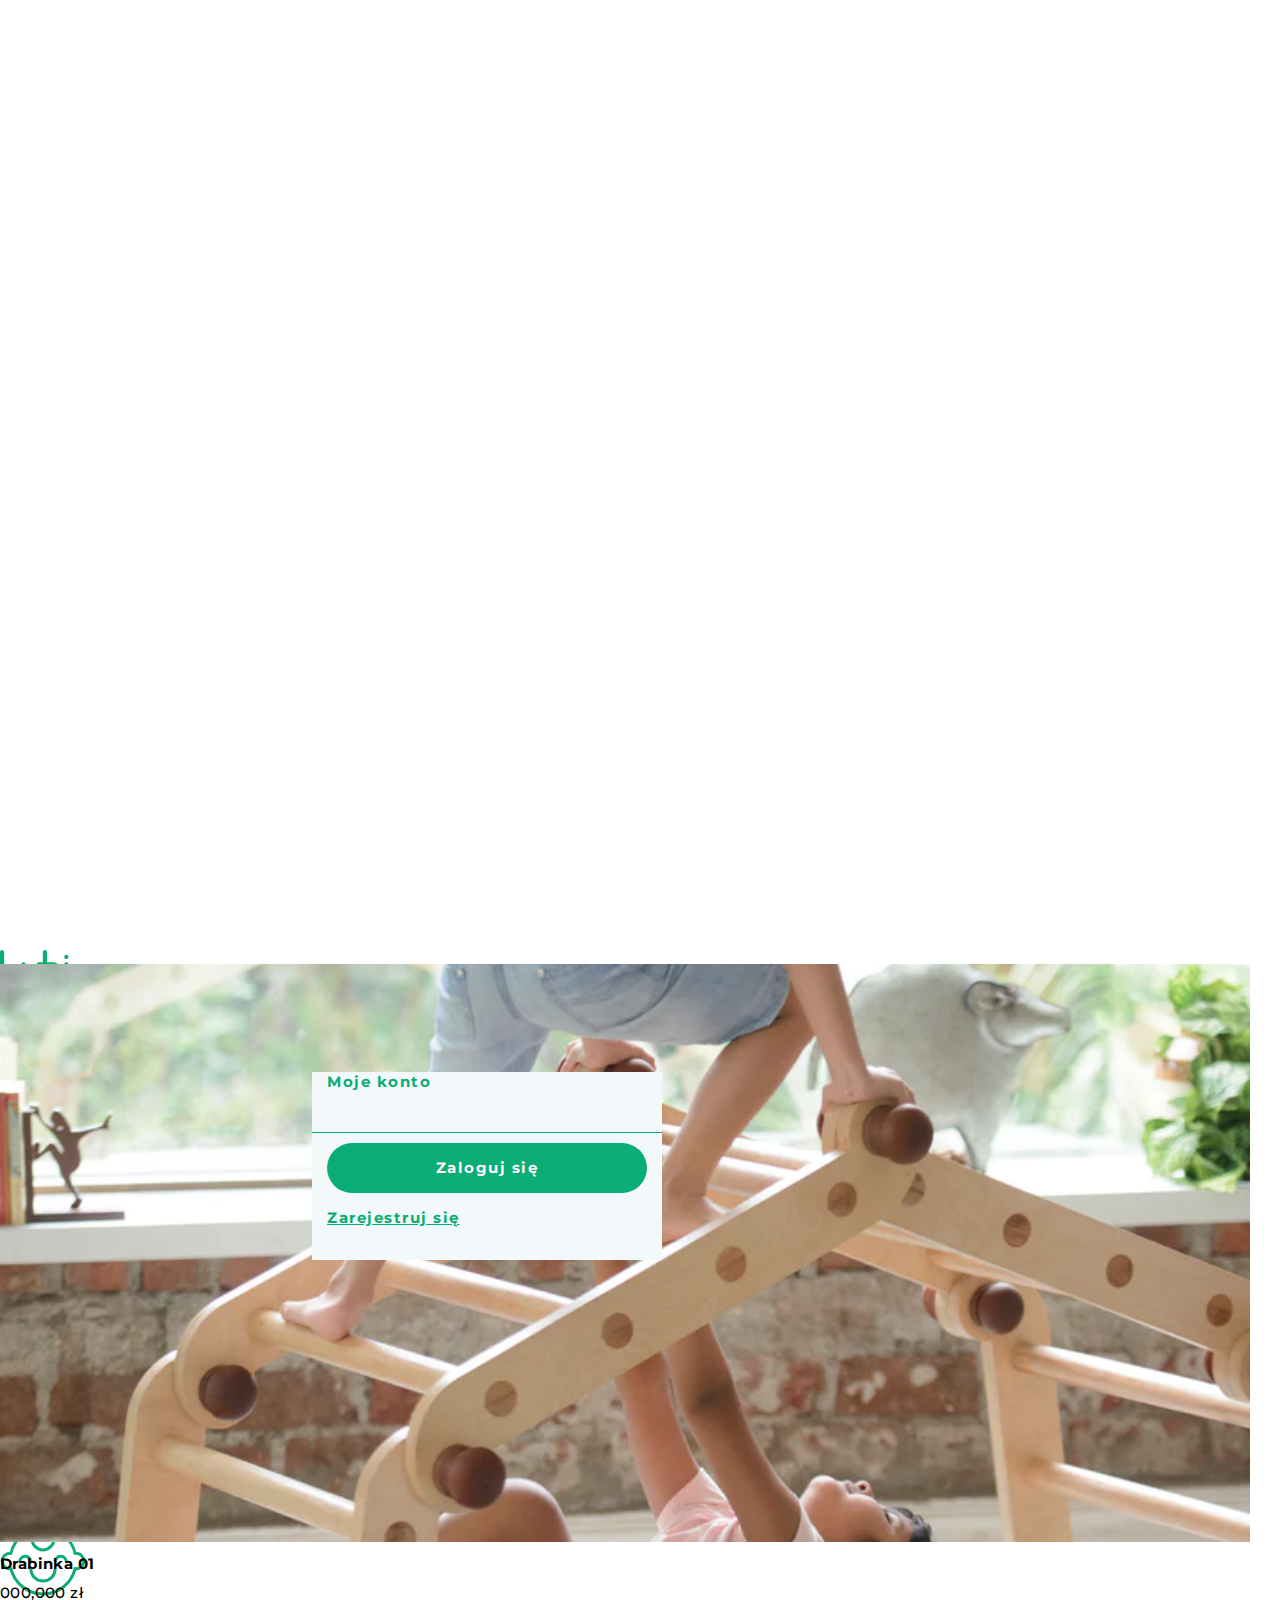
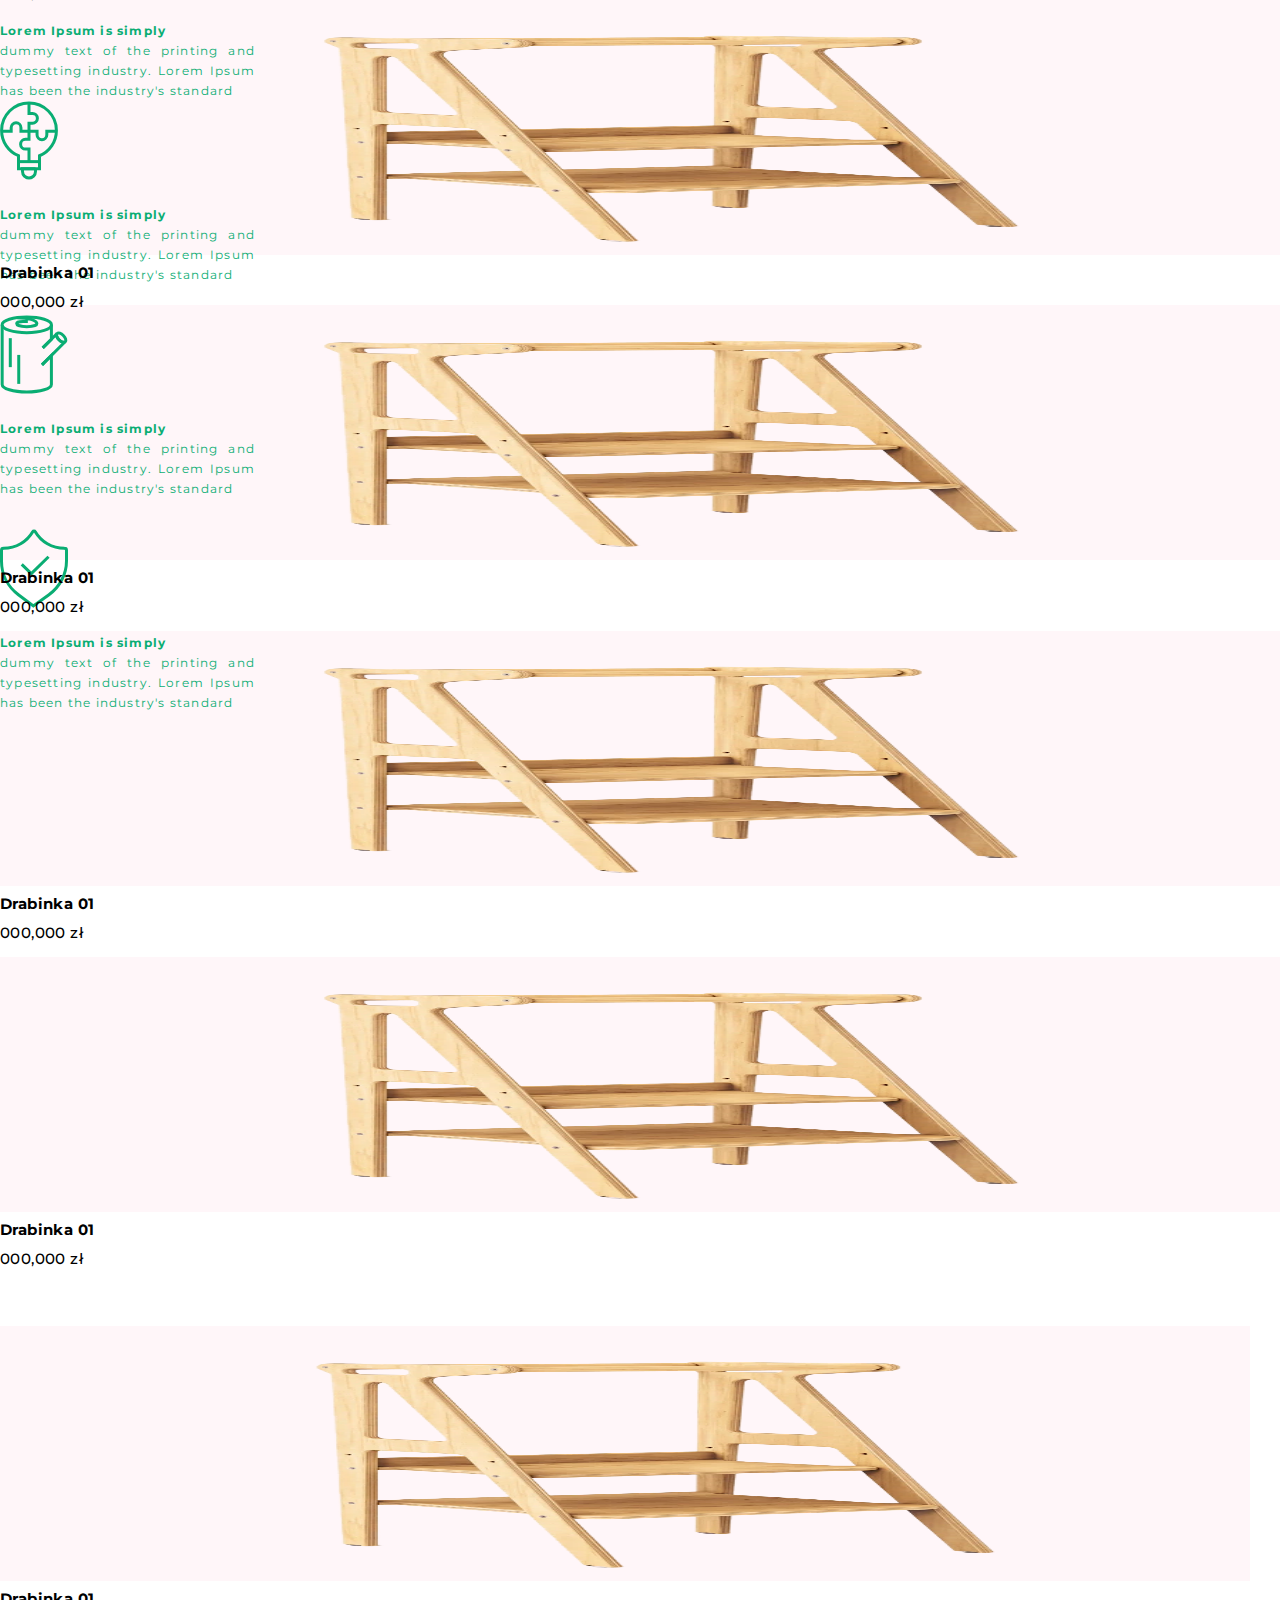
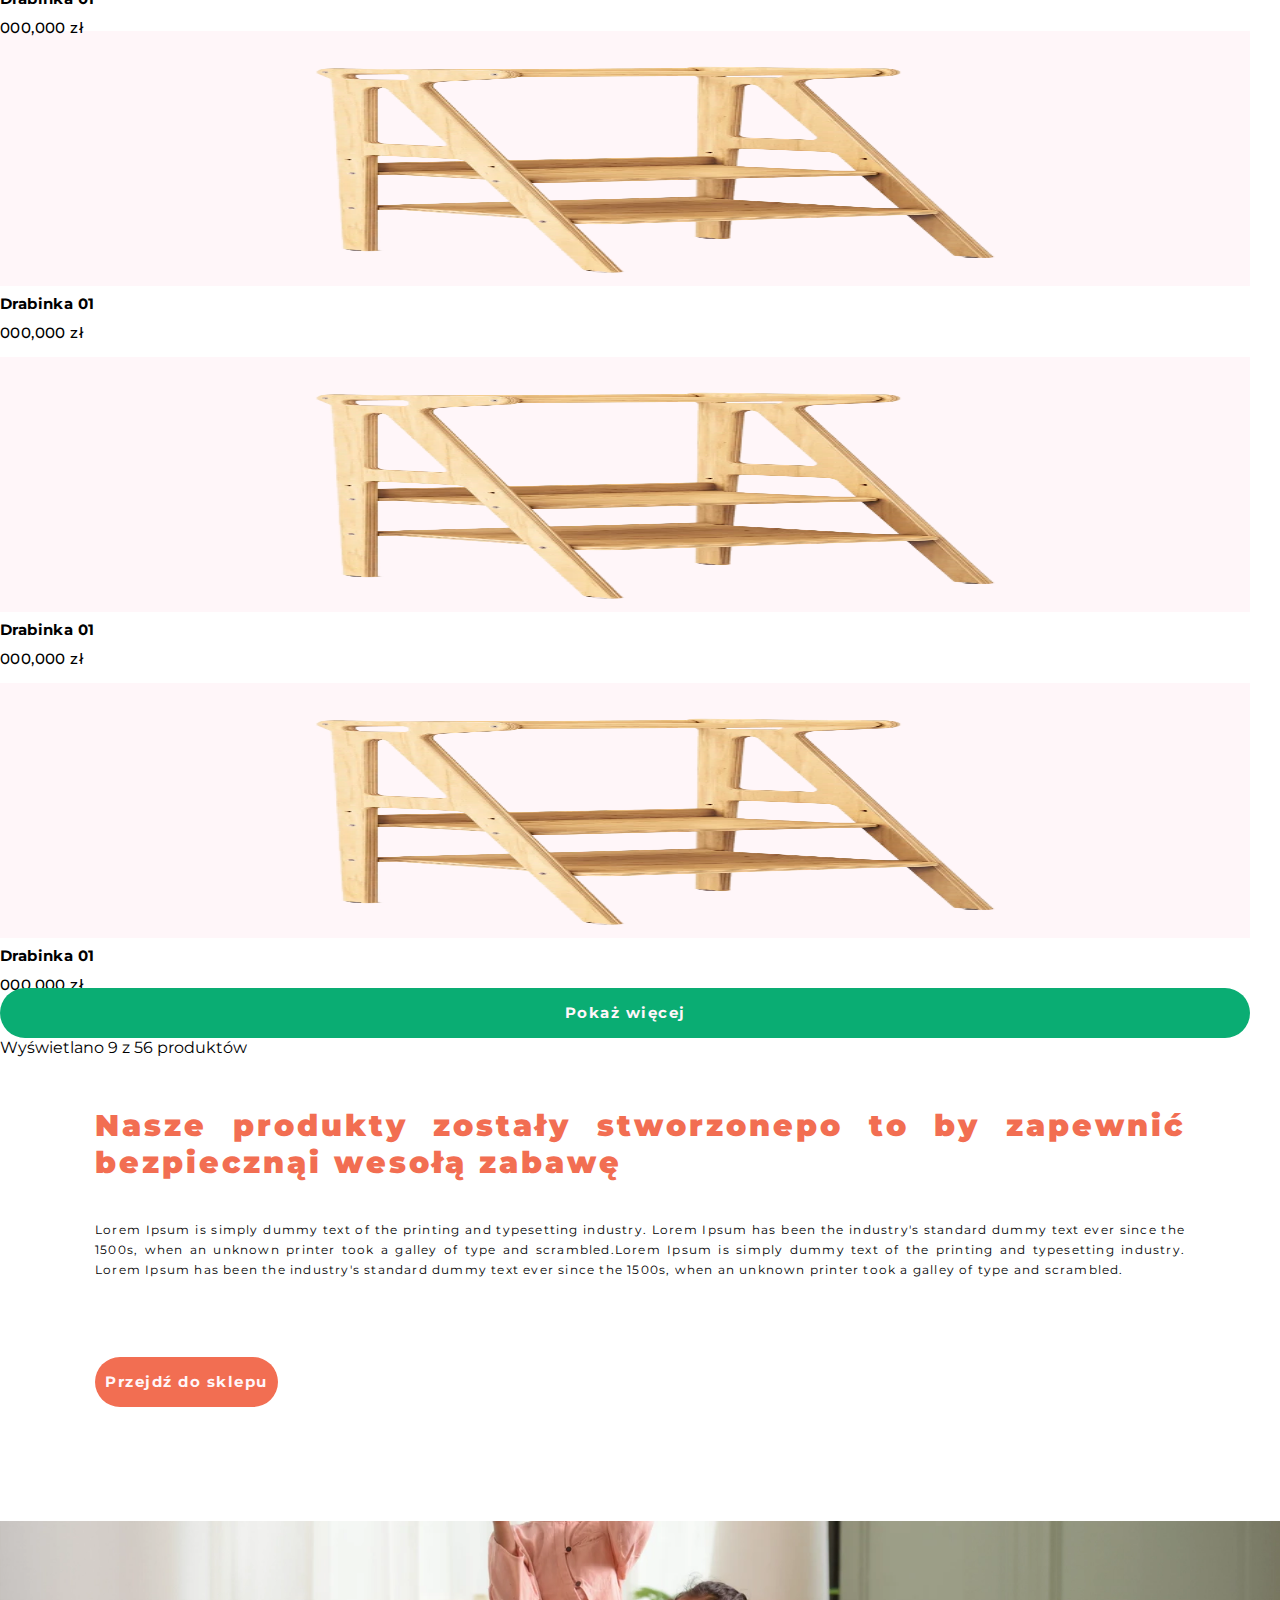
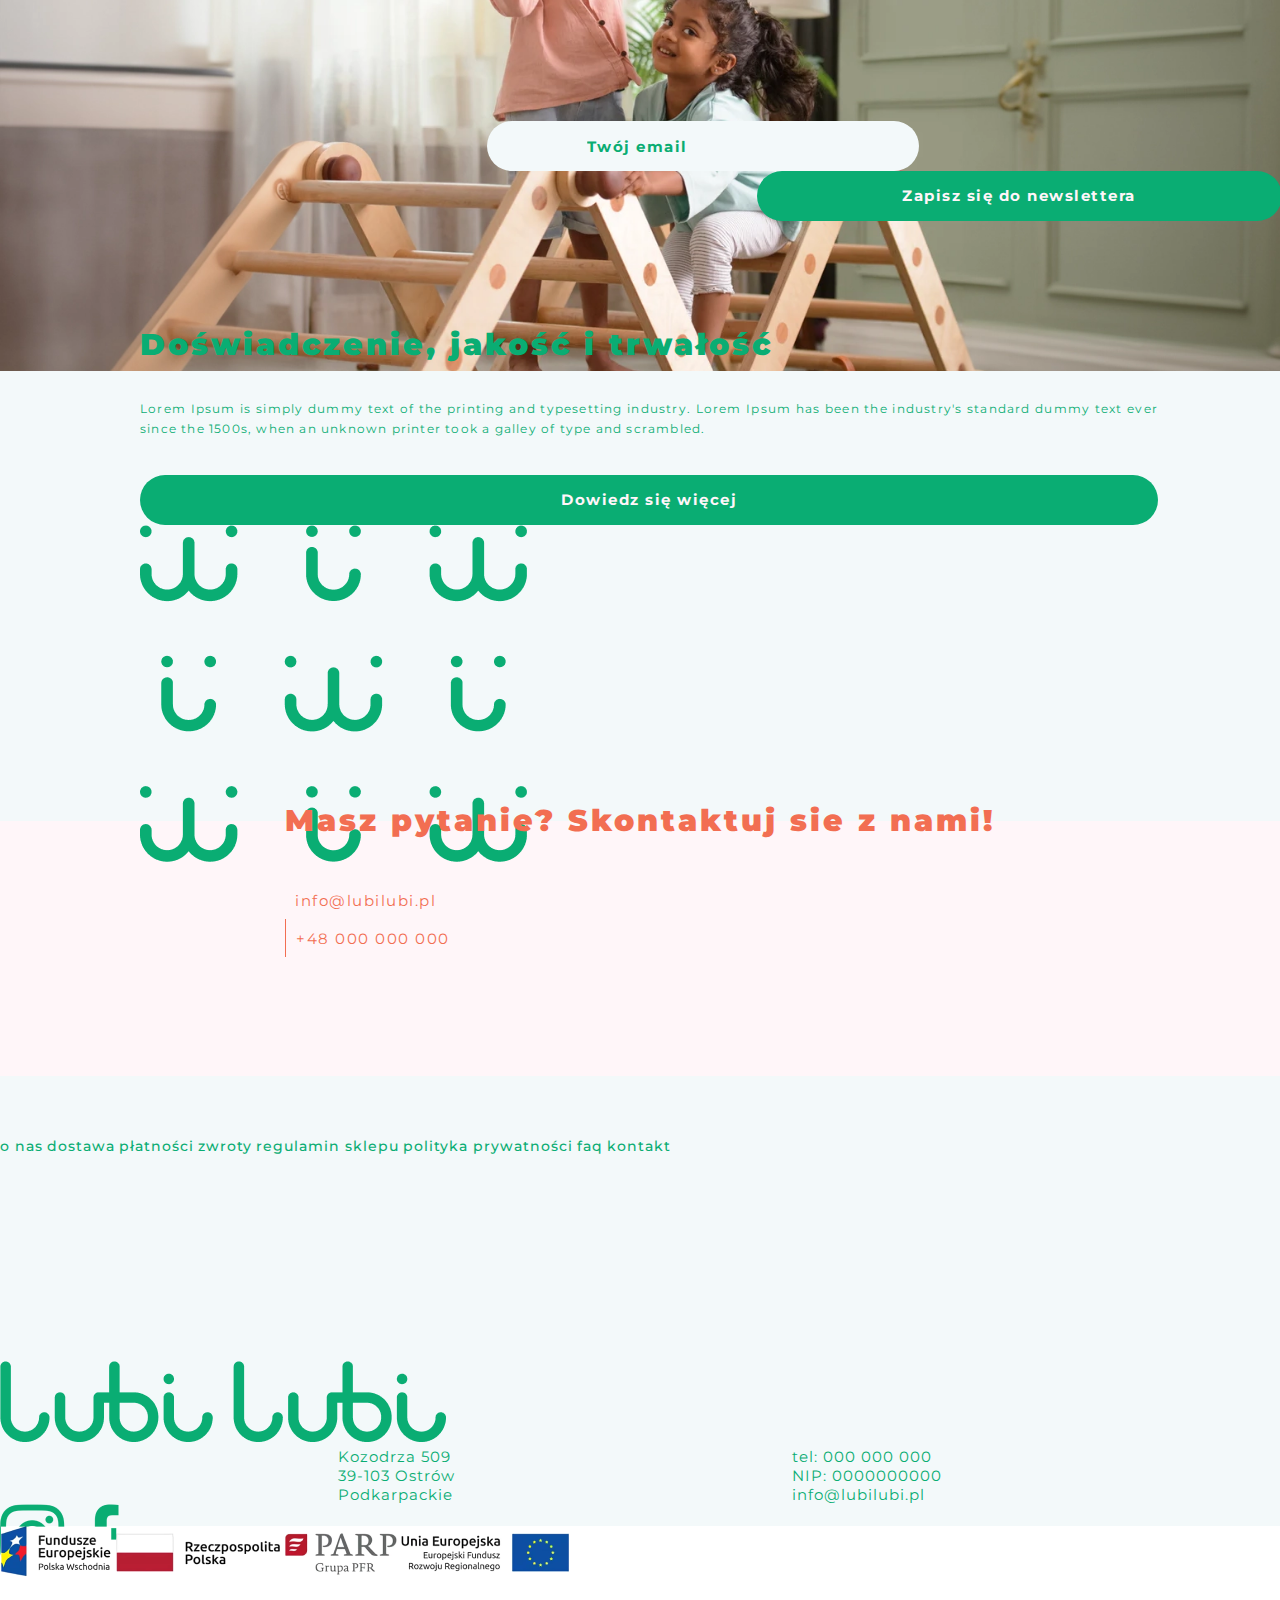
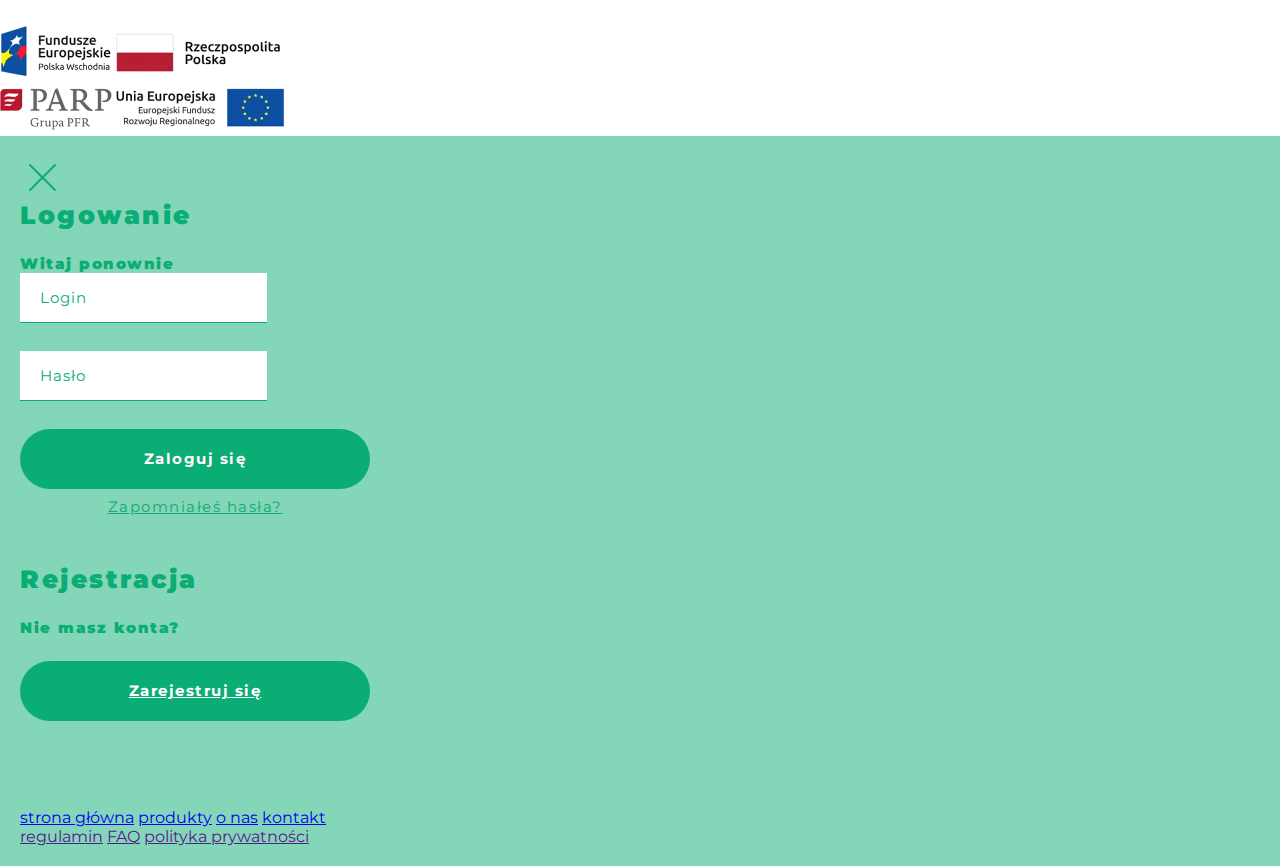
==== index.html @ 37d3e30c "desktop & mobile" ====
<!doctype html>
<html lang="en">
  <head>
    <meta charset="utf-8">
    <meta name="viewport" content="width=device-width, initial-scale=1">
    <title>Lubi Lubi strona główna</title>
    <link href="https://cdn.jsdelivr.net/npm/bootstrap@5.3.1/dist/css/bootstrap.min.css" rel="stylesheet" integrity="sha384-4bw+/aepP/YC94hEpVNVgiZdgIC5+VKNBQNGCHeKRQN+PtmoHDEXuppvnDJzQIu9" crossorigin="anonymous">
    <link rel="stylesheet" href="./style.css">
</head>
  <body>

   
    <section data-hero-section class="hero-section">
      <div class="position-absolute shadow d-none"></div>
      <div class="container">
        <div class="col-12">
          <nav class="d-flex justify-content-between align-items-start nav-visible">
            <div class="logo">
              <a href="/">
                <img src="./img/logo.svg" alt="">
              </a>
              
            </div>
            <div class="d-lg-flex d-none justify-content-between align-items-center navigation-links-wrapper">
              <a href="/" class="navigation-links active">strona główna</a>
              <a href="./produkty.html" class="navigation-links">produkty</a>
              <a href="./about.html" class="navigation-links">o nas</a>
              <a href="./contact.html" class="navigation-links">kontakt</a>
            </div>
            <div class="search-bar d-flex">
              <div class="position-relative">
              <img data-search-bar-icon class="d-block d-lg-none" src="./img/zoom-green.svg" alt="">
              <img data-search-bar-icon-white class="d-none" src="./img/zoom-white.svg" alt="">
              <div class="position-absolute circle-icon-active-zoom d-none"></div>

              </div>
                <input class="search-toolbar d-none d-lg-block" placeholder="szukaj" type="text">
                
                <div class="logo-wrapper d-flex align-items-center">
                <div data-person-logo class="person-logo position-relative">
                  
                  <img  src="./img/person-head.svg" alt="">
                  <div class="person-body"></div>
                  <div class="position-absolute account-wrapper-white d-none">
                    <div class="first-wrapper d-flex justify-content-center align-items-center w-100">
                    <a class="text-center" href="">Moje konto</a>
              
                  </div>
                    <div class="d-flex flex-column justify-content-center align-items-center sec-wrapper">
                    <button data-bs-toggle="modal" data-bs-target="#loginModal" class="green-btn w-75"><span class=" text-decoration-none" href="">Zaloguj się</a></button>
                    <a class="register text-decoration-none" href="./register.html">Zarejestruj się</a>
                    <img class="position-absolute triangle-img" src="./img/tringle.svg" alt="">
                    </div>
                  </div>
                </div>

                <div data-person-logo-close class="person-logo position-relative d-none">
                  <div class="position-absolute circle-icon-active"></div>
                  <img src="./img/white-head.svg" alt="">
                  <div class="person-body white"></div>
                </div>
                
                <div class="position-relative">
                <a href="./cart.html"><img class="cart-logo" src="./img/cart.svg" alt=""></a>
                <div class="position-absolute circle-cart">
                  <span>1</span>
                </div>
              </div>
              <div class=" d-flex d-lg-none flex-column h-100 justify-content-between align-items-start">
                <img data-menu-modal-btn class="hamburger-menu" src="./img/hamburger-green.svg" alt="">
                <img data-menu-modal-close class="d-none" src="./img/closebtn.svg" alt="">
              </div>
              </div>

            </div>
          </nav>

          <div class="">
          <input placeholder="szukaj..." class="search-bar-click d-none" type="text">
          </div>
        </div>
        <div class="col-12 col-md-6 col-lg-6">
          <div class="hero-section-wrapper">
              <h1 class="hero-text-h1">Nowe produkty dla naszych dzieci</h1>

              <div data-benefits-wrapper class="row benefits-wrapper d-md-flex d-lg-flex d-none">
                <div class="col-12 col-md-6 col-lg-6 m-0 p-0 single-wrapper mr30">
                  <div class="d-flex flex-column align-items-center justify-content-center">
                      <img src="./img/babyhead.svg" alt="">
                      <p class="benefits-title">Lorem Ipsum is simply</p>
                      <p class="benefits-subtitle">dummy text of the printing and typesetting industry. Lorem Ipsum has been the industry's standard</p>
                  </div>
                </div>
                <div class="col-12 col-md-6 col-lg-6 m-0 p-0 single-wrapper">
                  <div class="d-flex flex-column align-items-center justify-content-center">
                    <img src="./img/bulb.svg" alt="">
                    <p class="benefits-title">Lorem Ipsum is simply</p>
                    <p class="benefits-subtitle">dummy text of the printing and typesetting industry. Lorem Ipsum has been the industry's standard</p>
                </div>
                </div>

                <div class="col-12 col-lg-6 m-0 p-0 single-wrapper mt30 mr30">
                  <div class="d-flex flex-column align-items-center justify-content-center">
                    <img src="./img/tree.svg" alt="">
                    <p class="benefits-title">Lorem Ipsum is simply</p>
                    <p class="benefits-subtitle">dummy text of the printing and typesetting industry. Lorem Ipsum has been the industry's standard</p>
                </div>
                </div>
                <div class="col-12 col-lg-6 m-0 p-0 single-wrapper mt30">
                  <div class="d-flex flex-column align-items-center justify-content-center">
                    <img src="./img/security.svg" alt="">
                    <p class="benefits-title">Lorem Ipsum is simply</p>
                    <p class="benefits-subtitle">dummy text of the printing and typesetting industry. Lorem Ipsum has been the industry's standard</p>
                </div>
                </div>
              </div>
          </div>

        </div>
      </div>
    </section>

    <div data-benefits-clone class="benefits-clone">

    </div>

   <section class="homepage-product">
      <div class="container">
        <div class="col-12">
            <div class="row">
                <div class="col-12 col-lg-6 m-0 p-0 card-product-big">
                    <div class="img-wrapper">
                      <img class="product-img" src="./img/product-children.png" alt="">
                    </div>
                    <div class="card-footer-product">
                      <p class="product-title">Drabinka 01</p>
                      <p class="product-price">000,000 zł</p>
                    </div>
                </div>
                <div class="col-12 col-lg-6 p-0 m-0">
                    <div class="row">
                        <div class="col-12 col-lg-6 ">
                          <div class="card-product-small">
                            <div class="small-prod-wrapper">
                              <div class="new-badge"></div>
                              <img class="img-prod" src="./img/product-solo.png" alt="">
                            </div>
                            <div class="card-footer-product">
                              <p class="product-title">Drabinka 01</p>
                              <p class="product-price">000,000 zł</p>
                            </div>
                          </div>
                        </div>
                        <div class="col-12 col-lg-6">
                          <div class="card-product-small">
                            <div class="small-prod-wrapper">
                              <div class="new-badge"></div>
                              <img class="img-prod" src="./img/product-solo.png" alt="">
                            </div>
                            <div class="card-footer-product">
                              <p class="product-title">Drabinka 01</p>
                              <p class="product-price">000,000 zł</p>
                            </div>
                          </div>
                        </div>
                        <div class="col-12 col-lg-6 mt21">
                          <div class="card-product-small">
                            <div class="small-prod-wrapper">
                              <div class="new-badge"></div>
                              <img class="img-prod" src="./img/product-solo.png" alt="">
                            </div>
                            <div class="card-footer-product">
                              <p class="product-title">Drabinka 01</p>
                              <p class="product-price">000,000 zł</p>
                            </div>
                          </div>
                        </div>
                        <div class="col-12 col-lg-6 mt21">
                          <div class="card-product-small">
                            <div class="small-prod-wrapper">
                              <div class="new-badge"></div>
                              <img class="img-prod" src="./img/product-solo.png" alt="">
                            </div>
                            <div class="card-footer-product">
                              <p class="product-title">Drabinka 01</p>
                              <p class="product-price">000,000 zł</p>
                            </div>
                          </div>
                        </div>

                    </div>
                    
                </div>
                
            </div>

            <div class="col-12 product-wrapper-two ">
              <div class="row">
                  <div class="col-12 col-lg-6 p-0 m-0 p30 second-wrapper-prod">
                      <div class="row">
                          <div class="col-12 col-lg-6 ">
                            <div class="card-product-small">
                              <div class="small-prod-wrapper">
                                <div class="new-badge"></div>
                                <img class="img-prod" src="./img/product-solo.png" alt="">
                              </div>
                              <div class="card-footer-product">
                                <p class="product-title">Drabinka 01</p>
                                <p class="product-price">000,000 zł</p>
                              </div>
                            </div>
                          </div>
                          <div class="col-12 col-lg-6">
                            <div class="card-product-small">
                              <div class="small-prod-wrapper">
                                <div class="new-badge"></div>
                                <img class="img-prod" src="./img/product-solo.png" alt="">
                              </div>
                              <div class="card-footer-product">
                                <p class="product-title">Drabinka 01</p>
                                <p class="product-price">000,000 zł</p>
                              </div>
                            </div>
                          </div>
                          <div class="col-12 col-lg-6 mt21">
                            <div class="card-product-small">
                              <div class="small-prod-wrapper">
                                <div class="new-badge"></div>
                                <img class="img-prod" src="./img/product-solo.png" alt="">
                              </div>
                              <div class="card-footer-product">
                                <p class="product-title">Drabinka 01</p>
                                <p class="product-price">000,000 zł</p>
                              </div>
                            </div>
                          </div>
                          <div class="col-12 col-lg-6 mt21">
                            <div class="card-product-small">
                              <div class="small-prod-wrapper">
                                <div class="new-badge"></div>
                                <img class="img-prod" src="./img/product-solo.png" alt="">
                              </div>
                              <div class="card-footer-product">
                                <p class="product-title">Drabinka 01</p>
                                <p class="product-price">000,000 zł</p>
                              </div>
                            </div>
                          </div>
  
                      </div>
                      
                      <div class="col-12 p-0 d-block d-lg-none">
                        <button class="green-btn">Pokaż więcej</button>
                        <p class="small-show-more">Wyświetlano 9 z 56 produktów</p>
                      </div>
                      
                  </div>
                  <div class="col-6 p-0 m-0 h-100 col-wrapper-prod">
                    <div class="our-products-wrapper">
                        <p class="our-prod-text">Nasze produkty zostały stworzonepo to by zapewnić bezpiecznąi wesołą zabawę </p>
                        <p class="our-prod-small">Lorem Ipsum is simply dummy text of the printing and typesetting industry. Lorem Ipsum has been the industry's standard dummy text ever since the 1500s, when an unknown printer took a galley of type and scrambled.Lorem Ipsum is simply dummy text of the printing and typesetting industry. Lorem Ipsum has been the industry's standard dummy text ever since the 1500s, when an unknown printer took a galley of type and scrambled.</p>
                        <div class="d-flex justify-content-center align-items-center w-100 btn-wrapper">
                          <button class="btn-custom">Przejdź do sklepu</button>
                        </div>
                      </div>         
                  </div>
              </div>
        </div>
      </div>

    </section> 

     <section class="newsletter-section position-relative">
      <div class="newsletter-shadow position-absolute"></div>
      <div class="container">
          <div class="col-12 p-0 m-0 input-wrapper position-relative">
            <div class="input-group">
              <input type="text" class="form-control w-75" placeholder="Twój email">
              <button class="green-btn" type="button" id="button-addon2">Zapisz się do newslettera</button>
            </div>
        </div>
        </div>
    </section>

     <section class="expirience-section">
      <div class="container">
        <div class="row">
        <div class="col-12 col-lg-6 col-xl-6 p-0 m-0 order-2">
          <div class="expirience-text">
            <p class="exp-title">Doświadczenie, jakość i trwałość</p>
            <p class="exp-small">Lorem Ipsum is simply dummy text of the printing and typesetting industry. Lorem Ipsum has been the industry's standard dummy text ever since the 1500s, when an unknown printer took a galley of type and scrambled.</p>
            <button class="green-btn">Dowiedz się więcej</button>
          </div>
        </div>
        <div class="col-12 col-lg-6 p-0 m-0 order-1 exp-wrapper-image">
          <div class="img-wrapper-exp">
            <img src="./img/faces.png" alt="">
          </div>
        </div>
      </div>
      </div>
    </section>

    <section class="question-section">
        <div class="container h-100 ">
          <div class="row">
            <div class="col-12">
              <div class="d-flex justify-content-center align-items-center">
              <p class="question-title">Masz pytanie? Skontaktuj sie z nami!</p>
            </div>
             
            </div>
            <div class="col-12">
              <div class="d-flex justify-content-center align-items-center contact-wrapper-quest">
                <div class="border-box">
                  <p class="small-exp">info@lubilubi.pl </p>
                </div>
                <div class="border-box one">
                  <p class="small-exp">+48 000 000 000</p>
                </div>
              </div>
            </div>
          </div>
        </div>
    </section> 

    <footer class="footer-section">
      <div class="container">
        <div class="d-flex w-100 justify-content-between link-wrapper">
          <a class="footer-link" href="">o nas</a>
          <a class="footer-link" href="">dostawa</a>
          <a class="footer-link" href="">płatności</a>
          <a class="footer-link" href="">zwroty</a>
          <a class="footer-link" href="">regulamin sklepu</a>
          <a class="footer-link" href="">polityka prywatności</a>
          <a class="footer-link" href="">faq</a>
          <a class="footer-link" href="">kontakt</a>
        </div>
  
        <div class="row logo-wrapper-footer">
          <div class=" col-12 col-lg-6">
            <img src="./img/biglogo-1.png" alt="">
          </div>
          <div class="col-12 col-lg-6">
  
            <div class="d-flex align-items-center justify-content-between adress-logo-wrapper">
              <div class="address-wrapper">
                <div class="footer-section-address">
                  <p class="m-0">Kozodrza 509</p>
                  <p class="m-0">39-103 Ostrów</p>
                  <p class="m-0">Podkarpackie</p>
                </div>
  
                <div class="footer-section-address">
                  <p class="m-0">tel: 000 000 000</p>
                  <p class="m-0">NIP: 0000000000</p>
                  <p class="m-0">info@lubilubi.pl</p>
                </div>
              </div>
  
              <div class="facebook-wrapper d-flex justify-content-between">
                <img src="./img/instagram.png" alt="">
                <img src="./img/facebook.png" alt="">
              </div>
            </div>
          </div>
        </div>
      </div>
    </footer>
  
    <section class="sponsor-section d-none d-lg-block">
      <div class="container h-100">
        <div class="d-flex justify-content-between align-items-center h-100">
  
          <img src="./img/fepolska.png" alt="">
          <img src="./img/polska.png" alt="">
          <img src="./img/parp.png" alt="">
          <img src="./img/ue.png" alt="">
  
        </div>
      </div>
    </section>
  
    <section class="sponsor-mobile d-block d-lg-none">
      <div class="container">
      <div class="row">
        <div class="col-12">
          <div class="d-flex align-items-center justify-content-between mobile-sponsor-wrapper">
            <img src="./img/fepolska.png" alt="">
            <img src="./img/polska.png" alt="">
          </div>
        </div>
        <div class="col-12">
          <div class="d-flex align-items-center justify-content-between mobile-sponsor-wrapper">
            <img src="./img/parp.png" alt="">
            <img src="./img/ue.png" alt="">
  
          </div>
        </div>
      </div>
    </div>
    </section>


    <div class="modal fade" id="loginModal" tabindex="-1" aria-labelledby="loginModalLabel" aria-hidden="true">
    
      <div class="modal-dialog modal-dialog-centered modal-lg modal-fullscreen-sm-down">
        <div class="modal-content">
          <div class="modal-header border-none">
            <h5 class="modal-title" id="loginModalLabel"></h5>
            <span class="close-btn-modal" type="button" data-bs-dismiss="modal" aria-label="Close"><img src="./img/zoom.svg" alt=""></button>
          </div>
          <div class="d-flex justify-content-center w-100">
          <div style="width: 350px;" class="d-flex flex-column justify-content-center align-items-start modal-login-content">
            <p class="modal-login">Logowanie</p>
            <p class="hello-again">Witaj ponownie</p>
            <input class="input-contact w-100" type="text" placeholder="Login">
            <input class="input-contact w-100" type="password" placeholder="Hasło">
            <button style="height: 60px;" class="green-btn">Zaloguj się</button>
            <div class="forgot-wrapper">
              <a class="forgot-pass m-0 text-decoration-none" href="">Zapomniałeś hasła?</a>
            </div>

            <div class="register-wrapper w-100">
              <p class="modal-login">Rejestracja</p>
              <p class="hello-again m-0">Nie masz konta?</p>
              <button style="height: 60px;" class="green-btn w-100"><a class="text-decoration-none" href="./register.html">Zarejestruj się</a> </button>
            </div>
          </div>
          </div>
          
        </div>
      </div>
    </div>


    <div class="modal fade" id="menuModal" tabindex="-1" aria-labelledby="menuModalLabel" aria-hidden="true">
  <div class="modal-dialog modal-fullscreen">
    <span data-close-trigger-btn data-bs-dismiss="modal" class="d-none"></span>
    <div class="modal-content">
     
      <div class="modal-body">
        
        <div class="menu-mobile-wrapper d-flex flex-column">
          <a class="menu-mobile-link active" href="/index.html">strona główna</a>
          <a class="menu-mobile-link" href="./produkty.html">produkty</a>
          <a class="menu-mobile-link" href="./about.html">o nas</a>
          <a class="menu-mobile-link" href="./contact.html">kontakt</a>
        </div>
        <div class="mobile-menu-footer d-flex flex-column">
          <a href="" class="mobile-footer-link">regulamin</a>
          <a href="" class="mobile-footer-link">FAQ</a>
          <a href="" class="mobile-footer-link">polityka prywatności</a>
        </div>
      </div>
     
    </div>
  </div>
</div>
    

     
    <script src="https://cdn.jsdelivr.net/npm/bootstrap@5.3.1/dist/js/bootstrap.bundle.min.js" integrity="sha384-HwwvtgBNo3bZJJLYd8oVXjrBZt8cqVSpeBNS5n7C8IVInixGAoxmnlMuBnhbgrkm" crossorigin="anonymous"></script>
    <script src="./script.js"></script>
  </body>
</html>
---- style.css ----
@import url("https://fonts.googleapis.com/css2?family=Montserrat:ital,wght@0,200;0,300;0,400;0,500;0,600;0,700;0,800;0,900;1,100;1,200;1,300;1,400;1,500;1,600;1,700;1,800;1,900&display=swap");
* {
  box-sizing: border-box;
  margin: 0;
  padding: 0;
  font-family: "Montserrat", sans-serif;
}

.hero-section.hero-section-product {
  background-image: none;
  background-color: #f3f9fa;
  height: 80vh;
}

.hero-section.product-detail-hero {
  height: auto;
  background-image: none;
  background-color: #ffffff;
}

.hero-section.cart-section {
  background-color: #ffffff;
  background-image: none;
  height: auto;
}
.hero-section.cart-section .shopping-wrapper .border-shop {
  border-top: 1px solid #0aad73;
}
.hero-section.cart-section .shopping-wrapper .single-product-wrapper {
  margin-bottom: 30px;
}
.hero-section.cart-section .shopping-wrapper .border-bottom-clear {
  border-top: 1px solid #0aad73;
  margin: 0px 12px;
}
.hero-section.cart-section .shopping-wrapper .border-bottom-clear .clear-btn {
  color: #0aad73;
  font-family: Montserrat;
  font-size: 15px;
  font-style: normal;
  font-weight: 500;
  line-height: 25px; /* 166.667% */
  text-decoration-line: underline;
  margin-top: 10px;
  margin-bottom: 10px;
}
.hero-section.cart-section .shopping-wrapper .total-cash-wrapper {
  position: absolute;
  top: 0;
  right: 0;
}
.hero-section.cart-section .cart-wrapper {
  margin-top: 50px;
  margin-bottom: 80px;
}
.hero-section.cart-section .cart-wrapper .cart-wrapper-title {
  color: #0aad73;
  text-align: justify;
  font-family: Montserrat;
  font-size: 25px;
  font-style: normal;
  font-weight: 900;
  line-height: normal;
  letter-spacing: 2.5px;
  left: 21px;
  margin-bottom: 0px;
}
.hero-section.cart-section .cart-prod-wrapper {
  background-color: #f3f9fa;
}
.hero-section.cart-section .badge-wrapper .badge-new {
  width: 90px;
  height: 20px;
  background-color: #0aad73;
  top: 0;
  right: 0;
  border-radius: 10px 0px 0px 10px;
  display: flex;
  justify-content: center;
  align-items: center;
}
.hero-section.cart-section .badge-wrapper .badge-new span {
  color: #fff;
  text-align: right;
  font-family: Montserrat;
  font-size: 12px;
  font-style: normal;
  font-weight: 500;
  line-height: 20.608px; /* 171.735% */
  letter-spacing: 0.412px;
}
.hero-section.cart-section .cart-prod-desc {
  height: 100%;
  display: flex;
  align-items: end;
}
.hero-section.cart-section .cart-prod-desc .prod-title {
  color: #000;
  text-align: left;
  font-family: Montserrat;
  font-size: 20px;
  font-style: normal;
  font-weight: 700;
  line-height: 20.608px; /* 103.041% */
  letter-spacing: 0.412px;
  margin-bottom: 8px;
}
.hero-section.cart-section .cart-prod-desc .prod-desc {
  color: #000;
  font-family: Montserrat;
  font-size: 15px;
  font-style: normal;
  font-weight: 500;
  line-height: 20px; /* 133.333% */
  margin-bottom: 28px;
}
.hero-section.cart-section .cart-prod-desc .prod-sizing {
  color: #000;
  font-family: Montserrat;
  font-size: 12px;
  font-style: normal;
  font-weight: 500;
  line-height: 20px; /* 166.667% */
  margin-bottom: 8px;
}
.hero-section.cart-section .cart-prod-desc .prod-color {
  color: #000;
  font-family: Montserrat;
  font-size: 12px;
  font-style: normal;
  font-weight: 500;
  line-height: 20px; /* 166.667% */
  margin-bottom: 8px;
}
.hero-section.cart-section .cart-prod-desc .prod-quantity {
  color: #000;
  font-family: Montserrat;
  font-size: 12px;
  font-style: normal;
  font-weight: 500;
  line-height: 20px; /* 166.667% */
  margin-bottom: 0px;
}
.hero-section.cart-section .prod-price {
  color: #000;
  font-family: Montserrat;
  font-size: 28px;
  font-style: normal;
  font-weight: 700;
  line-height: 40px; /* 142.857% */
}
.hero-section.cart-section .prod-circle {
  width: 50px;
  height: 50px;
  padding: 15px 10px;
  border: 2px solid #0aad73;
  border-radius: 50%;
  display: flex;
  align-items: center;
  justify-content: center;
  margin: 1px;
  color: #0aad73;
  text-align: justify;
  font-family: Montserrat;
  font-size: 15px;
  font-style: normal;
  font-weight: 700;
  line-height: 20px; /* 133.333% */
  letter-spacing: 1.5px;
  transition: 0.4s;
}
.hero-section.cart-section .prod-circle:hover {
  background-color: #d6ebed;
}
.hero-section.cart-section .prod-circle:nth-of-type(2):hover {
  background-color: transparent;
}

.check-wrapper .check-wrapper-text {
  color: #000;
  font-family: Montserrat;
  font-size: 15px;
  font-style: normal;
  font-weight: 500;
  line-height: 20px; /* 133.333% */
  margin-top: 10px;
  margin-bottom: 10px;
}
.check-wrapper .bold {
  font-weight: 700;
}
.check-wrapper .check-wrapper-top {
  border-bottom: 1px solid #000;
}
.check-wrapper .promo-code-wrapper {
  background-color: #f3f9fa;
  margin-top: 10px;
  height: 60px;
}
.check-wrapper .promo-code-wrapper input {
  background-color: transparent;
  border: none;
  outline: none;
  color: #000;
  font-family: Montserrat;
  font-size: 15px;
  font-style: normal;
  font-weight: 500;
  line-height: 20px; /* 133.333% */
}
.check-wrapper .promo-code-wrapper input::-moz-placeholder {
  color: #000;
  font-family: Montserrat;
  font-size: 15px;
  font-style: normal;
  font-weight: 500;
  line-height: 20px; /* 133.333% */
}
.check-wrapper .promo-code-wrapper input::placeholder {
  color: #000;
  font-family: Montserrat;
  font-size: 15px;
  font-style: normal;
  font-weight: 500;
  line-height: 20px; /* 133.333% */
}
.check-wrapper .btn-wrapper {
  margin-top: 40px;
}

.hero-section.hero-section-register {
  background-image: none;
  height: 85vh;
}
.hero-section.hero-section-register .make-account-wrapper {
  margin-top: 50px;
}
.hero-section.hero-section-register .make-account-wrapper .make-account-title {
  color: #0aad73;
  text-align: justify;
  font-family: Montserrat;
  font-size: 25px;
  font-style: normal;
  font-weight: 900;
  line-height: normal;
  letter-spacing: 2.5px;
  margin-left: 23px;
}
.hero-section.hero-section-register .make-account-wrapper .input-contact {
  margin-bottom: 28px;
  padding: 15px 20px;
  border-bottom: 1px solid #0aad73 !important;
  outline: none;
  border: none;
  color: #0aad73;
  text-align: left;
  font-family: Montserrat;
  font-size: 15px;
  font-style: normal;
  font-weight: 400;
  line-height: 19.097px; /* 127.316% */
  letter-spacing: 1px;
}
.hero-section.hero-section-register .make-account-wrapper .input-contact::-moz-placeholder {
  color: #0aad73;
  text-align: left;
  font-family: Montserrat;
  font-size: 15px;
  font-style: normal;
  font-weight: 400;
  line-height: 19.097px; /* 127.316% */
  letter-spacing: 1px;
}
.hero-section.hero-section-register .make-account-wrapper .input-contact::placeholder {
  color: #0aad73;
  text-align: left;
  font-family: Montserrat;
  font-size: 15px;
  font-style: normal;
  font-weight: 400;
  line-height: 19.097px; /* 127.316% */
  letter-spacing: 1px;
}
.hero-section.hero-section-register .make-account-wrapper .form-section {
  margin-top: 40px;
}
.hero-section.hero-section-register .make-account-wrapper .form-section .save-account {
  top: 20px;
  margin-bottom: 66px;
}
.hero-section.hero-section-register .make-account-wrapper .form-section .form-check-border {
  border-bottom: 1px solid #0aad73;
  padding-bottom: 10px;
}
.hero-section.hero-section-register .make-account-wrapper .form-section .form-check {
  margin-bottom: 28px;
}
.hero-section.hero-section-register .make-account-wrapper .form-section .form-check .form-check-label {
  color: #000;
  text-align: justify;
  font-family: Montserrat;
  font-size: 12px;
  font-style: normal;
  font-weight: 400;
  line-height: 15px; /* 125% */
  letter-spacing: 1px;
}
.hero-section.hero-section-register .make-account-wrapper .form-section .form-check .form-check-label small {
  color: #000;
  font-family: Montserrat;
  font-size: 8px;
  font-style: normal;
  font-weight: 400;
  line-height: 15px;
  letter-spacing: 1px;
}
.hero-section.hero-section-register .make-account-wrapper .form-section .form-check-input[type=checkbox] {
  border-radius: 0px;
  border: 1px solid #0aad73;
}
.hero-section.hero-section-register .make-account-wrapper .form-section .form-check-input:checked {
  background-color: #0aad73;
  border: 1px solid #0aad73;
}

.hero-section.hero-section-contact {
  background-image: none;
  background-color: #0aad73;
  height: 80vh;
}
.hero-section.hero-section-contact .faces-left {
  top: 30%;
}
.hero-section.hero-section-contact .faces-right {
  right: 0%;
  top: 15%;
}
.hero-section.hero-section-contact .hero-text-h1-contact {
  color: #d6ebed;
  font-family: Montserrat;
  font-size: 80px;
  font-style: normal;
  font-weight: 900;
  line-height: 40px;
  letter-spacing: 8px;
  position: absolute;
  top: 40%;
  left: 50%;
  transform: translate(-50%, -50%);
}
.hero-section.hero-section-contact .navigation-links-wrapper a {
  color: #fff6f9;
}
.hero-section.hero-section-contact .search-bar .search-toolbar {
  color: #fff6f9;
  border-bottom: 1px solid white;
}
.hero-section.hero-section-contact .search-bar .search-toolbar::-moz-placeholder {
  color: #fff6f9;
}
.hero-section.hero-section-contact .search-bar .search-toolbar::placeholder {
  color: #fff6f9;
}
.hero-section.hero-section-contact .search-bar .logo-wrapper .person-logo {
  gap: 3.231px;
}
.hero-section.hero-section-contact .search-bar .logo-wrapper .person-logo .person-body {
  width: 21px;
  height: 12.115px;
  flex-shrink: 0;
  border-radius: 8.077px 8.077px 1.615px 1.615px;
  border: 2.5px solid #fff6f9;
}

.hero-section.hero-section-about {
  background: linear-gradient(0deg, rgba(0, 0, 0, 0.2) 0%, rgba(0, 0, 0, 0.2) 100%), url(./img/about-us-hero.jpg), lightgray 0px -11.015px/100% 160.586% no-repeat;
  background-size: cover;
}
.hero-section.hero-section-about .navigation-links-wrapper a {
  color: #fff6f9;
}
.hero-section.hero-section-about .about-hero-main {
  margin-top: 210px;
}
.hero-section.hero-section-about .about-hero-main h1 {
  color: #fff6f9;
  font-family: Montserrat;
  font-size: 60px;
  font-style: normal;
  font-weight: 900;
  line-height: 80px; /* 133.333% */
  letter-spacing: 6px;
}
.hero-section.hero-section-about .search-bar .search-toolbar {
  color: #fff6f9;
  border-bottom: 1px solid white;
}
.hero-section.hero-section-about .search-bar .search-toolbar::-moz-placeholder {
  color: #fff6f9;
}
.hero-section.hero-section-about .search-bar .search-toolbar::placeholder {
  color: #fff6f9;
}
.hero-section.hero-section-about .search-bar .logo-wrapper .person-logo .person-body {
  border: 2.5px solid #fff6f9;
}

.hero-section-product .hero-section-wrapper-product {
  margin-top: 114px;
}
.hero-section-product .hero-section-wrapper-product .hero-text-h1-product {
  color: #0aad73;
  font-family: Montserrat;
  font-size: 40px;
  font-style: normal;
  font-weight: 900;
  line-height: normal;
  letter-spacing: 4px;
}
.hero-section-product .hero-section-wrapper-product .hero-text-p-product {
  color: #0aad73;
  text-align: justify;
  font-family: Montserrat;
  font-size: 12px;
  font-style: normal;
  font-weight: 400;
  line-height: 20px; /* 166.667% */
  letter-spacing: 1.2px;
  margin-top: 60px;
  width: 540px;
}
.hero-section-product .product-hero-img-wrapper {
  margin-top: 80px;
}

.hero-section {
  padding: 50px 0px;
  height: 100vh;
  background-image: url(./img/hero.png);
  background-size: cover;
}
.hero-section .navigation-links-wrapper {
  width: 617px;
}
.hero-section .navigation-links-wrapper .navigation-links {
  color: #0aad73;
  text-decoration: none;
  cursor: pointer;
}
.hero-section .navigation-links-wrapper .active {
  font-weight: bold;
}
.hero-section .search-bar {
  display: flex;
  align-items: flex-end;
  gap: 24px;
}
.hero-section .search-bar .search-toolbar {
  border: none;
  border-bottom: 1px solid #0aad73;
  outline: none;
  font-size: 14px;
  color: #0aad73;
  font-weight: 500;
  background-color: transparent;
}
.hero-section .search-bar .search-toolbar::-moz-placeholder {
  color: #0aad73;
  text-align: left;
  font-size: 14px;
  font-style: normal;
  font-weight: 500;
  line-height: 19.097px; /* 136.41% */
  letter-spacing: 0.382px;
}
.hero-section .search-bar .search-toolbar::placeholder {
  color: #0aad73;
  text-align: left;
  font-size: 14px;
  font-style: normal;
  font-weight: 500;
  line-height: 19.097px; /* 136.41% */
  letter-spacing: 0.382px;
}
.hero-section .hero-section-wrapper {
  margin-top: 136px;
}
.hero-section .hero-section-wrapper .hero-text-h1 {
  color: #0aad73;
  font-family: Montserrat;
  font-size: 50px;
  font-style: normal;
  font-weight: 900;
  line-height: normal;
  letter-spacing: 5px;
  width: 601px;
}
.hero-section .hero-section-wrapper .benefits-wrapper {
  margin-top: 64px;
}
.hero-section .hero-section-wrapper .benefits-wrapper .single-wrapper {
  width: 255px;
}
.hero-section .hero-section-wrapper .benefits-wrapper .benefits-title {
  color: #0aad73;
  text-align: justify;
  font-family: Montserrat;
  font-size: 12px;
  font-style: normal;
  font-weight: 700;
  line-height: 20px; /* 166.667% */
  letter-spacing: 1.2px;
  margin-top: 21px;
  margin-bottom: 0px;
}
.hero-section .hero-section-wrapper .benefits-wrapper .benefits-subtitle {
  color: #0aad73;
  text-align: justify;
  font-family: Montserrat;
  font-size: 12px;
  font-style: normal;
  font-weight: 400;
  line-height: 20px; /* 166.667% */
  letter-spacing: 1.2px;
}

.logo-wrapper {
  gap: 28px;
}
.logo-wrapper .person-logo {
  display: flex;
  height: 24px;
  flex-direction: column;
  align-items: center;
  gap: 3.231px;
  cursor: pointer;
}
.logo-wrapper .person-logo .person-body {
  width: 21px;
  height: 12.115px;
  flex-shrink: 0;
  border-radius: 8.077px 8.077px 1.615px 1.615px;
  border: 2.5px solid #0aad73;
}
.logo-wrapper .cart-logo {
  cursor: pointer;
  height: 31px;
}
.logo-wrapper .circle-icon {
  position: absolute;
  width: 16px;
  height: 16px;
  border-radius: 50%;
  background-color: #f26e52;
  right: 7.4%;
  top: 7.4%;
  display: flex;
  justify-content: center;
  align-items: center;
}
.logo-wrapper .circle-icon p {
  margin: 0;
  color: #fff;
  text-align: center;
  font-size: 9.143px;
  font-style: normal;
  font-weight: 700;
  line-height: 15.701px; /* 171.735% */
  letter-spacing: 0.314px;
}

.homepage-product {
  margin-top: 64px;
}
.homepage-product .product-wrapper-two {
  margin-top: 64px;
}
.homepage-product .product-wrapper-two .our-products-wrapper {
  padding: 50px 95px;
  display: flex;
  flex-direction: column;
  align-items: flex-start;
}
.homepage-product .product-wrapper-two .our-products-wrapper .our-prod-text {
  color: #f26e52;
  text-align: justify;
  font-family: Montserrat;
  font-size: 30px;
  font-style: normal;
  font-weight: 900;
  line-height: normal;
  letter-spacing: 3px;
  margin-bottom: 39px;
}
.homepage-product .product-wrapper-two .our-products-wrapper .our-prod-small {
  color: #000;
  text-align: justify;
  font-family: Montserrat;
  font-size: 12px;
  font-style: normal;
  font-weight: 400;
  line-height: 20px; /* 166.667% */
  letter-spacing: 1.2px;
}
.homepage-product .product-wrapper-two .our-products-wrapper .btn-wrapper {
  margin-top: 77px;
}
.homepage-product .product-wrapper-two .our-products-wrapper .btn-wrapper .btn-custom {
  width: 100%;
  border-radius: 46px;
  background: #f26e52;
  height: 50px;
  border: none;
  padding: 15px 10px;
  color: #fff6f9;
  font-family: Montserrat;
  font-size: 15px;
  font-style: normal;
  font-weight: 700;
  line-height: 20px; /* 133.333% */
  letter-spacing: 1.5px;
  text-align: center;
  transition: 0.4s;
}
.homepage-product .product-wrapper-two .our-products-wrapper .btn-wrapper .btn-custom:hover {
  color: #f26e52;
  border: 1px solid #f26e52;
  background-color: #fff;
}
.homepage-product .card-product-big {
  height: 636px;
  padding-right: 30px !important;
}
.homepage-product .card-product-big .img-wrapper .product-img {
  width: 100%;
  height: 578.29px;
  -o-object-fit: cover;
     object-fit: cover;
}
.homepage-product .card-product-small {
  height: 305px;
}
.homepage-product .card-product-small .small-prod-wrapper {
  background: #fff6f9;
  width: 100%;
  height: 255px;
}
.homepage-product .card-product-small .small-prod-wrapper .new-badge {
  height: 21px;
}
.homepage-product .card-product-small .small-prod-wrapper .img-prod {
  height: 234px;
  width: 100%;
}
.homepage-product .card-footer-product .product-title {
  color: #000;
  font-family: Montserrat;
  font-size: 15px;
  font-style: normal;
  font-weight: 700;
  line-height: 20.608px; /* 137.388% */
  letter-spacing: 0.412px;
  margin-bottom: 8px;
  margin-top: 8px;
}
.homepage-product .card-footer-product .product-price {
  color: #000;
  text-align: left;
  font-family: Montserrat;
  font-size: 15px;
  font-style: normal;
  font-weight: 500;
  line-height: 20.608px; /* 137.388% */
  letter-spacing: 0.412px;
}

.newsletter-section {
  margin-top: 64px;
  height: 450px;
  background-image: url(./img/child-section-newsletter.png);
  background-position-y: -318px;
  background-size: cover;
  display: flex;
  justify-content: center;
  align-items: center;
  background-repeat: no-repeat;
}
.newsletter-section .input-wrapper {
  padding-right: 95px !important;
  padding-left: 95px !important;
}
.newsletter-section .input-wrapper input {
  height: 50px;
  border-radius: 128px !important;
  background: #f3f9fa;
  outline: none;
  border: none;
  padding-left: 100px;
  color: #0aad73;
  text-align: justify;
  font-family: Montserrat;
  font-size: 15px;
  font-style: normal;
  font-weight: 700;
  line-height: 20px; /* 133.333% */
  letter-spacing: 1.5px;
  padding-right: 41%;
}
.newsletter-section .input-wrapper input::-moz-placeholder {
  color: #0aad73;
  text-align: justify;
  font-family: Montserrat;
  font-size: 15px;
  font-style: normal;
  font-weight: 700;
  line-height: 20px; /* 133.333% */
  letter-spacing: 1.5px;
}
.newsletter-section .input-wrapper input::placeholder {
  color: #0aad73;
  text-align: justify;
  font-family: Montserrat;
  font-size: 15px;
  font-style: normal;
  font-weight: 700;
  line-height: 20px; /* 133.333% */
  letter-spacing: 1.5px;
}
.newsletter-section .input-wrapper .green-btn {
  width: 41%;
  border-radius: 46px !important;
  background: #0aad73;
  height: 50px;
  border: none;
  padding: 15px 10px;
  color: #fff6f9;
  font-family: Montserrat;
  font-size: 15px;
  font-style: normal;
  font-weight: 700;
  line-height: 20px; /* 133.333% */
  letter-spacing: 1.5px;
  text-align: center;
  position: absolute;
  right: -1.5px;
  z-index: 100;
  transition: 0.4s;
}

.expirience-section {
  display: flex;
  height: 450px;
  justify-content: center;
  align-items: center;
  gap: 122px;
  background-color: #f3f9fa;
  padding-left: 220px;
}
.expirience-section .expirience-text {
  display: flex;
  justify-content: start;
  align-items: start;
  flex-direction: column;
  padding-right: 122px !important;
}
.expirience-section .expirience-text .exp-title {
  color: #0aad73;
  font-family: Montserrat;
  font-size: 30px;
  font-style: normal;
  font-weight: 900;
  line-height: normal;
  letter-spacing: 3px;
  margin-bottom: 36px;
}
.expirience-section .expirience-text .exp-small {
  color: #0aad73;
  text-align: justify;
  font-family: Montserrat;
  font-size: 12px;
  font-style: normal;
  font-weight: 400;
  line-height: 20px; /* 166.667% */
  letter-spacing: 1.2px;
  margin-bottom: 36px;
}

.question-section {
  background-color: #fff6f9;
  height: 255px;
}
.question-section .container {
  display: flex;
  justify-content: center;
  align-items: center;
}
.question-section .question-title {
  color: #f26e52;
  text-align: justify;
  font-family: Montserrat;
  font-size: 30px;
  font-style: normal;
  font-weight: 900;
  line-height: 0px; /* 0% */
  letter-spacing: 3px;
  margin-bottom: 60px;
}
.question-section .exp-title {
  color: #f26e52;
  text-align: justify;
  font-family: Montserrat;
  font-size: 30px;
  font-style: normal;
  font-weight: 900;
  line-height: 0px; /* 0% */
  letter-spacing: 3px;
  margin-bottom: 60px;
}
.question-section .small-exp {
  color: #f26e52;
  text-align: justify;
  font-family: Montserrat;
  font-size: 15px;
  font-style: normal;
  font-weight: 400;
  line-height: normal;
  letter-spacing: 1.5px;
}
.question-section .border-box {
  padding: 10px;
  height: 38px;
}
.question-section .border-box.one {
  border-left: 1px solid #f26e52;
}

.footer-section {
  background-color: #f3f9fa;
  height: 450px;
}
.footer-section .link-wrapper {
  padding-top: 60px;
}
.footer-section .link-wrapper .footer-link {
  color: #0aad73;
  text-align: center;
  font-family: Montserrat;
  font-size: 14px;
  font-style: normal;
  font-weight: 500;
  line-height: 19.097px; /* 136.41% */
  letter-spacing: 1px;
  text-decoration: none;
  transition: 0.4;
}
.footer-section .link-wrapper .footer-link:hover {
  text-decoration: underline;
  font-weight: 700;
}
.footer-section .logo-wrapper-footer {
  margin-top: 205px;
}
.footer-section .logo-wrapper-footer .facebook-wrapper {
  width: 160px;
}
.footer-section .logo-wrapper-footer .footer-section-address {
  color: #0aad73;
  font-family: Montserrat;
  font-size: 15px;
  font-style: normal;
  font-weight: 400;
  line-height: 19.097px; /* 127.316% */
  letter-spacing: 1px;
}

.sponsor-section {
  height: 100px;
  background: #fff;
}

.filter-section {
  height: 20vh;
}
.filter-section .selctor-wrapper .dropdown button {
  background: #f3f9fa;
  color: #0aad73;
  text-align: justify;
  font-family: Montserrat;
  font-size: 15px;
  font-style: normal;
  font-weight: 700;
  line-height: 20px; /* 133.333% */
  letter-spacing: 1.5px;
  padding: 15px 20px;
  width: 100%;
  border: none;
}
.filter-section .selctor-wrapper .dropdown button::after {
  display: none;
}
.filter-section .selctor-wrapper .dropdown .dropdown-menu {
  width: 100%;
  padding: 0;
  border: none;
  background: #f3f9fa;
  top: -2px !important;
  transform: translate(0px, 52px) !important;
}
.filter-section .selctor-wrapper .dropdown .dropdown-menu a {
  background: #f3f9fa;
  padding: 15px 20px;
  border-top: 1px solid #0aad73;
  color: #0aad73;
  font-size: 15px;
  font-style: normal;
  letter-spacing: 1px;
  transition: 0.3s;
}
.filter-section .selctor-wrapper .dropdown .dropdown-menu a:hover {
  background: #0aad73;
  color: #f3f9fa;
}
.filter-section .selctor-wrapper .img-arrow {
  position: absolute;
  right: 10%;
  top: 40%;
  cursor: pointer;
  transition: 0.3s;
}

.products-wrapper-section .single-product-wrapper {
  height: 450px;
  position: relative;
}
.products-wrapper-section .single-product-wrapper .img-prod-wrapper {
  background-image: url(./img/prod2.png);
  background-size: cover;
  background-color: #fff6f9;
  height: 400px;
  background-position: top;
}
.products-wrapper-section .single-product-wrapper .img-prod-wrapper:hover {
  background-image: url(./img/product-childern-hover.png);
  background-size: cover;
  background-position: center;
  height: 400px;
  z-index: 100;
}
.products-wrapper-section .single-product-wrapper .card-footer-product .product-title {
  color: #000;
  font-family: Montserrat;
  font-size: 15px;
  font-style: normal;
  font-weight: 700;
  line-height: 20.608px; /* 137.388% */
  letter-spacing: 0.412px;
  margin-bottom: 8px;
  margin-top: 8px;
}
.products-wrapper-section .single-product-wrapper .card-footer-product .product-price {
  color: #000;
  text-align: left;
  font-family: Montserrat;
  font-size: 15px;
  font-style: normal;
  font-weight: 500;
  line-height: 20.608px; /* 137.388% */
  letter-spacing: 0.412px;
}
.products-wrapper-section .badge-new {
  width: 90px;
  height: 20px;
  background-color: #f26e52;
  top: 0;
  right: 0;
  border-radius: 10px 0px 0px 10px;
  display: flex;
  justify-content: center;
  align-items: center;
}
.products-wrapper-section .badge-new .new-text {
  color: #fff;
  font-size: 12px;
  font-style: normal;
  font-weight: 500;
  line-height: 20.608px; /* 171.735% */
  letter-spacing: 0.412px;
}
.products-wrapper-section .single-product-wrapper.left {
  padding-left: 0px;
  margin-right: 30px;
  margin-bottom: 40px;
}
.products-wrapper-section .single-product-wrapper.center {
  margin-right: 30px;
  margin-bottom: 40px;
}
.products-wrapper-section .single-product-wrapper.right {
  margin-bottom: 40px;
}

.show-more-section {
  margin: 64px 0px;
}
.show-more-section .show-more-text {
  color: #000;
  text-align: center;
  font-family: Montserrat;
  font-size: 15px;
  font-style: normal;
  font-weight: 500;
  line-height: 18px; /* 120% */
  letter-spacing: 1.5px;
  margin-bottom: 28px;
}

.product-newsletter-section {
  height: 225px;
  background-color: rgba(245, 204, 217, 0.5019607843);
}
.product-newsletter-section .input-group input {
  height: 50px;
  border-radius: 128px !important;
  background: #fff6f9;
  outline: none;
  border: none;
  padding-left: 100px;
  color: #f26e52;
  text-align: justify;
  font-family: Montserrat;
  font-size: 15px;
  font-style: normal;
  font-weight: 700;
  line-height: 20px; /* 133.333% */
  letter-spacing: 1.5px;
  padding-right: 41%;
}
.product-newsletter-section .input-group input::-moz-placeholder {
  color: #f26e52;
  text-align: justify;
  font-family: Montserrat;
  font-size: 15px;
  font-style: normal;
  font-weight: 700;
  line-height: 20px; /* 133.333% */
  letter-spacing: 1.5px;
}
.product-newsletter-section .input-group input::placeholder {
  color: #f26e52;
  text-align: justify;
  font-family: Montserrat;
  font-size: 15px;
  font-style: normal;
  font-weight: 700;
  line-height: 20px; /* 133.333% */
  letter-spacing: 1.5px;
}
.product-newsletter-section .input-group .green-btn {
  width: 41%;
  border-radius: 46px !important;
  background: #f26e52;
  height: 50px;
  border: none;
  padding: 15px 10px;
  color: #fff6f9;
  font-family: Montserrat;
  font-size: 15px;
  font-style: normal;
  font-weight: 700;
  line-height: 20px; /* 133.333% */
  letter-spacing: 1.5px;
  text-align: center;
  position: absolute;
  right: -1.5px;
  z-index: 100;
}

.product-newsletter-section.detail-product {
  background: #d6ebed;
}
.product-newsletter-section.detail-product input {
  background-color: #f3f9fa;
  color: #0aad73;
}
.product-newsletter-section.detail-product input::-moz-placeholder {
  color: #0aad73;
}
.product-newsletter-section.detail-product input::placeholder {
  color: #0aad73;
}
.product-newsletter-section.detail-product .green-btn {
  background-color: #0aad73;
}

.about-us-section {
  height: 700px;
}
.about-us-section .img-wrapper-about {
  background: url(./img/about-us-girl.png), lightgray 50%/cover no-repeat;
  height: 700px;
  background-repeat: no-repeat;
  background-size: cover;
}
.about-us-section .wrapper-padding {
  margin-right: 168px;
  margin-top: 50px;
  margin-bottom: 28px;
}
.about-us-section .wrapper-padding .img-wrapper-about-text {
  height: 700px;
  padding: 50px 95px;
}
.about-us-section .wrapper-padding .img-wrapper-about-text .big-text {
  color: #f26e52;
  text-align: justify;
  font-family: Montserrat;
  font-size: 28px;
  font-style: normal;
  font-weight: 900;
  line-height: normal;
  letter-spacing: 2.8px;
}
.about-us-section .wrapper-padding .img-wrapper-about-text .small-text {
  margin-top: 50px;
  color: #f26e52;
  text-align: justify;
  font-family: Montserrat;
  font-size: 12px;
  font-style: normal;
  font-weight: 400;
  line-height: 20px; /* 166.667% */
  letter-spacing: 1.2px;
}
.about-us-section .wrapper-padding .orange-btn {
  background-color: #f26e52;
  margin-top: 70px;
}

.about-us-section-two {
  height: 700px;
}
.about-us-section-two .img-wrapper-about {
  background: url(./img/about-us-desk.png), lightgray 50%;
  height: 700px;
  background-repeat: no-repeat;
  background-size: cover;
}
.about-us-section-two .wrapper-padding {
  margin-left: 168px;
  margin-top: 50px;
  margin-bottom: 28px;
}
.about-us-section-two .wrapper-padding .img-wrapper-about-text {
  height: 700px;
  padding: 50px 95px;
}
.about-us-section-two .wrapper-padding .img-wrapper-about-text .big-text {
  color: #0aad73;
  text-align: justify;
  font-family: Montserrat;
  font-size: 28px;
  font-style: normal;
  font-weight: 900;
  line-height: normal;
  letter-spacing: 2.8px;
}
.about-us-section-two .wrapper-padding .img-wrapper-about-text .small-text {
  margin-top: 50px;
  color: #0aad73;
  text-align: justify;
  font-family: Montserrat;
  font-size: 12px;
  font-style: normal;
  font-weight: 400;
  line-height: 20px; /* 166.667% */
  letter-spacing: 1.2px;
}

.white-space {
  height: 20vh;
  background-color: #ffffff;
  width: 100%;
}

.contact-form .got-question {
  color: #0aad73;
  text-align: justify;
  font-family: Montserrat;
  font-size: 60px;
  font-style: normal;
  font-weight: 900;
  line-height: normal;
  letter-spacing: 6px;
  margin-bottom: 55px;
}
.contact-form .got-question-small {
  color: #000;
  text-align: justify;
  font-family: Montserrat;
  font-size: 15px;
  font-style: normal;
  font-weight: 400;
  line-height: 25px; /* 166.667% */
  letter-spacing: 1px;
  max-width: 540px;
}
.contact-form .input-contact {
  margin-bottom: 28px;
  padding: 15px 20px;
  border-bottom: 1px solid #0aad73 !important;
  outline: none;
  border: none;
  color: #000;
  text-align: left;
  font-family: Montserrat;
  font-size: 15px;
  font-style: normal;
  font-weight: 400;
  line-height: 19.097px; /* 127.316% */
  letter-spacing: 1px;
}
.contact-form .input-contact::-moz-placeholder {
  color: #000;
  text-align: left;
  font-family: Montserrat;
  font-size: 15px;
  font-style: normal;
  font-weight: 400;
  line-height: 19.097px; /* 127.316% */
  letter-spacing: 1px;
}
.contact-form .input-contact::placeholder {
  color: #000;
  text-align: left;
  font-family: Montserrat;
  font-size: 15px;
  font-style: normal;
  font-weight: 400;
  line-height: 19.097px; /* 127.316% */
  letter-spacing: 1px;
}
.contact-form .label-upload {
  border-radius: 46px;
  background: #0aad73;
  padding: 10px;
  top: 0%;
  right: 0%;
  width: 25%;
  display: flex;
  justify-content: center;
  align-items: center;
  cursor: pointer;
}
.contact-form .label-upload span {
  color: #f3f9fa;
  text-align: justify;
  font-family: Montserrat;
  font-size: 15px;
  font-style: normal;
  font-weight: 700;
  line-height: 20px; /* 133.333% */
  letter-spacing: 1.5px;
}
.contact-form textarea {
  border: 1px solid #0aad73;
  padding: 15px 20px;
  outline: none;
  margin-bottom: 28px;
}
.contact-form textarea::-moz-placeholder {
  color: #000;
  text-align: left;
  font-family: Montserrat;
  font-size: 15px;
  font-style: normal;
  font-weight: 400;
  line-height: 19.097px; /* 127.316% */
  letter-spacing: 1px;
}
.contact-form textarea::placeholder {
  color: #000;
  text-align: left;
  font-family: Montserrat;
  font-size: 15px;
  font-style: normal;
  font-weight: 400;
  line-height: 19.097px; /* 127.316% */
  letter-spacing: 1px;
}
.contact-form .from-capchta label {
  color: #000;
  text-align: left;
  font-family: Montserrat;
  font-size: 15px;
  font-style: normal;
  font-weight: 400;
  line-height: 19.097px; /* 127.316% */
  letter-spacing: 1px;
  margin-bottom: 5px;
}
.contact-form .from-capchta input {
  margin-bottom: 28px;
  padding: 15px 20px;
  border: 1px solid #0aad73 !important;
  outline: none;
  color: #000;
  text-align: left;
  font-family: Montserrat;
  font-size: 15px;
  font-style: normal;
  font-weight: 400;
  line-height: 19.097px; /* 127.316% */
  letter-spacing: 1px;
  border-radius: 0;
}
.contact-form .from-capchta input::-moz-placeholder {
  color: #000;
  text-align: left;
  font-family: Montserrat;
  font-size: 15px;
  font-style: normal;
  font-weight: 400;
  line-height: 19.097px; /* 127.316% */
  letter-spacing: 1px;
}
.contact-form .from-capchta input::placeholder {
  color: #000;
  text-align: left;
  font-family: Montserrat;
  font-size: 15px;
  font-style: normal;
  font-weight: 400;
  line-height: 19.097px; /* 127.316% */
  letter-spacing: 1px;
}
.contact-form .form-check {
  margin-bottom: 57px;
}
.contact-form .form-check-input:checked {
  background-color: #0aad73;
  border: 1px solid #0aad73;
}
.contact-form .form-check-input {
  border: 1px solid #0aad73;
}
.contact-form .form-check-input[type=checkbox] {
  border-radius: 0px;
  border: 1px solid #0aad73;
}

.p30 {
  padding-right: 30px !important;
}

.mr30 {
  margin-right: 30px !important;
}

.mt30 {
  margin-top: 30px !important;
}

.mt21 {
  margin-top: 21px !important;
}

.rotate {
  transform: rotate(180deg);
}

.green-btn {
  border-radius: 46px !important;
  background: #0aad73;
  height: 50px;
  border: none;
  padding: 15px 10px;
  color: #fff6f9;
  font-family: Montserrat;
  font-size: 15px;
  font-style: normal;
  font-weight: 700;
  line-height: 20px; /* 133.333% */
  letter-spacing: 1.5px;
  text-align: center;
  width: 100%;
  z-index: 100;
  transition: 0.4s;
}

.green-btn:hover {
  border: 1px solid #0aad73;
  background-color: #fff;
  color: #0aad73;
}

.orange-btn:hover {
  border: 1px solid #f26e52;
  background-color: #fff !important;
  color: #f26e52;
}

.container-fluid {
  padding-left: 0rem !important;
  padding-right: 0rem !important;
  overflow: hidden !important;
}

.send-btn {
  margin-bottom: 65px;
}

.account-wrapper-white.product-settings {
  background-color: #d6ebed;
}
.account-wrapper-white.product-settings .first-wrapper a {
  color: #0aad73;
}
.account-wrapper-white.product-settings .sec-wrapper {
  border-top: 1px solid #0aad73;
}
.account-wrapper-white.product-settings .sec-wrapper button {
  background-color: #0aad73;
}
.account-wrapper-white.product-settings .sec-wrapper button:hover {
  border: 1px solid #0aad73;
  color: #0aad73;
  background-color: #d6ebed;
}
.account-wrapper-white.product-settings .sec-wrapper button:hover span {
  color: #0aad73 !important;
}
.account-wrapper-white.product-settings .sec-wrapper .register {
  color: #0aad73;
}

.account-wrapper-white.about-setting {
  background-color: #eeeeee;
}
.account-wrapper-white.about-setting .first-wrapper a {
  color: #f26e52;
}
.account-wrapper-white.about-setting .sec-wrapper {
  border-top: 1px solid #f26e52;
}
.account-wrapper-white.about-setting .sec-wrapper button {
  background-color: #f26e52;
}
.account-wrapper-white.about-setting .sec-wrapper button:hover {
  border: 1px solid #f26e52;
  color: #f26e52;
  background-color: #eeeeee;
}
.account-wrapper-white.about-setting .sec-wrapper button:hover span {
  color: #f26e52 !important;
}
.account-wrapper-white.about-setting .sec-wrapper .register {
  color: #f26e52;
}

.account-wrapper-white {
  width: 350px;
  z-index: 120;
  background-color: #f3f9fa;
  right: -50%;
  top: 205%;
}
.account-wrapper-white .triangle-img {
  top: -11%;
  right: -0.5px;
}
.account-wrapper-white .first-wrapper {
  height: 60px;
}
.account-wrapper-white .first-wrapper a {
  padding: 10px 15px;
  width: 100%;
  color: #0aad73;
  text-align: justify;
  font-family: Montserrat;
  font-size: 15px;
  font-style: normal;
  font-weight: 700;
  line-height: 20px; /* 133.333% */
  letter-spacing: 1.5px;
  text-decoration: none;
}
.account-wrapper-white .sec-wrapper {
  padding: 10px 15px;
  border-top: 1px solid #0aad73;
  height: 128px;
}
.account-wrapper-white .sec-wrapper button {
  display: flex;
  justify-content: center;
  align-items: center;
  margin-bottom: 8px;
}
.account-wrapper-white .sec-wrapper button:hover span {
  color: #0aad73 !important;
}
.account-wrapper-white .sec-wrapper .register {
  padding-top: 15px;
  color: #0aad73;
  text-align: justify;
  font-family: Montserrat;
  font-size: 15px;
  font-style: normal;
  font-weight: 700;
  line-height: 20px; /* 133.333% */
  letter-spacing: 1.5px;
  text-decoration-line: underline;
}

.shadow {
  width: 100%;
  opacity: 0;
  height: 100vh;
  z-index: 10;
}

.modal {
  background: rgba(10, 173, 115, 0.5);
}
.modal .modal-content {
  padding: 20px;
}
.modal .modal-header {
  border: none !important;
  padding: 0;
}
.modal .btn-close {
  font-size: 20px;
  color: #0aad73;
  opacity: 1;
}
.modal .modal-login {
  color: #0aad73;
  text-align: justify;
  font-family: Montserrat;
  font-size: 25px;
  font-style: normal;
  font-weight: 900;
  line-height: normal;
  letter-spacing: 2.5px;
  margin-bottom: 24px;
}
.modal .hello-again {
  color: #0aad73;
  text-align: justify;
  font-family: Montserrat;
  font-size: 15px;
  font-style: normal;
  font-weight: 900;
  line-height: normal;
  letter-spacing: 1.5px;
}
.modal .input-contact {
  margin-bottom: 28px;
  padding: 15px 20px;
  border-bottom: 1px solid #0aad73 !important;
  outline: none;
  border: none;
  color: #0aad73;
  text-align: left;
  font-family: Montserrat;
  font-size: 15px;
  font-style: normal;
  font-weight: 400;
  line-height: 19.097px; /* 127.316% */
  letter-spacing: 1px;
}
.modal .input-contact::-moz-placeholder {
  color: #0aad73;
  text-align: left;
  font-family: Montserrat;
  font-size: 15px;
  font-style: normal;
  font-weight: 400;
  line-height: 19.097px; /* 127.316% */
  letter-spacing: 1px;
}
.modal .input-contact::placeholder {
  color: #0aad73;
  text-align: left;
  font-family: Montserrat;
  font-size: 15px;
  font-style: normal;
  font-weight: 400;
  line-height: 19.097px; /* 127.316% */
  letter-spacing: 1px;
}
.modal .forgot-wrapper {
  margin-top: 8px;
  display: flex;
  align-items: center;
  justify-content: center;
  width: 100%;
}
.modal .forgot-wrapper .forgot-pass {
  color: #0aad73;
  text-align: center;
  font-family: Montserrat;
  font-size: 15px;
  font-style: normal;
  font-weight: 400;
  line-height: 20px; /* 133.333% */
  letter-spacing: 1.5px;
}
.modal .register-wrapper {
  margin-top: 47px;
  margin-bottom: 47px;
}
.modal .register-wrapper button {
  margin-top: 24px;
}
.modal .register-wrapper button a {
  color: white;
}
.modal .register-wrapper button:hover a {
  color: #0aad73;
}

.circle-cart {
  width: 16px;
  height: 16px;
  background-color: #f26e52;
  display: flex;
  justify-content: center;
  align-items: center;
  border-radius: 50%;
  right: -20%;
  top: 65%;
  cursor: pointer;
}
.circle-cart span {
  color: #fff;
  text-align: center;
  font-family: Montserrat;
  font-size: 9.143px;
  font-style: normal;
  font-weight: 700;
  line-height: 15.701px; /* 171.735% */
  letter-spacing: 0.314px;
}

.pointer {
  cursor: pointer;
}

.similar-product .card-product-small {
  height: auto !important;
}
.similar-product .small-prod-wrapper:hover {
  background-image: url(./img/Rectangle\ 11.png);
  z-index: 100;
  background-size: cover;
}
.similar-product .small-prod-wrapper:hover img {
  display: none;
}
.similar-product .similar-wrapper {
  border-bottom: 1px solid #f26e52;
  margin-bottom: 32px;
}
.similar-product .similar-wrapper .similar-text {
  color: #000;
  text-align: justify;
  font-family: Montserrat;
  font-size: 15px;
  font-style: normal;
  font-weight: 700;
  line-height: 20px; /* 133.333% */
  letter-spacing: 1.5px;
}

.product-detail-wrapper .left-side .background-prod {
  background-color: #f3f9fa;
}
.product-detail-wrapper .left-side .img-wrapper {
  height: 305px;
}
.product-detail-wrapper .left-side .img-wrapper img {
  height: 305px;
  -o-object-fit: cover;
     object-fit: cover;
}
.product-detail-wrapper .left-side .img-wrapper .eye-icon {
  width: 30px;
  height: 30px;
  top: 2%;
  right: 2%;
  display: none;
}
.product-detail-wrapper .left-side .img-wrapper:hover {
  cursor: pointer;
}
.product-detail-wrapper .left-side .img-wrapper:hover .eye-icon {
  width: 30px;
  height: 30px;
  top: 2%;
  right: 2%;
  display: block;
}
.product-detail-wrapper .left-side .desc-wrapper {
  margin-top: 40px;
}
.product-detail-wrapper .left-side .desc-wrapper .desc-title {
  color: #000;
  text-align: justify;
  font-family: Montserrat;
  font-size: 15px;
  font-style: normal;
  font-weight: 700;
  line-height: 20px; /* 133.333% */
  letter-spacing: 1.5px;
  margin-bottom: 15px;
}
.product-detail-wrapper .left-side .desc-small {
  color: #000;
  text-align: justify;
  font-family: Montserrat;
  font-size: 12px;
  font-style: normal;
  font-weight: 400;
  line-height: 20px; /* 166.667% */
  letter-spacing: 1.2px;
}
.product-detail-wrapper .add-to-cart .big-title-prod {
  color: #000;
  font-family: Montserrat;
  font-size: 20px;
  font-style: normal;
  font-weight: 500;
  line-height: 30px; /* 150% */
  margin-bottom: 24px;
}
.product-detail-wrapper .add-to-cart .cart-price {
  color: #000;
  font-family: Montserrat;
  font-size: 30px;
  font-style: normal;
  font-weight: 700;
  line-height: 40px; /* 133.333% */
  margin-bottom: 24px;
}
.product-detail-wrapper .add-to-cart .title-add-to-cart {
  color: #000;
  text-align: right;
  font-family: Montserrat;
  font-size: 15px;
  font-style: normal;
  font-weight: 700;
  line-height: 20.608px; /* 137.388% */
  letter-spacing: 0.412px;
}
.product-detail-wrapper .add-to-cart .badge-new {
  width: 90px;
  height: 20px;
  background-color: #0aad73;
  top: 0;
  right: 0;
  border-radius: 10px 0px 0px 10px;
  display: flex;
  justify-content: center;
  align-items: center;
}
.product-detail-wrapper .add-to-cart .badge-new span {
  color: #fff;
  text-align: right;
  font-family: Montserrat;
  font-size: 12px;
  font-style: normal;
  font-weight: 500;
  line-height: 20.608px; /* 171.735% */
  letter-spacing: 0.412px;
}
.product-detail-wrapper .add-to-cart .prod-circle {
  width: 50px;
  height: 50px;
  padding: 15px 10px;
  border: 2px solid #0aad73;
  border-radius: 50%;
  display: flex;
  align-items: center;
  justify-content: center;
  margin: 1px;
  color: #0aad73;
  text-align: justify;
  font-family: Montserrat;
  font-size: 15px;
  font-style: normal;
  font-weight: 700;
  line-height: 20px; /* 133.333% */
  letter-spacing: 1.5px;
  transition: 0.4s;
}
.product-detail-wrapper .add-to-cart .prod-circle:hover {
  background-color: #d6ebed;
}
.product-detail-wrapper .add-to-cart .prod-circle:nth-of-type(2):hover {
  background-color: transparent;
}
.product-detail-wrapper .add-to-cart .accordion {
  margin-top: 32px;
}
.product-detail-wrapper .add-to-cart .accordion .accordion-body.four {
  margin-top: 30px;
}
.product-detail-wrapper .add-to-cart .accordion .accordion-button::after {
  background-image: url(./img/arrow.svg);
  background-position-y: 5px;
}
.product-detail-wrapper .add-to-cart .accordion .accordion-item {
  background: #f3f9fa;
  padding: 15px 20px;
  border: none;
  margin-bottom: 30px;
}
.product-detail-wrapper .add-to-cart .accordion .accordion-item .accordion-button {
  background-color: transparent;
  padding: 0;
  color: #0aad73;
  text-align: justify;
  font-family: Montserrat;
  font-size: 15px;
  font-style: normal;
  font-weight: 700;
  line-height: 20px; /* 133.333% */
  letter-spacing: 1.5px;
}
.product-detail-wrapper .add-to-cart .accordion .accordion-item .accordion-button:focus {
  box-shadow: none;
}

.order-2 {
  order: 1 !important;
}

.order-1 {
  order: 2 !important;
}

@media (max-width: 768px) {
  .footer-section {
    height: auto;
  }
  .footer-section .link-wrapper {
    display: flex;
    flex-direction: column;
    align-items: center;
    padding-top: 30px;
  }
  .footer-section .link-wrapper .footer-link {
    margin-bottom: 32px;
  }
  .footer-section .link-wrapper .footer-link:last-of-type {
    margin-bottom: 36px;
  }
  .footer-section .logo-wrapper-footer {
    background-color: #f3f9fa;
    margin: 0;
  }
  .footer-section .logo-wrapper-footer img {
    width: 100%;
    margin-bottom: 36px;
  }
  .footer-section .logo-wrapper-footer .adress-logo-wrapper {
    display: flex;
    flex-direction: column;
  }
  .footer-section .logo-wrapper-footer .adress-logo-wrapper .address-wrapper {
    display: flex;
    width: 100%;
    align-items: center;
    justify-content: space-between;
    margin-bottom: 36px;
  }
  .footer-section .logo-wrapper-footer .adress-logo-wrapper .facebook-wrapper img {
    height: 64px;
    width: 64px;
  }
  .hero-section {
    padding: 20px;
  }
  .hero-section .person-logo {
    height: 100%;
  }
  .hamburger-menu {
    width: 35px;
    height: 29px;
  }
  .hero-section.hero-section-contact {
    height: 100vh;
  }
  .hero-section.hero-section-contact .mobile-center {
    position: absolute;
    top: 50%;
    left: 50%;
    transform: translate(-50%, -50%);
  }
  .hero-section.hero-section-contact .hero-text-h1-contact {
    color: #f3f9fa;
    text-align: center;
    font-family: Montserrat;
    font-size: 60px;
    font-style: normal;
    font-weight: 900;
    line-height: 45px; /* 75% */
    letter-spacing: 6px;
    z-index: 100;
  }
  .hero-section.hero-section-contact .faces-left,
  .hero-section.hero-section-contact .faces-right {
    width: 213px;
    height: 200px;
  }
  .hero-section.hero-section-contact .faces-left {
    top: 67%;
    left: 0;
  }
  .hero-section.hero-section-about {
    background-position: center;
  }
  .hero-section.hero-section-about .about-hero-main {
    margin-top: 170px;
  }
  .hero-section.hero-section-about .about-hero-main h1 {
    color: #fff6f9;
    font-family: Montserrat;
    font-size: 30px;
    font-style: normal;
    font-weight: 900;
    line-height: 45px; /* 150% */
    letter-spacing: 3px;
  }
  .about-us-section,
  .about-us-section-two {
    height: auto;
  }
  .about-us-section .img-wrapper-about {
    background-position: top;
  }
  .about-us-section .wrapper-padding {
    padding: 0 32px;
    margin: 0;
  }
  .about-us-section .wrapper-padding .img-wrapper-about-text {
    padding: 0;
    margin-top: 75px;
  }
  .about-us-section .wrapper-padding .img-wrapper-about-text .big-text {
    color: #f26e52;
    text-align: center;
    font-family: Montserrat;
    font-size: 30px;
    font-style: normal;
    font-weight: 900;
    line-height: 40px; /* 133.333% */
    letter-spacing: 3px;
    margin-bottom: 64px;
  }
  .about-us-section .wrapper-padding .img-wrapper-about-text .small-text {
    color: #f26e52;
    text-align: justify;
    font-family: Montserrat;
    font-size: 12px;
    font-style: normal;
    font-weight: 400;
    line-height: 20px; /* 166.667% */
    letter-spacing: 1.2px;
    margin-bottom: 54px;
  }
  .about-us-section .wrapper-padding .img-wrapper-about-text .orange-btn {
    margin-top: 0px;
  }
  .about-us-section-two .img-wrapper-about {
    background-position: top;
  }
  .about-us-section-two .wrapper-padding {
    padding: 0 32px;
    margin: 0;
  }
  .about-us-section-two .wrapper-padding .img-wrapper-about-text {
    padding: 0;
    margin-top: 75px;
  }
  .about-us-section-two .wrapper-padding .img-wrapper-about-text .big-text {
    color: #0aad73;
    text-align: center;
    font-family: Montserrat;
    font-size: 30px;
    font-style: normal;
    font-weight: 900;
    line-height: 40px; /* 133.333% */
    letter-spacing: 3px;
    margin-bottom: 64px;
  }
  .about-us-section-two .wrapper-padding .img-wrapper-about-text .small-text {
    color: #000;
    text-align: justify;
    font-family: Montserrat;
    font-size: 12px;
    font-style: normal;
    font-weight: 400;
    line-height: 20px; /* 166.667% */
    letter-spacing: 1.2px;
    margin-bottom: 0px;
    margin-top: 0px;
  }
  .about-us-section-two .wrapper-padding .img-wrapper-about-text .orange-btn {
    margin-top: 0px;
  }
  .contact-form .container {
    padding: 0px 20px;
  }
  .contact-form .got-question {
    color: #0aad73;
    text-align: center;
    font-family: Montserrat;
    font-size: 60px;
    font-style: normal;
    font-weight: 900;
    line-height: 80px; /* 133.333% */
    letter-spacing: 6px;
    margin-bottom: 35px;
    margin-top: 35px;
  }
  .contact-form .got-question-small {
    color: #000;
    text-align: justify;
    font-family: Montserrat;
    font-size: 15px;
    font-style: normal;
    font-weight: 400;
    line-height: 25px; /* 166.667% */
    letter-spacing: 1px;
  }
  .contact-form label {
    color: #000;
    text-align: left;
    font-family: Montserrat;
    font-size: 15px;
    font-style: normal;
    font-weight: 400;
    line-height: 19.097px; /* 127.316% */
    letter-spacing: 1px;
  }
  .contact-form .label-upload {
    width: 45%;
  }
  .sponsor-mobile {
    margin-top: 36px;
  }
  .sponsor-mobile .mobile-sponsor-wrapper {
    padding: 0 12px;
    margin-bottom: 36px;
  }
  .product-newsletter-section .input-group input {
    padding-left: 40px;
  }
  .product-newsletter-section .input-group .green-btn {
    padding: 6px 10px;
  }
  .total-cash-wrapper {
    position: relative !important;
  }
  .cart-wrapper-title {
    top: 0;
    left: 0 !important;
  }
  .cart-prod-wrapper img {
    -o-object-fit: contain;
       object-fit: contain;
  }
  .price-n-quantity {
    margin-top: 30px;
    margin-bottom: 36px;
    display: flex !important;
    flex-direction: row !important;
    justify-content: space-between !important;
    align-items: center !important;
  }
  .price-n-quantity p {
    margin: 0px;
  }
  .order-2 {
    order: 2 !important;
  }
  .order-1 {
    order: 1 !important;
  }
  .hero-section.hero-section-register {
    height: auto;
    background-color: #ffffff;
  }
  .hero-section.hero-section-register .make-account-title {
    margin: 0;
    margin-left: 0px !important;
  }
  .hero-section {
    background-size: cover;
    height: 100vh;
    background-position-x: -521px;
    background-position-y: 179px;
    background-color: #d4e6e8;
    background-repeat: no-repeat;
  }
  .hero-section .hero-section-wrapper {
    margin-top: 66px;
  }
  .hero-section .hero-section-wrapper .hero-text-h1 {
    color: #0aad73;
    text-align: justify;
    font-family: Montserrat;
    font-size: 35px;
    font-style: normal;
    font-weight: 900;
    line-height: normal;
    letter-spacing: 3.5px;
    width: 100%;
  }
  .benefits-clone {
    margin-top: 24px;
    display: flex;
    flex-direction: column;
    align-items: center;
  }
  .benefits-clone .mr30 {
    margin: 0 !important;
  }
  .benefits-clone .single-wrapper {
    width: 255px;
  }
  .benefits-clone .single-wrapper img {
    margin-bottom: 21px;
  }
  .benefits-clone .single-wrapper .benefits-title {
    color: #0aad73;
    text-align: justify;
    font-family: Montserrat;
    font-size: 12px;
    font-style: normal;
    font-weight: 700;
    line-height: 20px; /* 166.667% */
    letter-spacing: 1.2px;
  }
  .benefits-clone .single-wrapper .benefits-subtitle {
    color: #0aad73;
    text-align: justify;
    font-family: Montserrat;
    font-size: 12px;
    font-style: normal;
    font-weight: 400;
    line-height: 20px; /* 166.667% */
    letter-spacing: 1.2px;
  }
  .homepage-product {
    padding: 0 32px;
  }
  .homepage-product .col-wrapper-prod {
    width: 100%;
  }
  .homepage-product .second-wrapper-prod {
    padding-right: 0px !important;
  }
  .homepage-product .our-products-wrapper {
    padding: 0px !important;
    width: 100%;
  }
  .homepage-product .our-products-wrapper .our-prod-text {
    width: 100%;
  }
  .homepage-product .our-products-wrapper .our-prod-small {
    margin-bottom: 54px;
  }
  .homepage-product .our-products-wrapper .btn-wrapper {
    margin-top: 0px !important;
    margin-bottom: 64px;
  }
  .homepage-product .green-btn {
    margin-top: 64px;
    margin-bottom: 24px;
  }
  .homepage-product .small-show-more {
    color: #000;
    text-align: center;
    font-family: Montserrat;
    font-size: 15px;
    font-style: normal;
    font-weight: 400;
    line-height: 18px; /* 120% */
    letter-spacing: 1.5px;
    margin-bottom: 64px;
  }
  .homepage-product .card-product-big {
    height: auto !important;
    padding: 0 !important;
    margin: 0 !important;
  }
  .homepage-product .card-product-big .img-wrapper img {
    height: 380px !important;
  }
  .homepage-product .card-product-small {
    height: auto !important;
    padding: 0 !important;
    margin: 0 !important;
  }
  .homepage-product .card-product-small .small-prod-wrapper {
    height: auto !important;
  }
  .homepage-product .card-product-small .small-prod-wrapper img {
    height: 380px !important;
    -o-object-fit: contain !important;
       object-fit: contain !important;
  }
  .newsletter-section {
    margin-top: 0px;
    background-position-x: center;
    background-position-y: 0;
  }
  .newsletter-section .newsletter-shadow {
    width: 100%;
    height: 100%;
    z-index: 100;
    background: linear-gradient(180deg, rgba(0, 86, 56, 0.2) 30.97%, rgba(0, 0, 0, 0) 100%);
  }
  .newsletter-section .input-wrapper {
    padding: 0px 20px !important;
    z-index: 200;
  }
  .newsletter-section .input-wrapper input {
    padding-left: 39px;
  }
  .newsletter-section .input-wrapper .green-btn {
    padding: 6px 6px;
    width: 50%;
  }
  .expirience-section {
    padding-left: 0px;
    padding: 0 32px;
    height: auto;
  }
  .expirience-section .exp-wrapper-image {
    margin-top: 64px !important;
    margin-bottom: 64px !important;
  }
  .expirience-section .expirience-text {
    padding-right: 0px !important;
  }
  .expirience-section .expirience-text .exp-title {
    text-align: center;
    margin-bottom: 24px;
  }
  .expirience-section .expirience-text .exp-small {
    margin-bottom: 48px;
  }
  .expirience-section .expirience-text .green-btn {
    margin-bottom: 24px;
  }
  .expirience-section .img-wrapper-exp img {
    width: 100%;
  }
  .question-section {
    height: auto;
    padding-top: 64px;
    padding-bottom: 64px;
  }
  .question-section .contact-wrapper-quest {
    flex-direction: column;
  }
  .question-section .contact-wrapper-quest .border-box.one {
    border-top: 1px solid #f26e52;
    border-left: none;
  }
  .question-section .question-title {
    color: #f26e52;
    text-align: center;
    font-family: Montserrat;
    font-size: 30px;
    font-style: normal;
    font-weight: 900;
    line-height: 40px; /* 133.333% */
    letter-spacing: 3px;
  }
  .modal {
    padding: 0px !important;
    background: none;
    --bs-modal-bg: #f3f9fa;
  }
  .modal .modal-login-content {
    margin-top: 96px;
  }
  .modal .input-contact {
    background: transparent;
  }
  [data-person-logo-close] {
    z-index: 1000;
  }
  [data-person-logo-close] .white {
    border: 2.5px solid #fff !important;
    z-index: 100;
  }
  [data-person-logo-close] img {
    z-index: 100;
  }
  [data-person-logo-close] .circle-icon-active {
    top: -10px;
    width: 50px;
    height: 50px;
    background-color: #0aad73;
    border-radius: 50%;
  }
  .circle-icon-active-zoom {
    top: -8px;
    width: 50px;
    height: 50px;
    background-color: #0aad73;
    border-radius: 50%;
    z-index: 2;
    left: -9px;
  }
  [data-search-bar-icon-white] {
    z-index: 90;
    position: relative;
  }
  body.modal-open {
    padding: 0px !important;
  }
  .nav-visible {
    z-index: 99999999999999;
    position: relative;
  }
  .close-btn-modal {
    position: absolute;
    top: -200px;
  }
  .search-bar-click {
    padding: 0px 30px;
    height: 70px;
    border-radius: 42px;
    border: 2px solid #0aad73;
    background: none;
    color: #0aad73;
    text-align: left;
    font-family: Montserrat;
    font-size: 20px;
    font-style: normal;
    font-weight: 500;
    line-height: 18px; /* 89.998% */
    margin-top: 14px;
    width: 100%;
    outline: none;
  }
  .search-bar-click::-moz-placeholder {
    color: #0aad73;
    text-align: left;
    font-family: Montserrat;
    font-size: 20px;
    font-style: normal;
    font-weight: 500;
    line-height: 18px; /* 89.998% */
  }
  .search-bar-click::placeholder {
    color: #0aad73;
    text-align: left;
    font-family: Montserrat;
    font-size: 20px;
    font-style: normal;
    font-weight: 500;
    line-height: 18px; /* 89.998% */
  }
  .search-bar-click.input-white {
    color: #fff6f9;
    border: 2px solid #fff6f9;
  }
  .search-bar-click.input-white::-moz-placeholder {
    color: #fff6f9;
  }
  .search-bar-click.input-white::placeholder {
    color: #fff6f9;
  }
  .z-index10 {
    z-index: 9999;
    position: relative;
  }
  .modal-about-us {
    --bs-modal-bg: #d4e6e8;
  }
  #menuModal {
    --bs-modal-bg: #F3F9FA;
  }
  #menuModal .modal-body {
    padding: 0px 12px;
  }
  #menuModal .menu-mobile-wrapper {
    margin-top: 118px;
  }
  #menuModal .menu-mobile-wrapper .menu-mobile-link {
    padding: 30px 10px;
    border-bottom: 3px solid #0AAD73;
    color: #0AAD73;
    text-align: left;
    font-family: Montserrat;
    font-size: 25px;
    font-style: normal;
    line-height: 19.097px; /* 76.39% */
    letter-spacing: 1px;
    text-decoration: none;
  }
  #menuModal .menu-mobile-wrapper .menu-mobile-link.active {
    font-weight: 700;
  }
  #menuModal .mobile-menu-footer {
    margin-top: 24px;
  }
  #menuModal .mobile-menu-footer .mobile-footer-link {
    padding: 10px;
    color: #0AAD73;
    text-align: left;
    font-family: Montserrat;
    font-size: 20px;
    font-style: normal;
    font-weight: 500;
    line-height: 19.097px; /* 95.487% */
    letter-spacing: 1px;
    text-decoration: none;
  }
  .green-body-person {
    border: 2.5px solid #0aad73 !important;
  }
  .hero-section.hero-section-product {
    height: auto;
  }
  .hero-section.hero-section-product .product-hero-img-wrapper img {
    width: 100%;
  }
  .hero-section.hero-section-product .hero-text-p-product {
    width: auto !important;
  }
  .filter-section {
    height: auto;
  }
  .filter-section .container {
    padding: 0 32px !important;
  }
  .filter-section .selctor-wrapper {
    margin-top: 64px;
    padding: 0 10px;
  }
  .filter-section .selctor-wrapper [data-dropdown-wrapper] {
    padding: 0;
    margin-bottom: 24px;
  }
  .circle-icon-active-zoom.contact-section {
    top: -8px;
    width: 50px;
    height: 50px;
    background-color: #eeeeee;
    border-radius: 50%;
    z-index: 2;
    left: -9px;
  }
  .product-newsletter-section .container {
    padding: 0 32px;
  }
  .hero-section-wrapper-product {
    margin-top: 64px !important;
  }
  .hero-section-wrapper-product .hero-text-h1-product {
    color: #0AAD73;
    text-align: justify;
    font-family: Montserrat;
    font-size: 35px;
    font-style: normal;
    font-weight: 900;
    line-height: normal;
    letter-spacing: 3.5px;
  }
  .products-wrapper-section {
    margin-top: 40px;
    padding: 0px 32px;
  }
  .products-wrapper-section .single-product-wrapper {
    margin: 0 !important;
    height: auto;
    margin-bottom: 24px !important;
  }
  .products-wrapper-section .single-product-wrapper .mobile-wrapper-footer-product {
    display: flex;
    justify-content: space-between;
    align-items: start;
  }
  .products-wrapper-section .single-product-wrapper .mobile-wrapper-footer-product .circle-arrow-product {
    border-radius: 50px;
    background: #FAE6EC;
    width: 70px;
    height: 70px;
    display: flex;
    justify-content: center;
    align-items: center;
  }
  .products-wrapper-section .single-product-wrapper .mobile-wrapper-footer-product .circle-arrow-product img {
    margin-left: 5px;
    margin-right: 0px;
  }
  .products-wrapper-section .single-product-wrapper .mobile-wrapper-footer-product .circle-arrow-product.left-arrow {
    margin-right: 18px;
  }
  .products-wrapper-section .single-product-wrapper .mobile-wrapper-footer-product .circle-arrow-product.left-arrow img {
    margin-right: 5px;
    margin-left: 0px;
  }
  .products-wrapper-section .single-product-wrapper .img-prod-wrapper {
    height: 350px;
  }
  .products-wrapper-section .single-product-wrapper .card-footer-product {
    margin-top: 24px;
  }
  .products-wrapper-section .single-product-wrapper .card-footer-product .product-title {
    margin-top: 0px;
  }
  .homepage-product .card-product-small .mobile-wrapper-footer-product {
    display: flex;
    justify-content: space-between;
    align-items: start;
    margin-top: 24px;
    margin-bottom: 24px;
  }
  .homepage-product .card-product-small .mobile-wrapper-footer-product .circle-arrow-product {
    border-radius: 50px;
    background: #FAE6EC;
    width: 70px;
    height: 70px;
    display: flex;
    justify-content: center;
    align-items: center;
  }
  .homepage-product .card-product-small .mobile-wrapper-footer-product .circle-arrow-product img {
    margin-left: 5px;
    margin-right: 0px;
  }
  .homepage-product .card-product-small .mobile-wrapper-footer-product .circle-arrow-product.left-arrow {
    margin-right: 18px;
  }
  .homepage-product .card-product-small .mobile-wrapper-footer-product .circle-arrow-product.left-arrow img {
    margin-right: 5px;
    margin-left: 0px;
  }
  .homepage-product.similar-product .container {
    padding: 0;
  }
  .p-mobile-0 {
    padding: 0px !important;
  }
  .product-detail-wrapper {
    padding: 0 32px;
  }
  .product-deital-carousel .background-prod {
    background-color: #f3f9fa;
  }
  .product-deital-carousel .background-prod img {
    -o-object-fit: contain;
       object-fit: contain;
  }
  .product-deital-carousel .carousel {
    height: 450px;
  }
  .product-deital-carousel .carousel-item {
    height: 380px;
  }
  .product-deital-carousel .carousel-indicators button {
    height: 20px;
    width: 20px;
    border-radius: 50%;
    background-color: #D6EBED;
  }
  .product-deital-carousel .carousel-indicators button.active {
    background-color: #0AAD73;
  }
  .hero-section.hero-section-register .logo-wrapper .data-register .circle-icon-active {
    top: -10px;
    width: 50px;
    height: 50px;
    background-color: #0aad73;
    border-radius: 50%;
  }
  .hero-section.hero-section-register .logo-wrapper .data-register .person-body-register {
    border: 2.5px solid #ffffff !important;
    z-index: 19;
  }
  .similar-product .small-prod-wrapper {
    z-index: -1;
    position: relative;
  }
  .similar-product .small-prod-wrapper .img-prod {
    z-index: 100;
    position: relative;
  }
}
.show-more-section .col-12 {
  padding: 0px;
}
.show-more-section .col-12 .text-wrapper {
  padding: 0px 32px;
}

.product-detail-href {
  color: #000;
  text-decoration: none;
}

.product-detail-href:hover {
  text-decoration: underline;
}

.adress-logo-wrapper {
  height: 100%;
  align-items: flex-end !important;
}

.address-wrapper {
  display: flex;
  justify-content: space-evenly;
  width: 100%;
}

@media (min-width: 1200px) {
  .hero-section {
    background-position-x: -200px;
  }
  .newsletter-section {
    background-position-y: -160px;
  }
  .expirience-section {
    padding-left: 140px;
  }
}
@media (min-width: 1400px) {
  .hero-section {
    background-position-x: 0px;
  }
  .newsletter-section {
    background-position-y: -250px;
  }
}
@keyframes down {
  from {
    background-position-y: 179px;
  }
  to {
    background-position-y: 280px;
  }
}
.down {
  animation-name: down;
  animation-duration: 0.8s;
  animation-fill-mode: forwards;
}

.up {
  animation-name: up;
  animation-duration: 0.8s;
  animation-fill-mode: forwards;
}

@keyframes up {
  from {
    background-position-y: 280px;
  }
  to {
    background-position-y: 179px;
  }
}/*# sourceMappingURL=style.css.map */
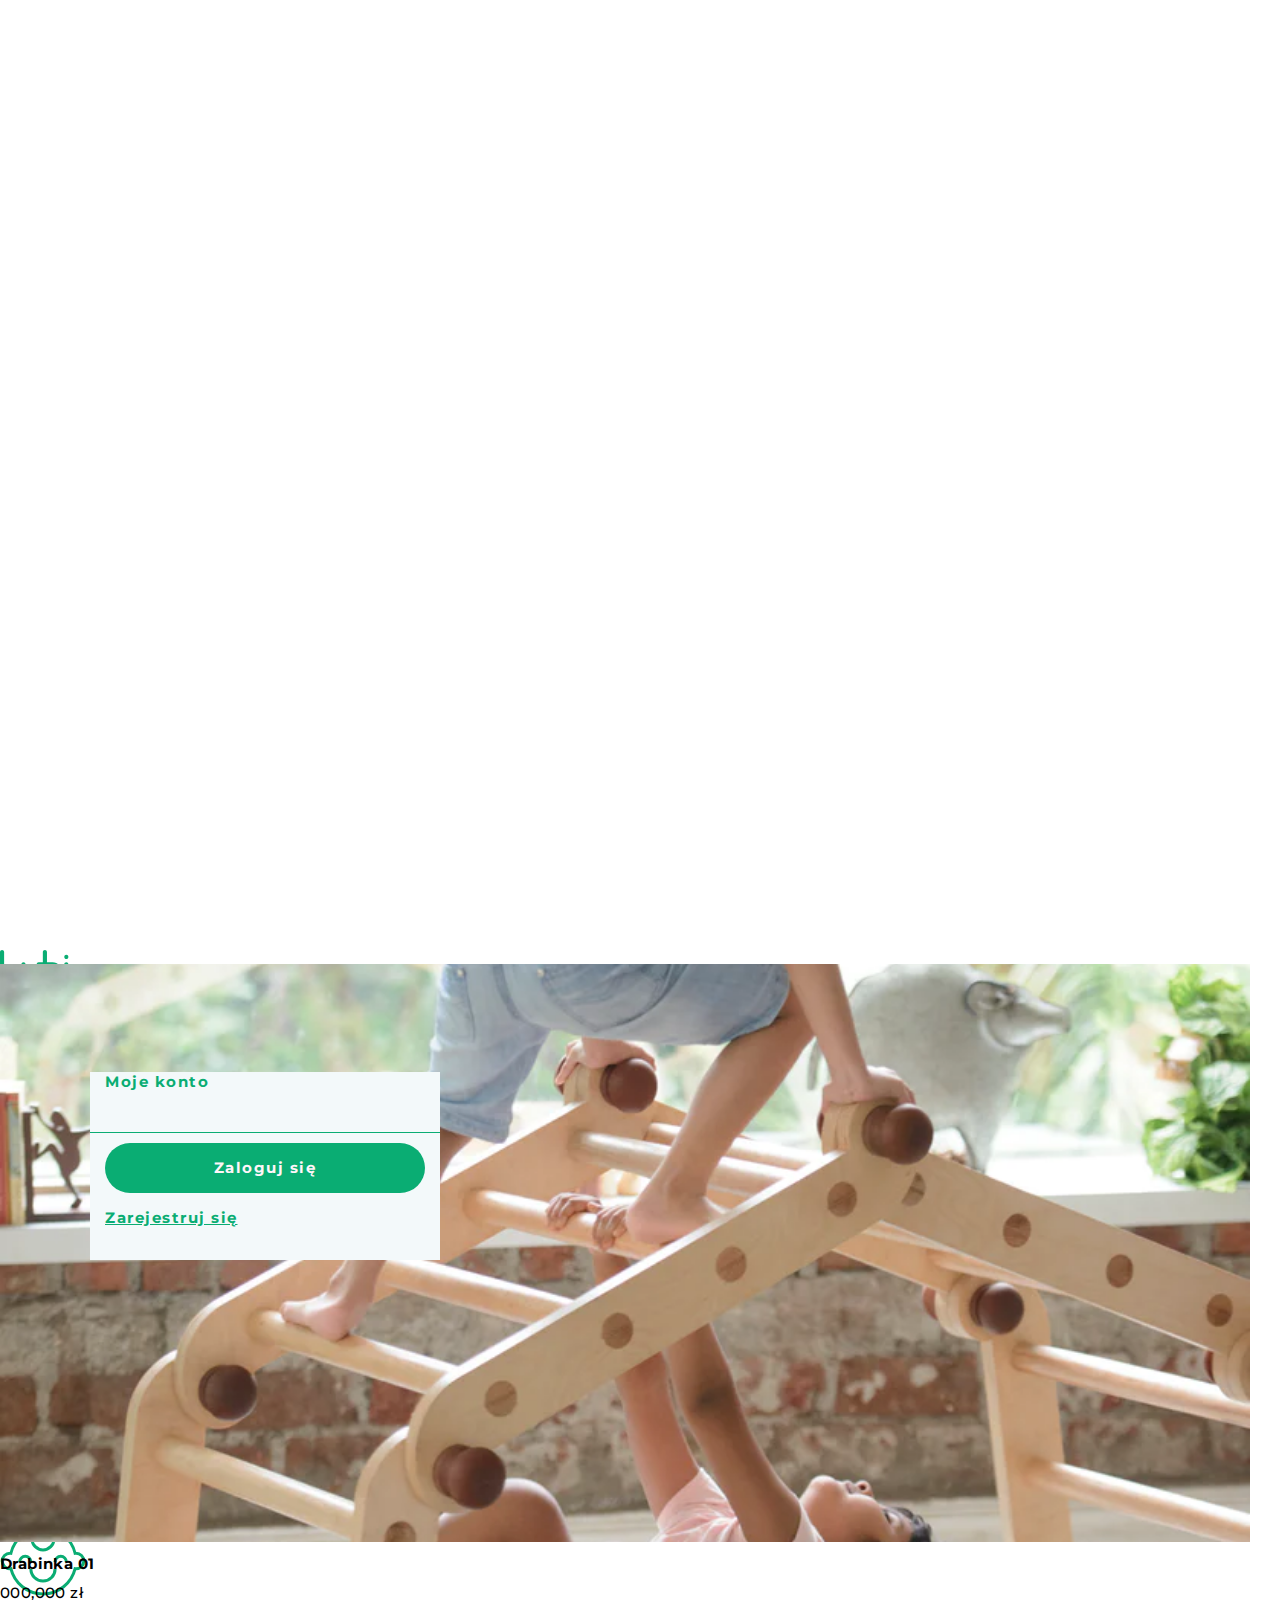
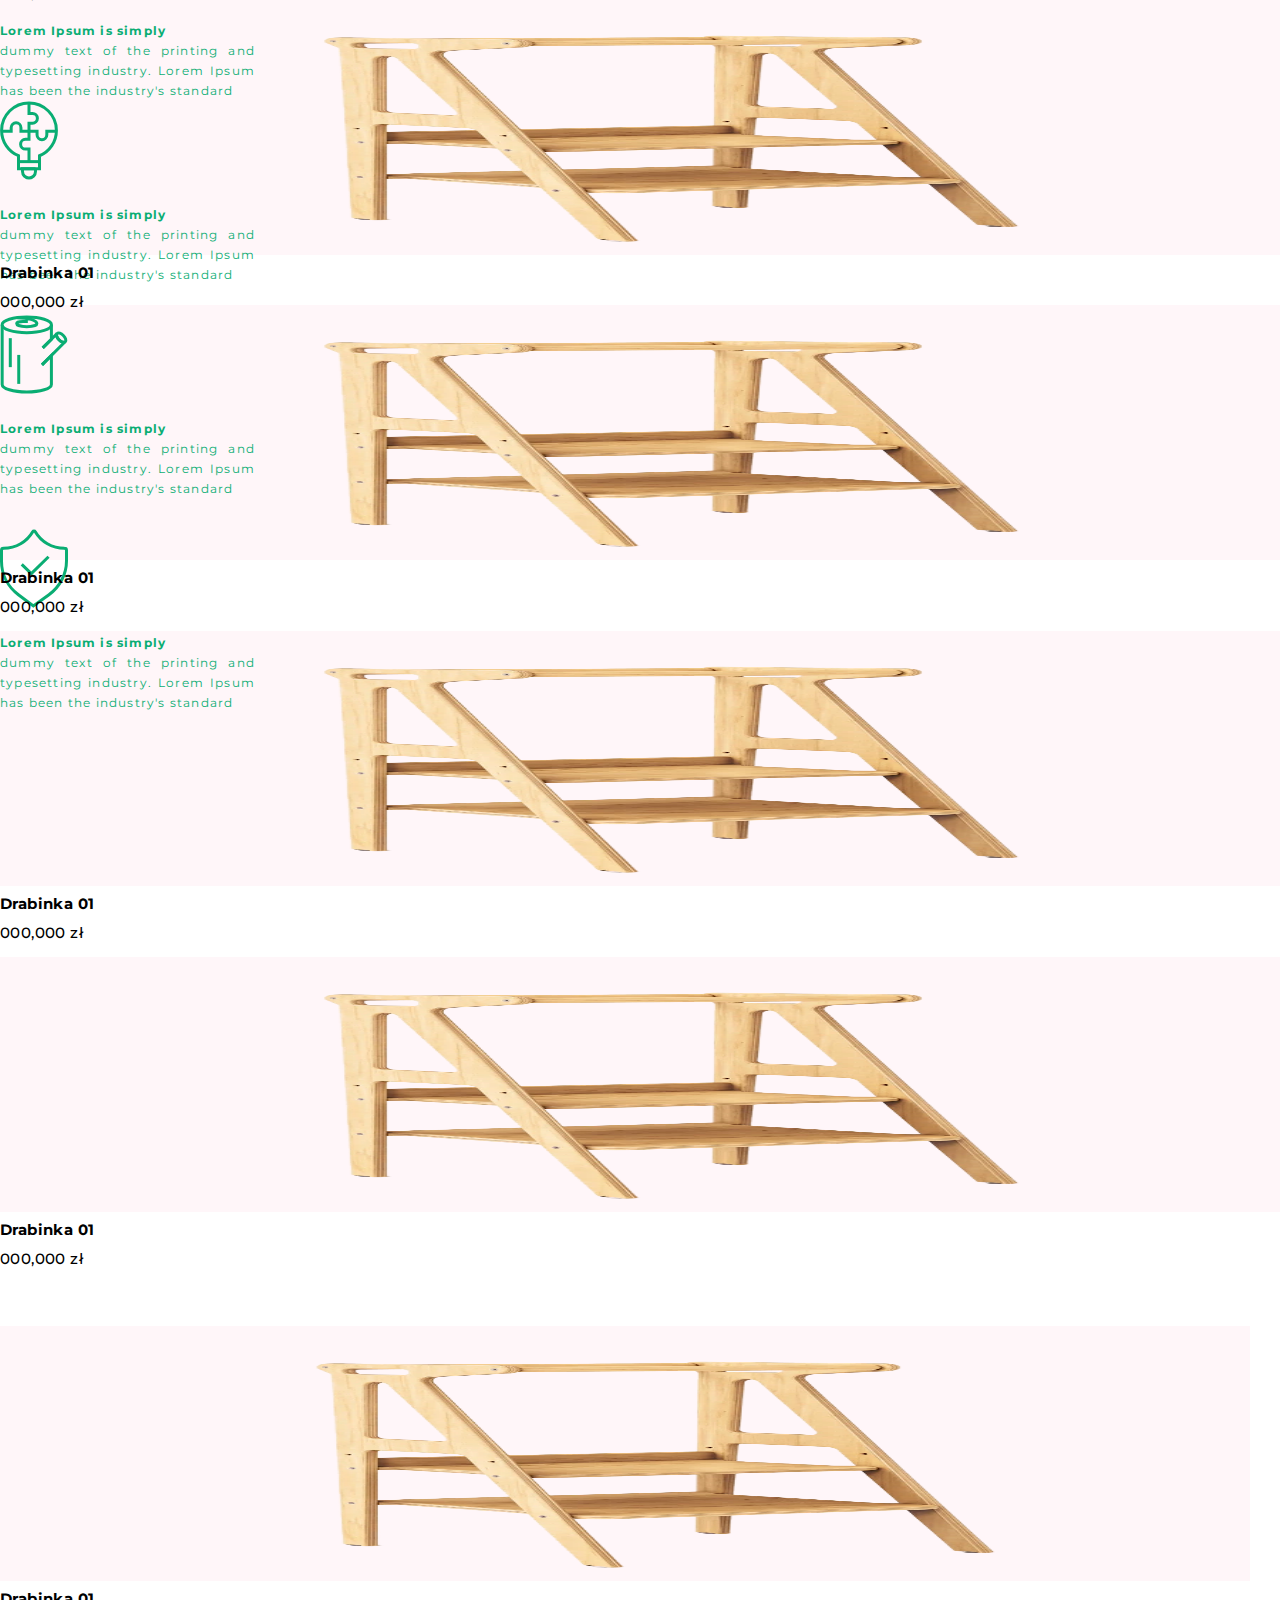
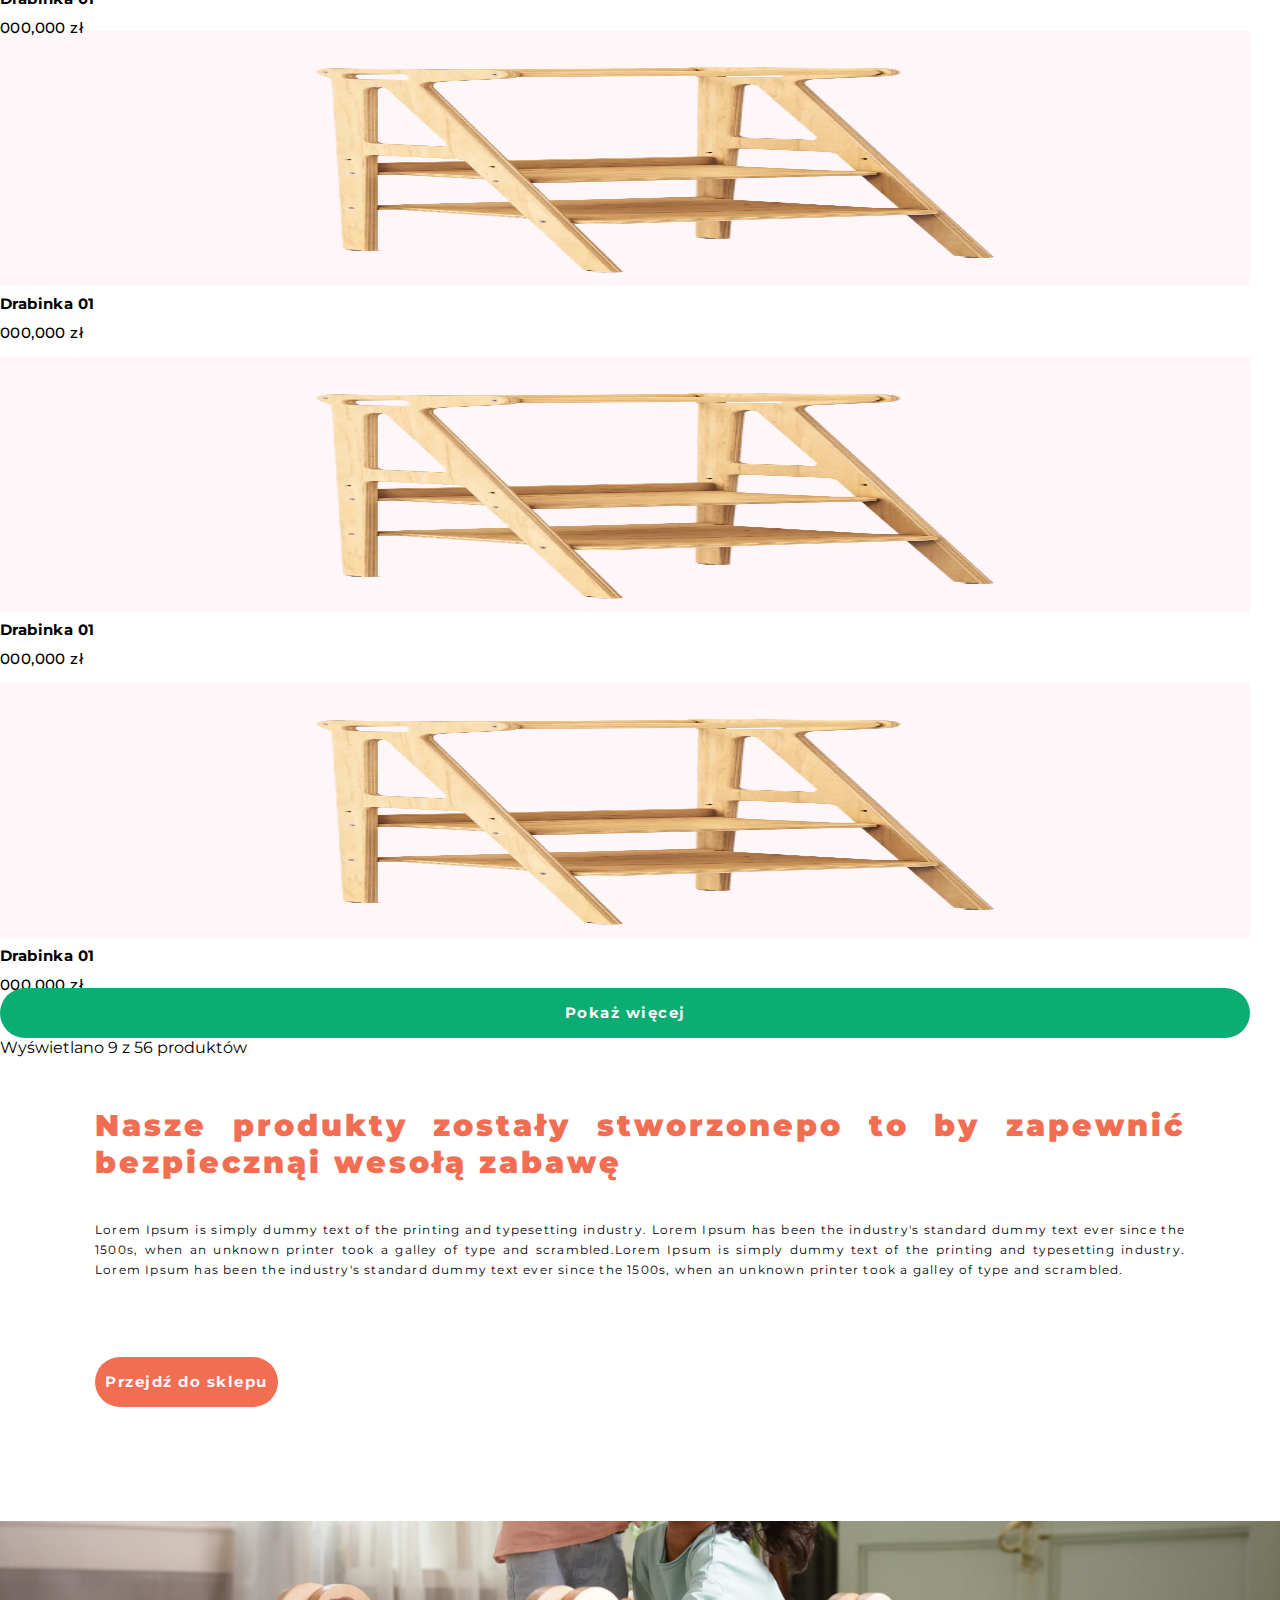
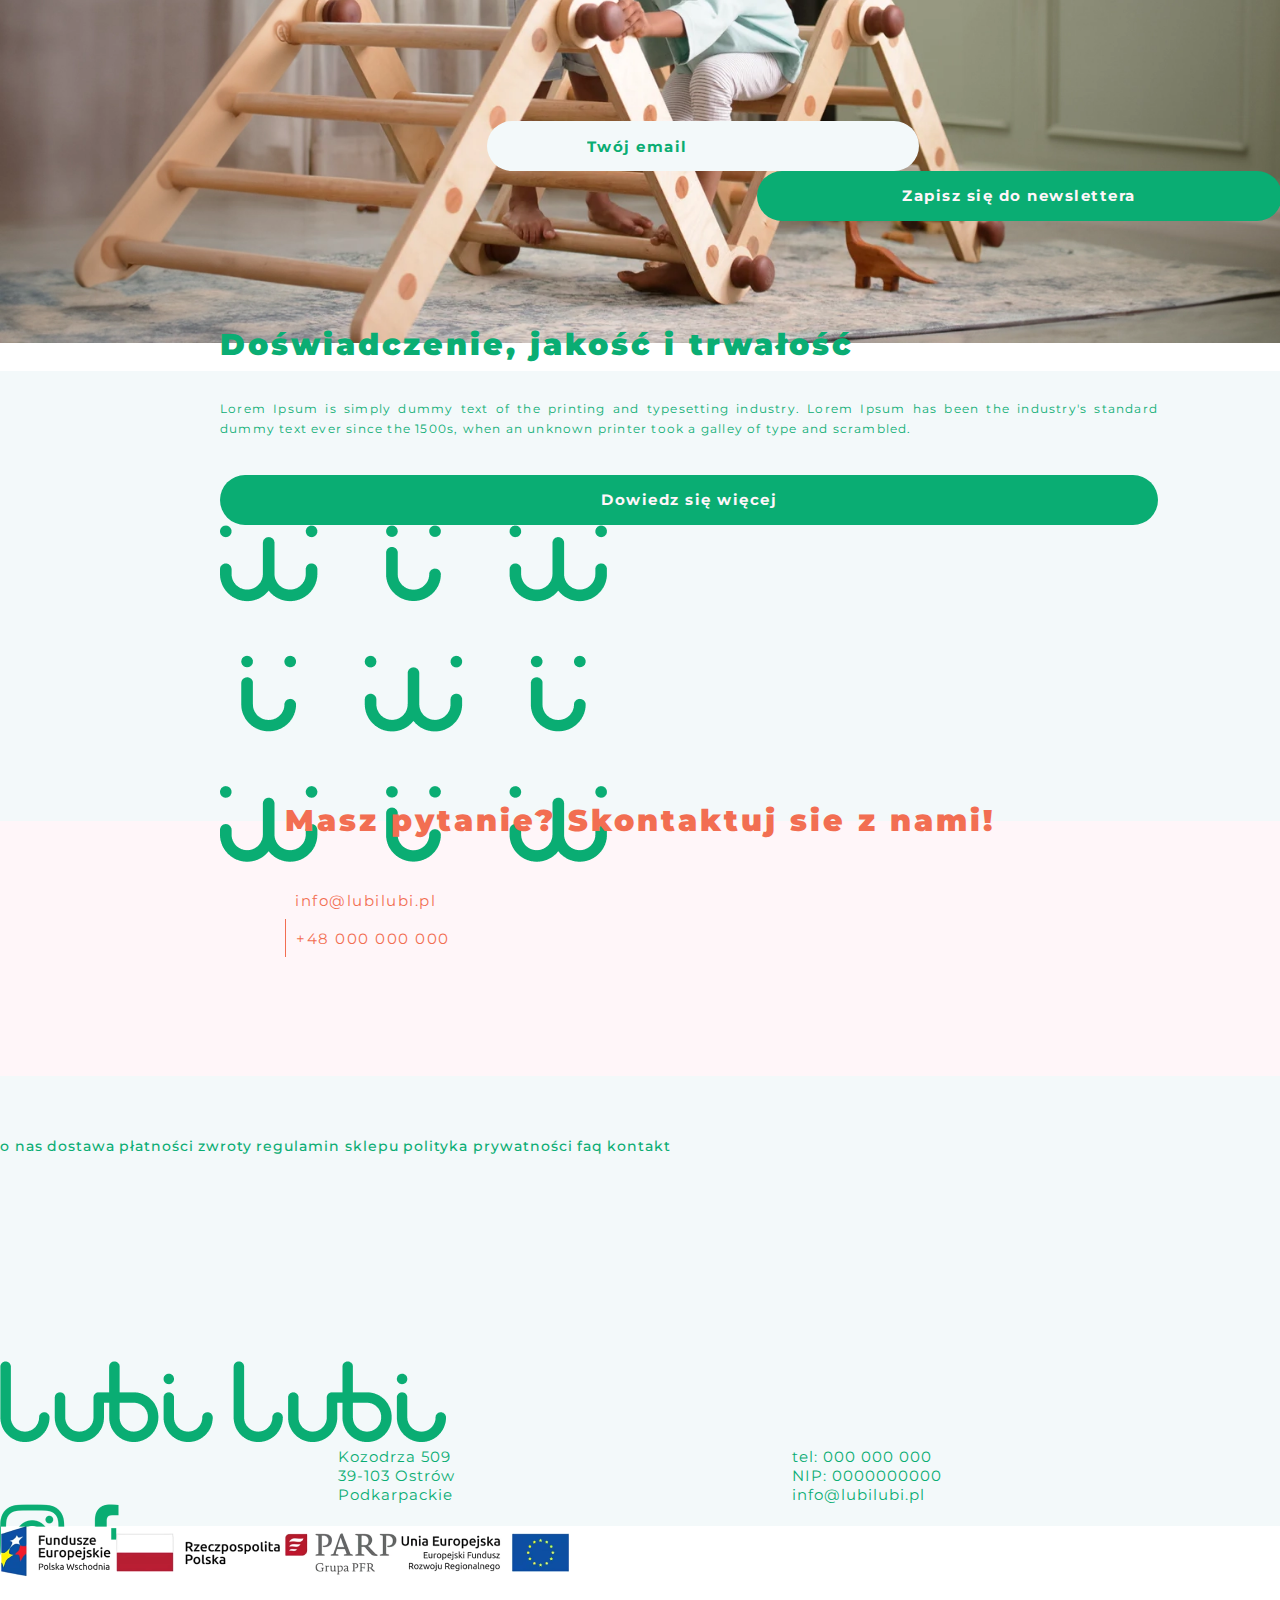
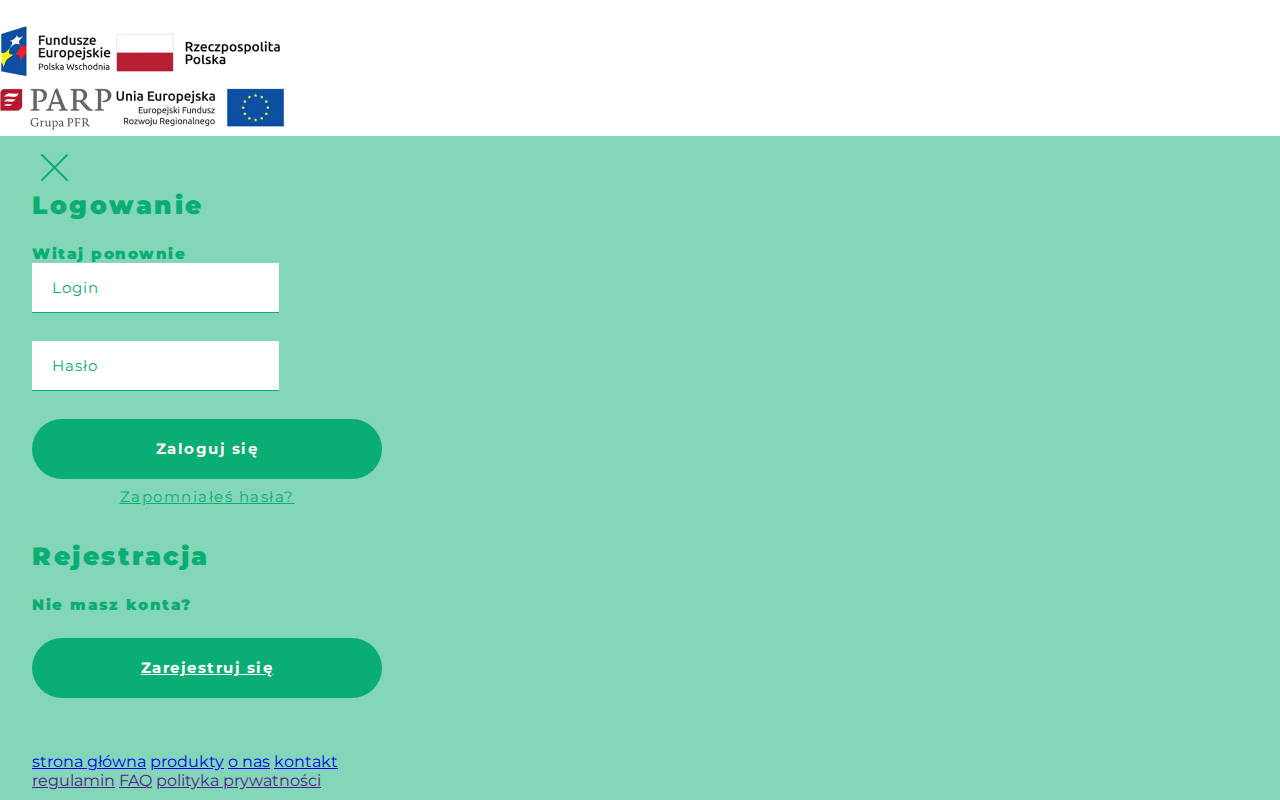
==== commit a9cd1b1f: "modified:   about.html 	modified:   cart.html 	modified:   contact.html 	modified:   index.html 	mod" ====
--- a/index.html
+++ b/index.html
@@ -3,6 +3,7 @@
   <head>
     <meta charset="utf-8">
     <meta name="viewport" content="width=device-width, initial-scale=1">
+    <meta name="format-detection" content="telephone=no">
     <title>Lubi Lubi strona główna</title>
     <link href="https://cdn.jsdelivr.net/npm/bootstrap@5.3.1/dist/css/bootstrap.min.css" rel="stylesheet" integrity="sha384-4bw+/aepP/YC94hEpVNVgiZdgIC5+VKNBQNGCHeKRQN+PtmoHDEXuppvnDJzQIu9" crossorigin="anonymous">
     <link rel="stylesheet" href="./style.css">
@@ -29,19 +30,19 @@
             </div>
             <div class="search-bar d-flex">
               <div class="position-relative">
-              <img data-search-bar-icon class="d-block d-lg-none" src="./img/zoom-green.svg" alt="">
+              <img data-search-bar-icon class="d-block d-md-none d-lg-none" src="./img/zoom-green.svg" alt="">
               <img data-search-bar-icon-white class="d-none" src="./img/zoom-white.svg" alt="">
               <div class="position-absolute circle-icon-active-zoom d-none"></div>
 
               </div>
-                <input class="search-toolbar d-none d-lg-block" placeholder="szukaj" type="text">
+                <input class="search-toolbar d-none d-md-block d-lg-block" placeholder="szukaj" type="text">
                 
                 <div class="logo-wrapper d-flex align-items-center">
                 <div data-person-logo class="person-logo position-relative">
                   
                   <img  src="./img/person-head.svg" alt="">
                   <div class="person-body"></div>
-                  <div class="position-absolute account-wrapper-white d-none">
+                  <div class="position-absolute account-wrapper-white d-md-none d-none">
                     <div class="first-wrapper d-flex justify-content-center align-items-center w-100">
                     <a class="text-center" href="">Moje konto</a>
               
@@ -79,20 +80,20 @@
           <input placeholder="szukaj..." class="search-bar-click d-none" type="text">
           </div>
         </div>
-        <div class="col-12 col-md-6 col-lg-6">
+        <div class="col-12 col-md-12 col-lg-6">
           <div class="hero-section-wrapper">
               <h1 class="hero-text-h1">Nowe produkty dla naszych dzieci</h1>
 
-              <div data-benefits-wrapper class="row benefits-wrapper d-md-flex d-lg-flex d-none">
+              <div data-benefits-wrapper class="row benefits-wrapper d-md-none d-lg-flex d-none">
                 <div class="col-12 col-md-6 col-lg-6 m-0 p-0 single-wrapper mr30">
-                  <div class="d-flex flex-column align-items-center justify-content-center">
+                  <div data-benefit-one class="d-flex flex-column align-items-center justify-content-center">
                       <img src="./img/babyhead.svg" alt="">
                       <p class="benefits-title">Lorem Ipsum is simply</p>
                       <p class="benefits-subtitle">dummy text of the printing and typesetting industry. Lorem Ipsum has been the industry's standard</p>
                   </div>
                 </div>
                 <div class="col-12 col-md-6 col-lg-6 m-0 p-0 single-wrapper">
-                  <div class="d-flex flex-column align-items-center justify-content-center">
+                  <div data-benefit-two class="d-flex flex-column align-items-center justify-content-center">
                     <img src="./img/bulb.svg" alt="">
                     <p class="benefits-title">Lorem Ipsum is simply</p>
                     <p class="benefits-subtitle">dummy text of the printing and typesetting industry. Lorem Ipsum has been the industry's standard</p>
@@ -100,14 +101,14 @@
                 </div>
 
                 <div class="col-12 col-lg-6 m-0 p-0 single-wrapper mt30 mr30">
-                  <div class="d-flex flex-column align-items-center justify-content-center">
+                  <div data-benefit-three class="d-flex flex-column align-items-center justify-content-center">
                     <img src="./img/tree.svg" alt="">
                     <p class="benefits-title">Lorem Ipsum is simply</p>
                     <p class="benefits-subtitle">dummy text of the printing and typesetting industry. Lorem Ipsum has been the industry's standard</p>
                 </div>
                 </div>
                 <div class="col-12 col-lg-6 m-0 p-0 single-wrapper mt30">
-                  <div class="d-flex flex-column align-items-center justify-content-center">
+                  <div data-benefit-four class="d-flex flex-column align-items-center justify-content-center">
                     <img src="./img/security.svg" alt="">
                     <p class="benefits-title">Lorem Ipsum is simply</p>
                     <p class="benefits-subtitle">dummy text of the printing and typesetting industry. Lorem Ipsum has been the industry's standard</p>
@@ -124,11 +125,21 @@
 
     </div>
 
+    <div  class="benefits-tablet-clone">
+      <div class="row">
+        <div data-benefits-tablet-clone-one class="col-6"></div>
+        <div data-benefits-tablet-clone-two class="col-6"></div>
+        <div data-benefits-tablet-clone-three class="col-6"></div>
+        <div data-benefits-tablet-clone-four class="col-6"></div>
+      </div>
+
+    </div>
+
    <section class="homepage-product">
       <div class="container">
         <div class="col-12">
             <div class="row">
-                <div class="col-12 col-lg-6 m-0 p-0 card-product-big">
+                <div class="col-12 col-md-12 col-lg-6 m-0 p-0 card-product-big">
                     <div class="img-wrapper">
                       <img class="product-img" src="./img/product-children.png" alt="">
                     </div>
@@ -137,9 +148,9 @@
                       <p class="product-price">000,000 zł</p>
                     </div>
                 </div>
-                <div class="col-12 col-lg-6 p-0 m-0">
+                <div class="col-12 col-md-12 col-lg-6 p-0 m-0">
                     <div class="row">
-                        <div class="col-12 col-lg-6 ">
+                        <div class="col-12 col-md-6 col-lg-6 ">
                           <div class="card-product-small">
                             <div class="small-prod-wrapper">
                               <div class="new-badge"></div>
@@ -151,7 +162,7 @@
                             </div>
                           </div>
                         </div>
-                        <div class="col-12 col-lg-6">
+                        <div class="col-12 col-md-6 col-lg-6">
                           <div class="card-product-small">
                             <div class="small-prod-wrapper">
                               <div class="new-badge"></div>
@@ -163,7 +174,7 @@
                             </div>
                           </div>
                         </div>
-                        <div class="col-12 col-lg-6 mt21">
+                        <div class="col-12 col-md-6 col-lg-6 mt21">
                           <div class="card-product-small">
                             <div class="small-prod-wrapper">
                               <div class="new-badge"></div>
@@ -175,7 +186,7 @@
                             </div>
                           </div>
                         </div>
-                        <div class="col-12 col-lg-6 mt21">
+                        <div class="col-12 col-md-6 col-lg-6 mt21">
                           <div class="card-product-small">
                             <div class="small-prod-wrapper">
                               <div class="new-badge"></div>
@@ -196,9 +207,9 @@
 
             <div class="col-12 product-wrapper-two ">
               <div class="row">
-                  <div class="col-12 col-lg-6 p-0 m-0 p30 second-wrapper-prod">
+                  <div class="col-12 col-md-12 col-lg-6 p-0 m-0 p30 second-wrapper-prod">
                       <div class="row">
-                          <div class="col-12 col-lg-6 ">
+                          <div class="col-12 col-md-6 col-lg-6 ">
                             <div class="card-product-small">
                               <div class="small-prod-wrapper">
                                 <div class="new-badge"></div>
@@ -210,7 +221,7 @@
                               </div>
                             </div>
                           </div>
-                          <div class="col-12 col-lg-6">
+                          <div class="col-12 col-md-6 col-lg-6">
                             <div class="card-product-small">
                               <div class="small-prod-wrapper">
                                 <div class="new-badge"></div>
@@ -222,7 +233,7 @@
                               </div>
                             </div>
                           </div>
-                          <div class="col-12 col-lg-6 mt21">
+                          <div class="col-12 col-md-6 col-lg-6 mt21">
                             <div class="card-product-small">
                               <div class="small-prod-wrapper">
                                 <div class="new-badge"></div>
@@ -234,7 +245,7 @@
                               </div>
                             </div>
                           </div>
-                          <div class="col-12 col-lg-6 mt21">
+                          <div class="col-12 col-md-6 col-lg-6 mt21">
                             <div class="card-product-small">
                               <div class="small-prod-wrapper">
                                 <div class="new-badge"></div>
@@ -285,14 +296,14 @@
      <section class="expirience-section">
       <div class="container">
         <div class="row">
-        <div class="col-12 col-lg-6 col-xl-6 p-0 m-0 order-2">
+        <div class="col-12 col-md-6 col-lg-6 col-xl-6 p-0 m-0 order-2">
           <div class="expirience-text">
             <p class="exp-title">Doświadczenie, jakość i trwałość</p>
             <p class="exp-small">Lorem Ipsum is simply dummy text of the printing and typesetting industry. Lorem Ipsum has been the industry's standard dummy text ever since the 1500s, when an unknown printer took a galley of type and scrambled.</p>
             <button class="green-btn">Dowiedz się więcej</button>
           </div>
         </div>
-        <div class="col-12 col-lg-6 p-0 m-0 order-1 exp-wrapper-image">
+        <div class="col-12 col-md-6 col-lg-6 p-0 m-0 order-1 exp-wrapper-image">
           <div class="img-wrapper-exp">
             <img src="./img/faces.png" alt="">
           </div>
@@ -368,7 +379,7 @@
       </div>
     </footer>
   
-    <section class="sponsor-section d-none d-lg-block">
+    <section class="sponsor-section d-none d-md-block d-lg-block">
       <div class="container h-100">
         <div class="d-flex justify-content-between align-items-center h-100">
   
@@ -381,7 +392,7 @@
       </div>
     </section>
   
-    <section class="sponsor-mobile d-block d-lg-none">
+    <section class="sponsor-mobile d-block d-md-none d-lg-none">
       <div class="container">
       <div class="row">
         <div class="col-12">
@@ -404,7 +415,7 @@
 
     <div class="modal fade" id="loginModal" tabindex="-1" aria-labelledby="loginModalLabel" aria-hidden="true">
     
-      <div class="modal-dialog modal-dialog-centered modal-lg modal-fullscreen-sm-down">
+      <div class="modal-dialog modal-dialog-centered modal-lg modal-fullscreen">
         <div class="modal-content">
           <div class="modal-header border-none">
             <h5 class="modal-title" id="loginModalLabel"></h5>
--- a/style.css
+++ b/style.css
@@ -1522,7 +1522,8 @@
   background: rgba(10, 173, 115, 0.5);
 }
 .modal .modal-content {
-  padding: 20px;
+  padding: 10px 32px;
+  overflow-y: hidden;
 }
 .modal .modal-header {
   border: none !important;
@@ -1607,8 +1608,8 @@
   letter-spacing: 1.5px;
 }
 .modal .register-wrapper {
-  margin-top: 47px;
-  margin-bottom: 47px;
+  margin-top: 34px;
+  margin-bottom: 34px;
 }
 .modal .register-wrapper button {
   margin-top: 24px;
@@ -1840,7 +1841,12 @@
   order: 2 !important;
 }
 
-@media (max-width: 768px) {
+@media (max-width: 400px) {
+  .hero-section .hero-section-wrapper .hero-text-h1 {
+    font-size: 32px !important;
+  }
+}
+@media (max-width: 991.98px) {
   .footer-section {
     height: auto;
   }
@@ -1867,6 +1873,8 @@
   .footer-section .logo-wrapper-footer .adress-logo-wrapper {
     display: flex;
     flex-direction: column;
+    justify-content: center;
+    align-items: center !important;
   }
   .footer-section .logo-wrapper-footer .adress-logo-wrapper .address-wrapper {
     display: flex;
@@ -1886,8 +1894,8 @@
     height: 100%;
   }
   .hamburger-menu {
-    width: 35px;
-    height: 29px;
+    width: 31px;
+    height: 31px;
   }
   .hero-section.hero-section-contact {
     height: 100vh;
@@ -2100,7 +2108,7 @@
   .hero-section {
     background-size: cover;
     height: 100vh;
-    background-position-x: -521px;
+    background-position-x: 70%;
     background-position-y: 179px;
     background-color: #d4e6e8;
     background-repeat: no-repeat;
@@ -2387,18 +2395,18 @@
     --bs-modal-bg: #d4e6e8;
   }
   #menuModal {
-    --bs-modal-bg: #F3F9FA;
+    --bs-modal-bg: #f3f9fa;
   }
   #menuModal .modal-body {
-    padding: 0px 12px;
+    padding: 0px;
   }
   #menuModal .menu-mobile-wrapper {
     margin-top: 118px;
   }
   #menuModal .menu-mobile-wrapper .menu-mobile-link {
     padding: 30px 10px;
-    border-bottom: 3px solid #0AAD73;
-    color: #0AAD73;
+    border-bottom: 3px solid #0aad73;
+    color: #0aad73;
     text-align: left;
     font-family: Montserrat;
     font-size: 25px;
@@ -2415,7 +2423,7 @@
   }
   #menuModal .mobile-menu-footer .mobile-footer-link {
     padding: 10px;
-    color: #0AAD73;
+    color: #0aad73;
     text-align: left;
     font-family: Montserrat;
     font-size: 20px;
@@ -2467,7 +2475,7 @@
     margin-top: 64px !important;
   }
   .hero-section-wrapper-product .hero-text-h1-product {
-    color: #0AAD73;
+    color: #0aad73;
     text-align: justify;
     font-family: Montserrat;
     font-size: 35px;
@@ -2492,7 +2500,7 @@
   }
   .products-wrapper-section .single-product-wrapper .mobile-wrapper-footer-product .circle-arrow-product {
     border-radius: 50px;
-    background: #FAE6EC;
+    background: #fae6ec;
     width: 70px;
     height: 70px;
     display: flex;
@@ -2528,7 +2536,7 @@
   }
   .homepage-product .card-product-small .mobile-wrapper-footer-product .circle-arrow-product {
     border-radius: 50px;
-    background: #FAE6EC;
+    background: #fae6ec;
     width: 70px;
     height: 70px;
     display: flex;
@@ -2572,10 +2580,10 @@
     height: 20px;
     width: 20px;
     border-radius: 50%;
-    background-color: #D6EBED;
+    background-color: #d6ebed;
   }
   .product-deital-carousel .carousel-indicators button.active {
-    background-color: #0AAD73;
+    background-color: #0aad73;
   }
   .hero-section.hero-section-register .logo-wrapper .data-register .circle-icon-active {
     top: -10px;
@@ -2597,6 +2605,150 @@
     position: relative;
   }
 }
+@media (min-width: 768px) and (max-width: 991.98px) {
+  .homepage-product .card-product-big {
+    height: auto;
+    padding-right: 0px !important;
+  }
+  .homepage-product .card-product-big .img-wrapper img {
+    height: 100% !important;
+  }
+  .benefits-tablet-clone {
+    margin-top: 24px;
+    padding: 0 36px;
+  }
+  .benefits-tablet-clone .single-wrapper {
+    width: 50%;
+  }
+  .benefits-tablet-clone .single-wrapper img {
+    margin-bottom: 21px;
+  }
+  .benefits-tablet-clone .single-wrapper .benefits-title {
+    color: #0aad73;
+    text-align: center;
+    font-family: Montserrat;
+    font-size: 12px;
+    font-style: normal;
+    font-weight: 700;
+    line-height: 20px; /* 166.667% */
+    letter-spacing: 1.2px;
+  }
+  .benefits-tablet-clone .single-wrapper .benefits-subtitle {
+    color: #0aad73;
+    text-align: center;
+    font-family: Montserrat;
+    font-size: 12px;
+    font-style: normal;
+    font-weight: 400;
+    line-height: 20px; /* 166.667% */
+    letter-spacing: 1.2px;
+  }
+  .hero-section .hero-section-wrapper .hero-text-h1 {
+    font-size: 60px;
+  }
+  .expirience-section {
+    padding: 64px 0;
+  }
+  .expirience-section .exp-wrapper-image {
+    margin: 0px !important;
+  }
+  .expirience-section .order-2 {
+    order: 1 !important;
+  }
+  .expirience-section .expirience-text .exp-small {
+    padding: 0 12px;
+  }
+  .expirience-section .exp-wrapper-image {
+    display: flex;
+    justify-content: center;
+    align-items: center;
+  }
+  .expirience-section .exp-wrapper-image .img-wrapper-exp img {
+    padding: 0 40px;
+  }
+  .footer-section .logo-wrapper-footer .adress-logo-wrapper {
+    flex-direction: row;
+  }
+  .footer-section .logo-wrapper-footer .adress-logo-wrapper .address-wrapper {
+    width: 50%;
+    justify-content: space-between;
+  }
+  .hero-section-contact .faces-right {
+    width: 38% !important;
+    height: auto !important;
+  }
+  .hero-section-contact .faces-left {
+    width: 38% !important;
+    height: auto !important;
+  }
+  .contact-form .got-question-small {
+    max-width: none;
+    margin-bottom: 32px;
+  }
+  .products-wrapper-section {
+    padding: 0 20px;
+  }
+  .products-wrapper-section .p-0 {
+    padding: 0 16px !important;
+  }
+  .filter-section .container {
+    padding: 0 !important;
+  }
+  .filter-section .selctor-wrapper [data-dropdown-wrapper] {
+    margin-bottom: 0;
+    padding: 16px;
+  }
+  .hero-section-product .hero-section-wrapper-product .hero-text-h1-product {
+    text-align: center;
+  }
+  .hero-section.hero-section-product .product-hero-img-wrapper img {
+    width: 70%;
+  }
+  .product-deital-carousel .carousel {
+    height: 650px;
+  }
+  .product-deital-carousel .carousel .carousel-item {
+    height: 550px;
+  }
+  .product-deital-carousel .carousel .carousel-item img {
+    height: 100%;
+    -o-object-fit: contain;
+       object-fit: contain;
+  }
+  .product-deital-carousel .carousel .carousel-item .background-prod {
+    height: 550px;
+  }
+  .product-deital-carousel .carousel .carousel-item .background-prod img {
+    -o-object-fit: contain;
+       object-fit: contain;
+    height: 100%;
+  }
+  .price-n-quantity {
+    flex-direction: column !important;
+    margin-bottom: 0px !important;
+    margin-top: 0px !important;
+    justify-content: flex-end !important;
+    align-items: end !important;
+  }
+  .img-wrapper-about-text {
+    margin-top: 0px !important;
+    display: flex;
+    flex-direction: column;
+    padding: 0 100px !important;
+    justify-content: center;
+    align-items: center;
+  }
+  .img-wrapper-about-text .big-text {
+    margin-bottom: 0px !important;
+  }
+  .about-us-section-two .small-text {
+    margin-top: 50px !important;
+  }
+  .hero-section.hero-section-about .about-hero-main h1 {
+    line-height: 80px;
+    font-size: 60px;
+  }
+}
 .show-more-section .col-12 {
   padding: 0px;
 }
@@ -2624,25 +2776,10 @@
   width: 100%;
 }
 
-@media (min-width: 1200px) {
-  .hero-section {
-    background-position-x: -200px;
-  }
-  .newsletter-section {
-    background-position-y: -160px;
-  }
-  .expirience-section {
-    padding-left: 140px;
-  }
-}
-@media (min-width: 1400px) {
-  .hero-section {
-    background-position-x: 0px;
-  }
-  .newsletter-section {
-    background-position-y: -250px;
-  }
-}
+.search-toolbar {
+  display: none;
+}
+
 @keyframes down {
   from {
     background-position-y: 179px;
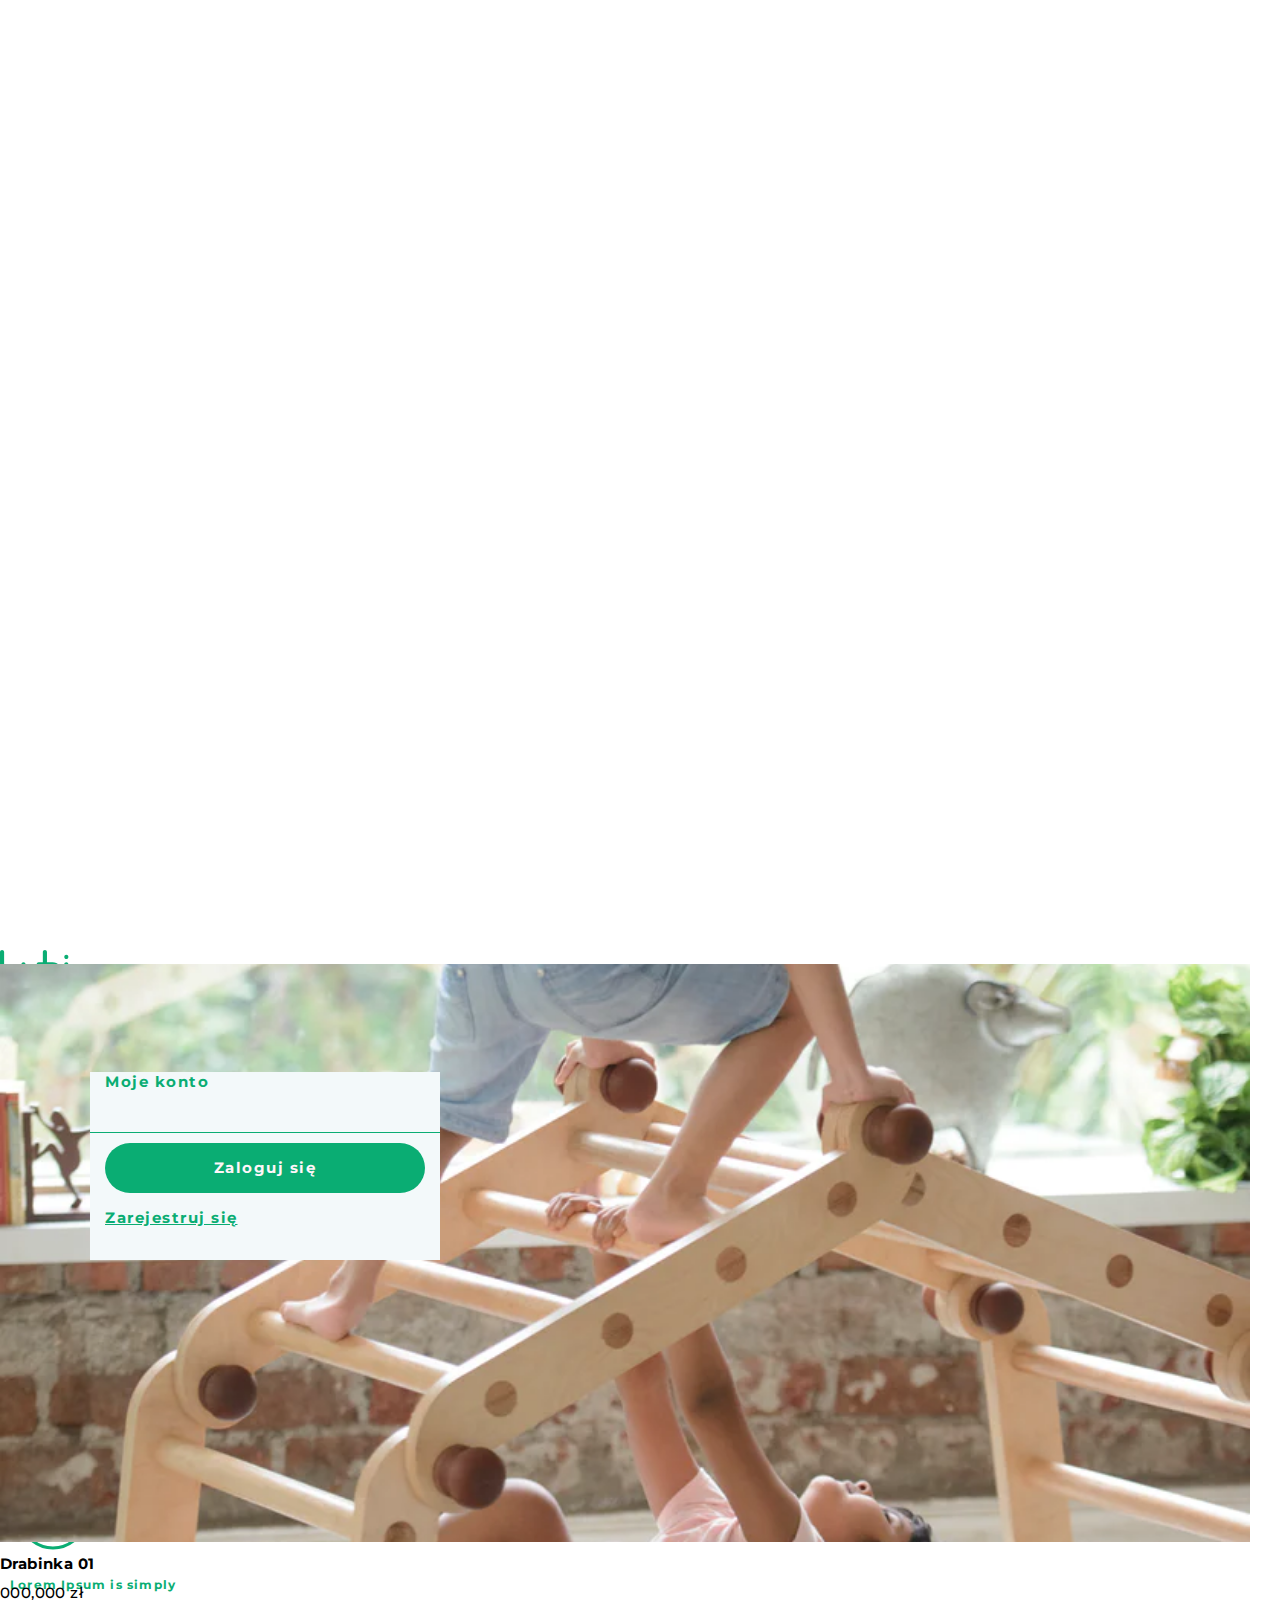
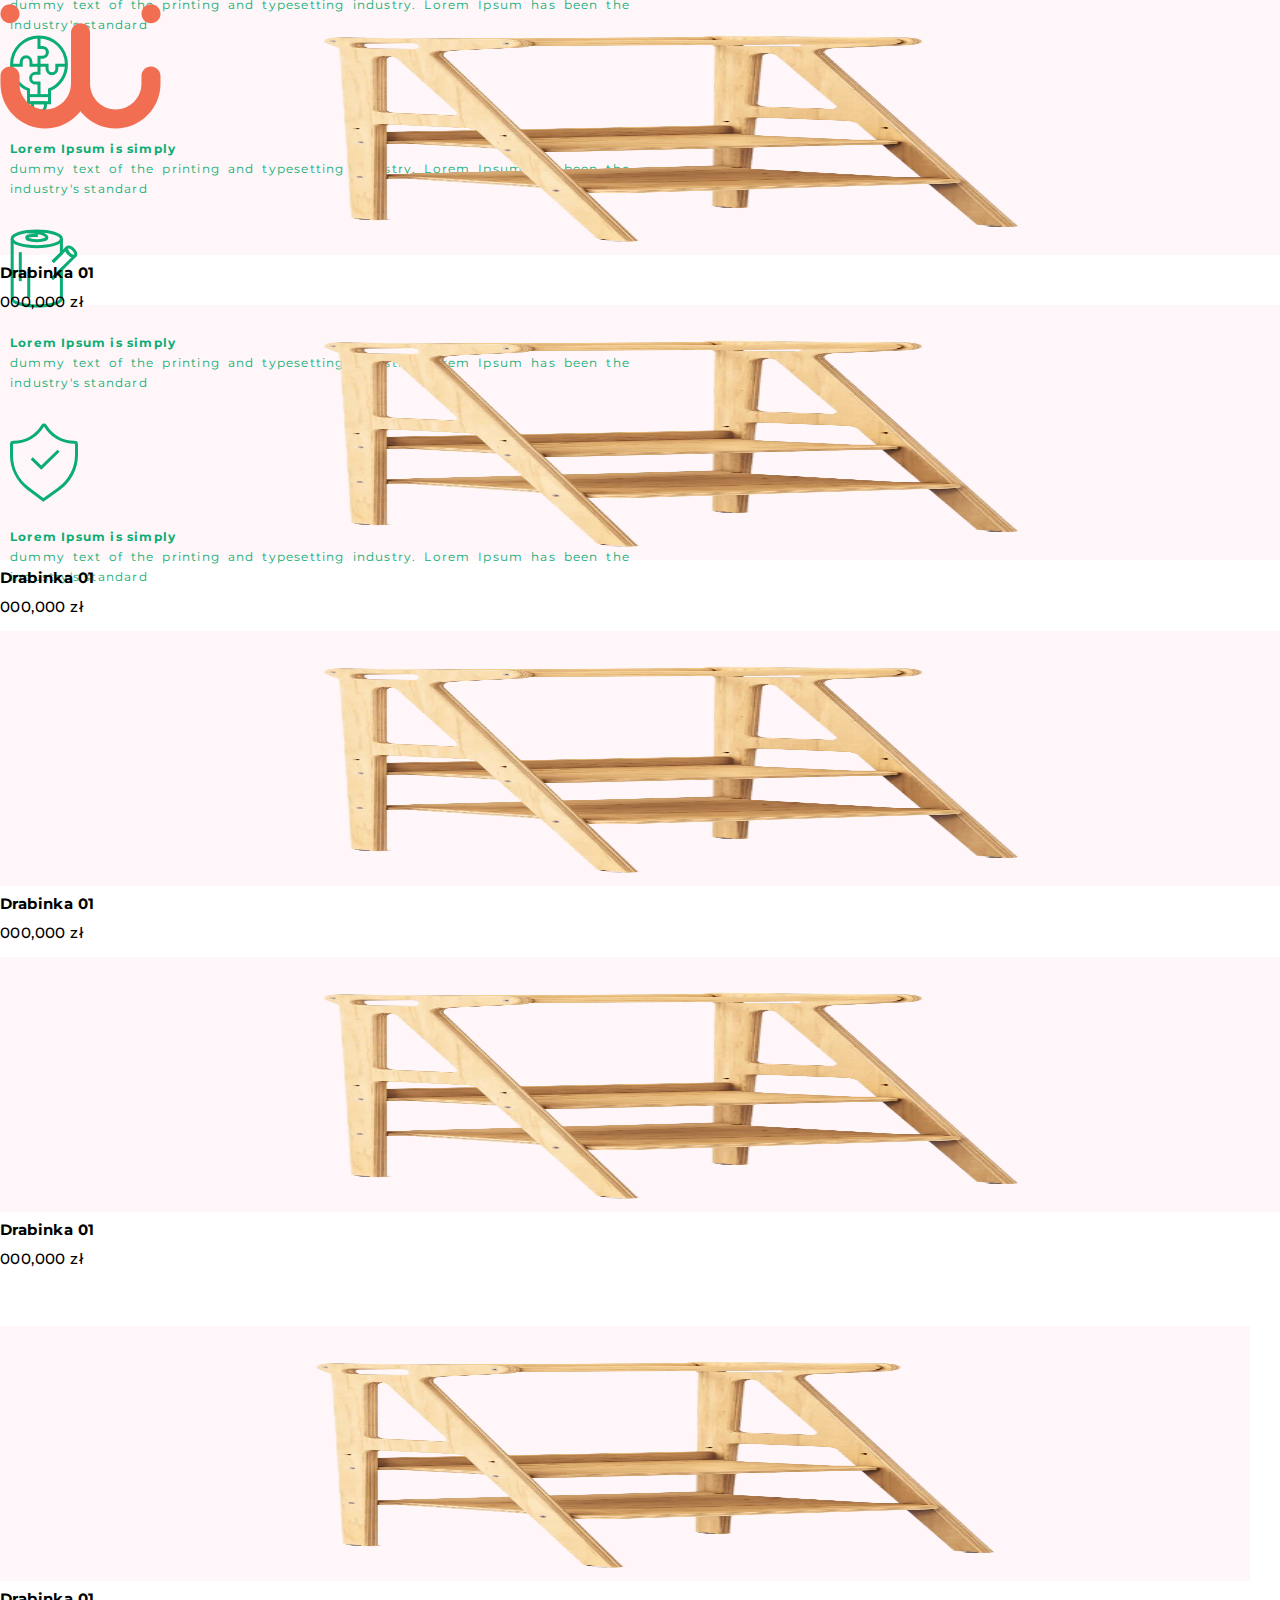
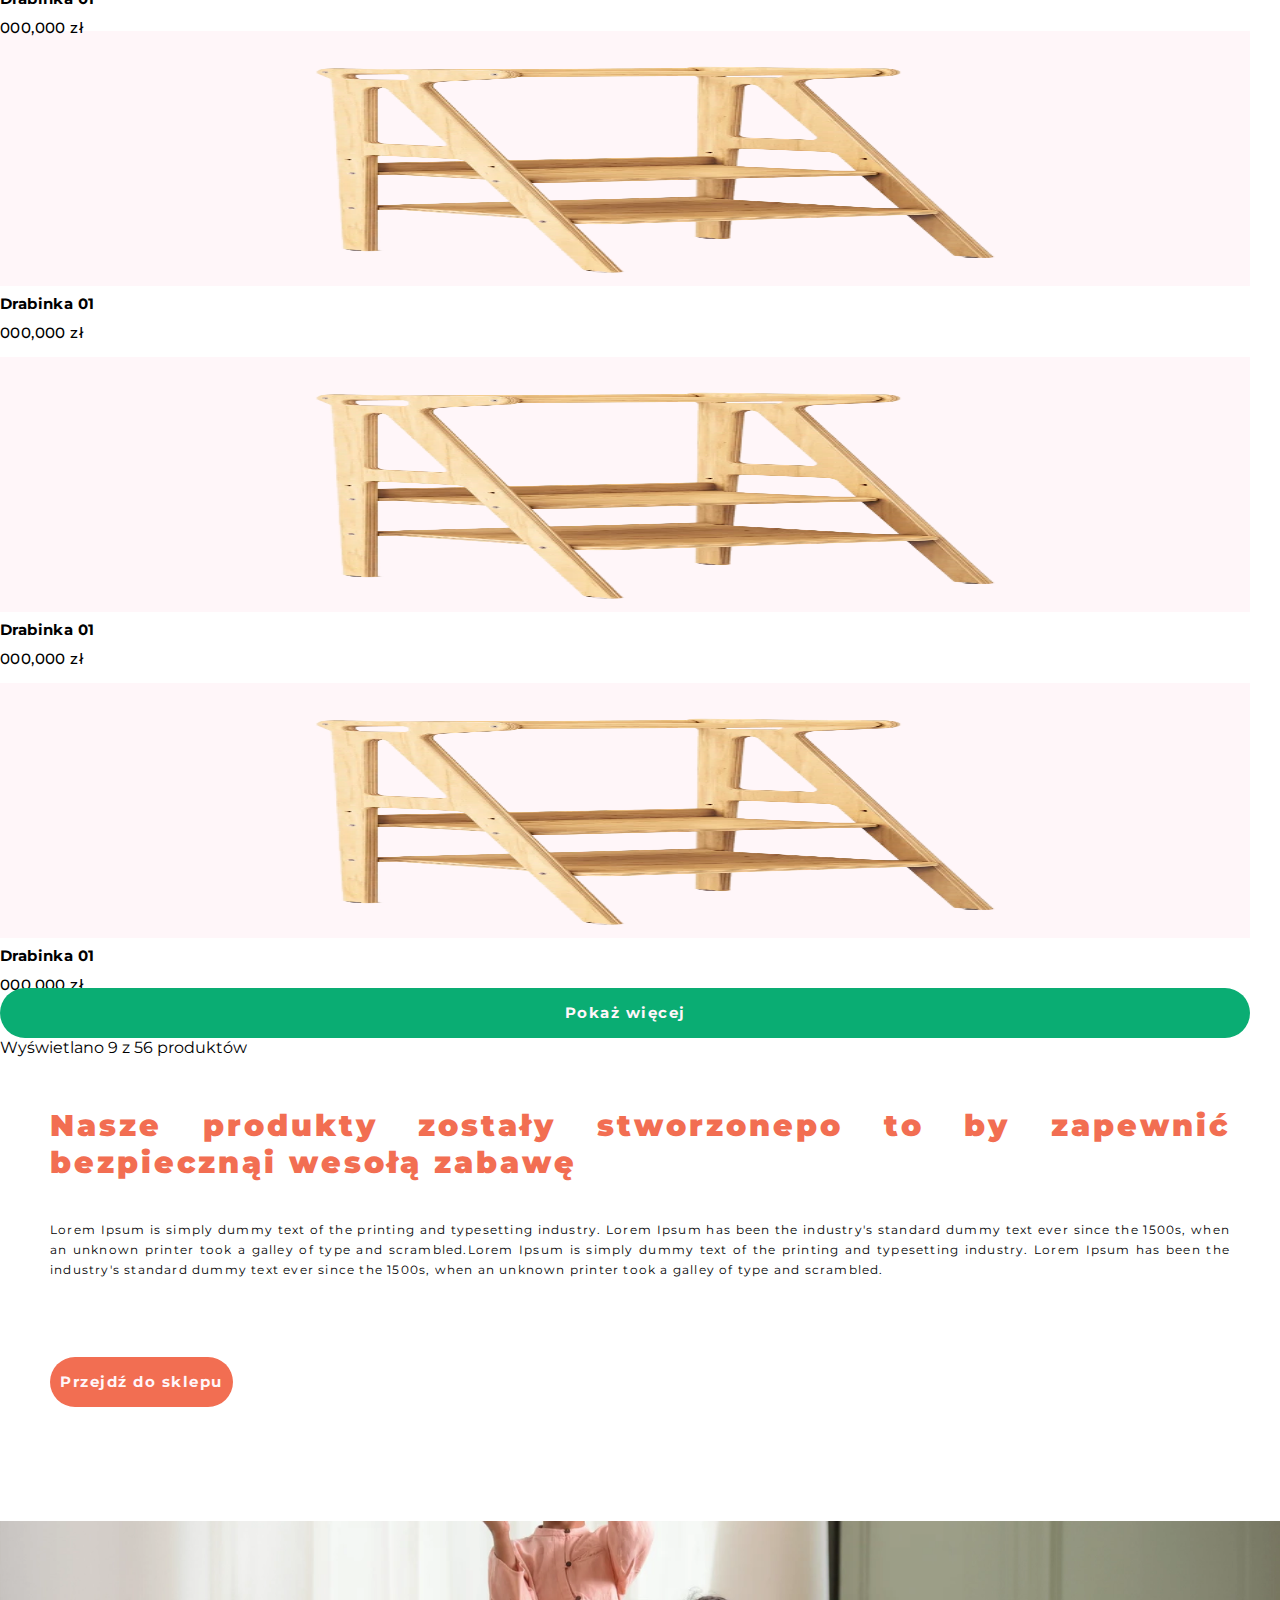
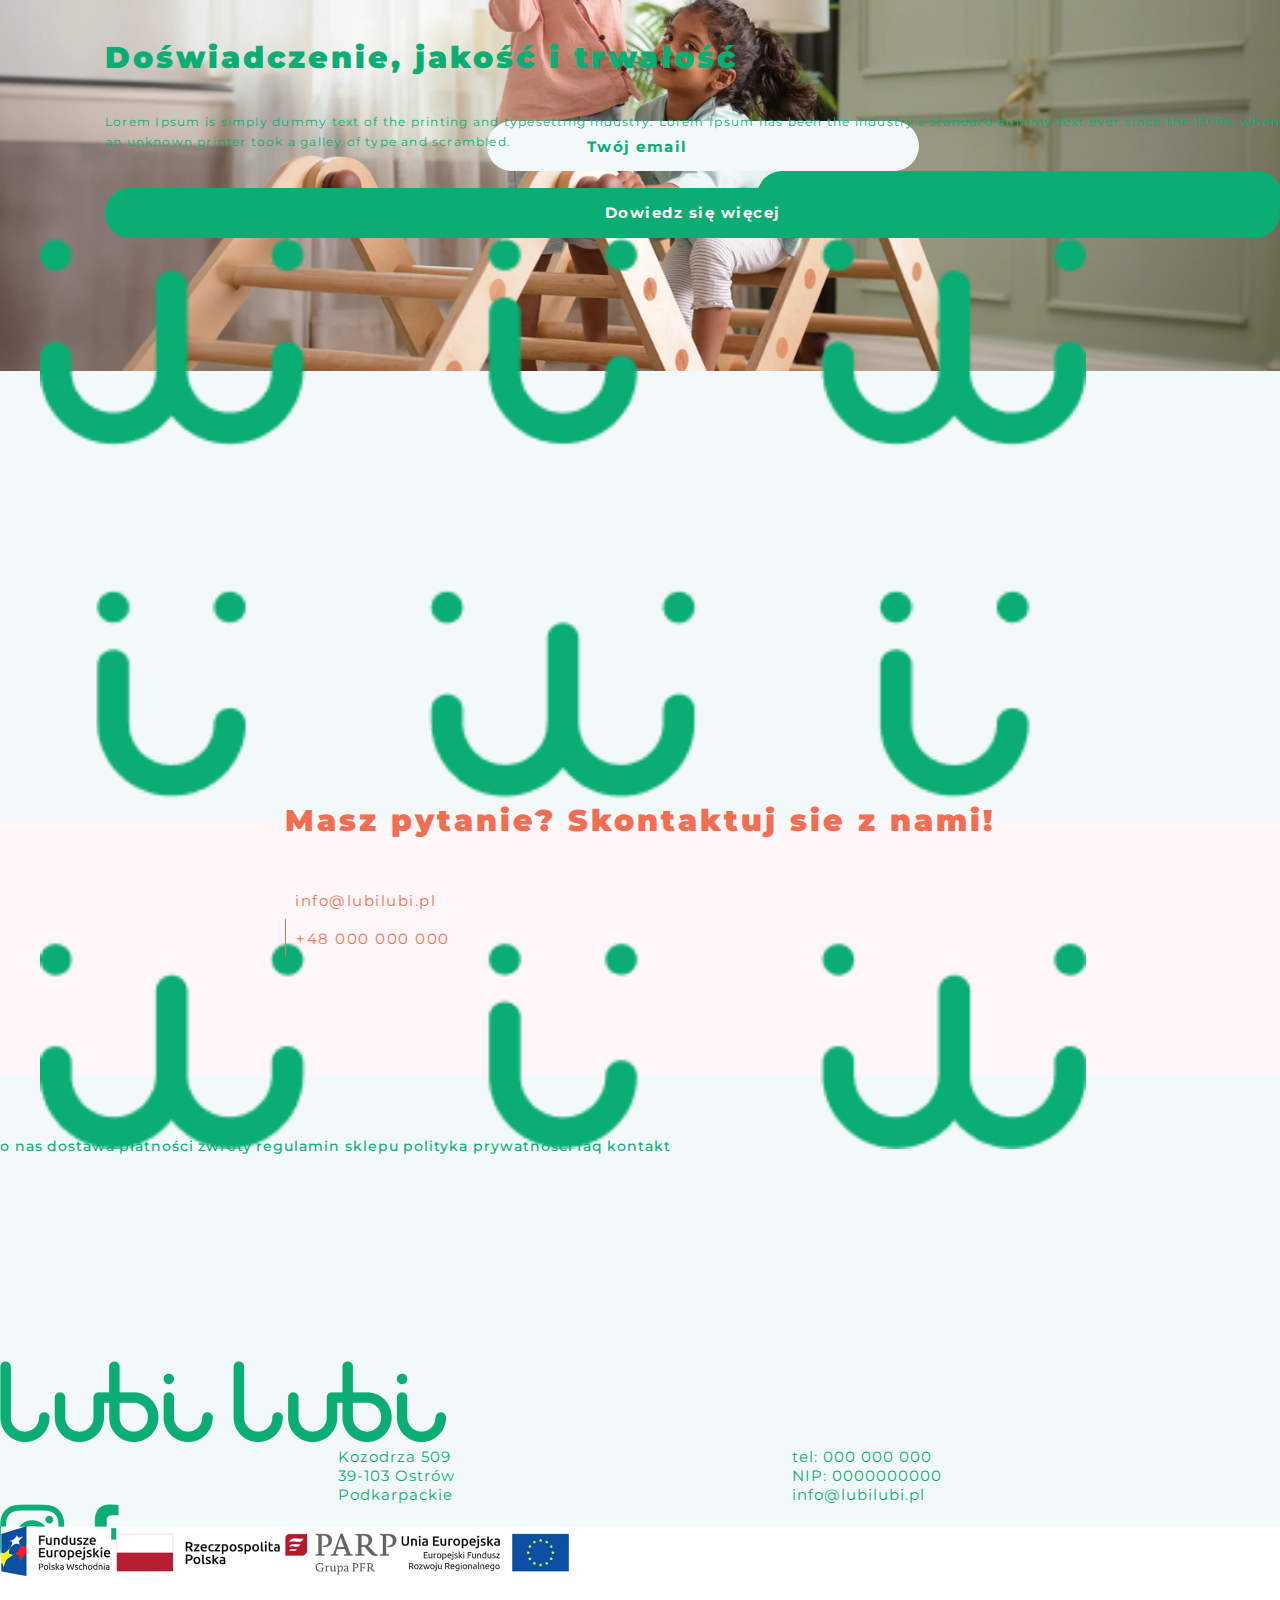
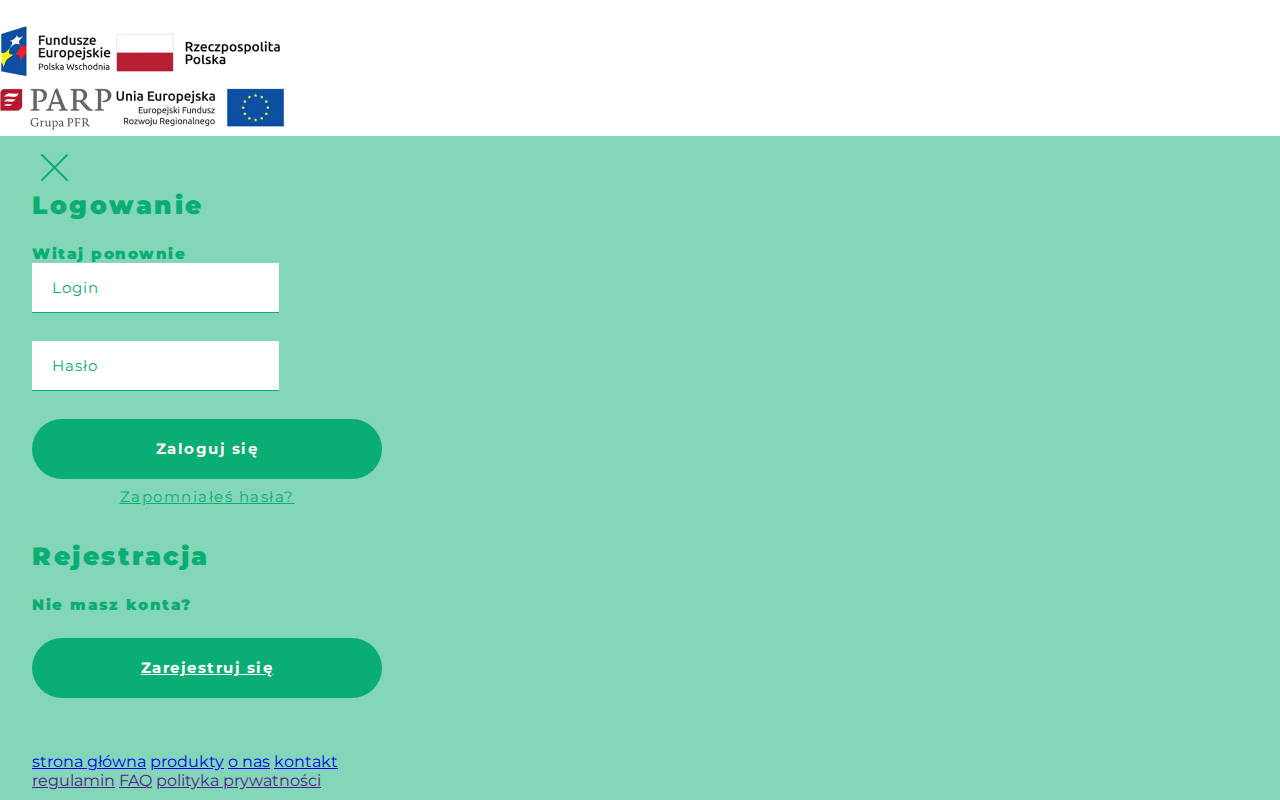
==== commit c22aafcd: "fixy" ====
--- a/index.html
+++ b/index.html
@@ -28,7 +28,7 @@
               <a href="./about.html" class="navigation-links">o nas</a>
               <a href="./contact.html" class="navigation-links">kontakt</a>
             </div>
-            <div class="search-bar d-flex">
+            <div class="search-bar d-flex align-items-center">
               <div class="position-relative">
               <img data-search-bar-icon class="d-block d-md-none d-lg-none" src="./img/zoom-green.svg" alt="">
               <img data-search-bar-icon-white class="d-none" src="./img/zoom-white.svg" alt="">
@@ -42,7 +42,7 @@
                   
                   <img  src="./img/person-head.svg" alt="">
                   <div class="person-body"></div>
-                  <div class="position-absolute account-wrapper-white d-md-none d-none">
+                  <div class="position-absolute account-wrapper-white  d-none">
                     <div class="first-wrapper d-flex justify-content-center align-items-center w-100">
                     <a class="text-center" href="">Moje konto</a>
               
@@ -139,7 +139,7 @@
       <div class="container">
         <div class="col-12">
             <div class="row">
-                <div class="col-12 col-md-12 col-lg-6 m-0 p-0 card-product-big">
+                <div class="col-12 col-md-12 col-lg-6 m-0 p-0 card-product-big position-relative">
                     <div class="img-wrapper">
                       <img class="product-img" src="./img/product-children.png" alt="">
                     </div>
@@ -147,6 +147,12 @@
                       <p class="product-title">Drabinka 01</p>
                       <p class="product-price">000,000 zł</p>
                     </div>
+                    <svg class="position-absolute single-faces-homepage d-none d-md-none d-lg-block d-xl-block d-xxl-block" xmlns="http://www.w3.org/2000/svg" width="161" height="125" viewBox="0 0 161 125" fill="none">
+                      <path d="M45.237 124.428C20.56 124.428 0.5 104.394 0.5 79.7493V72.0379C0.5 66.7909 4.77208 62.5244 9.99936 62.5244C15.2266 62.5244 19.5252 66.7909 19.5252 72.0379V79.7493C19.5252 93.9003 31.0677 105.428 45.237 105.428C59.4064 105.428 70.9489 93.9003 70.9489 79.7493C70.9489 74.5024 75.2209 70.2359 80.4747 70.2359C85.7285 70.2359 89.974 74.5024 89.974 79.7493C89.974 104.394 69.914 124.428 45.237 124.428Z" fill="#F26E52"/>
+                      <path d="M9.99936 19.2234C4.74555 19.2234 0.5 14.9834 0.5 9.73644C0.5 4.48946 4.74555 0.249512 9.99936 0.249512C15.2532 0.249512 19.4986 4.48946 19.4986 9.73644C19.4986 14.9834 15.2532 19.2234 9.99936 19.2234Z" fill="#F26E52"/>
+                      <path d="M151.001 19.2234C145.747 19.2234 141.502 14.9834 141.502 9.73644C141.502 4.48946 145.747 0.249512 151.001 0.249512C156.255 0.249512 160.501 4.48946 160.501 9.73644C160.501 14.9834 156.255 19.2234 151.001 19.2234Z" fill="#F26E52"/>
+                      <path d="M160.499 72.0085V79.7465C160.499 104.391 140.413 124.425 115.762 124.425C91.1119 124.425 71.0254 104.391 71.0254 79.7465V28.7076C71.0254 23.4607 75.2974 19.2207 80.5247 19.2207C85.7519 19.2207 90.0505 23.4872 90.0505 28.7076V79.7465C90.0505 93.8974 101.567 105.425 115.736 105.425C129.905 105.425 141.448 93.8974 141.448 79.7465V72.0085C141.448 66.7615 145.72 62.5215 150.974 62.5215C156.227 62.5215 160.473 66.788 160.473 72.0085" fill="#F26E52"/>
+                      </svg>
                 </div>
                 <div class="col-12 col-md-12 col-lg-6 p-0 m-0">
                     <div class="row">
@@ -415,7 +421,7 @@
 
     <div class="modal fade" id="loginModal" tabindex="-1" aria-labelledby="loginModalLabel" aria-hidden="true">
     
-      <div class="modal-dialog modal-dialog-centered modal-lg modal-fullscreen">
+      <div class="modal-dialog modal-dialog-centered modal-lg modal-fullscreen-lg-down">
         <div class="modal-content">
           <div class="modal-header border-none">
             <h5 class="modal-title" id="loginModalLabel"></h5>
--- a/style.css
+++ b/style.css
@@ -4,6 +4,139 @@
   margin: 0;
   padding: 0;
   font-family: "Montserrat", sans-serif;
+}
+
+.footer-product-detail {
+  background-color: #fff6f9 !important;
+}
+.footer-product-detail .link-wrapper .footer-link {
+  color: #f26e52 !important;
+}
+.footer-product-detail .logo-wrapper-footer {
+  background-color: #fff6f9 !important;
+}
+.footer-product-detail .logo-wrapper-footer .address-wrapper .footer-section-address {
+  color: #f26e52 !important;
+}
+
+.additional-info-about-product {
+  margin-top: 32px;
+}
+.additional-info-about-product .svg-wrapper {
+  --bs-gutter-x: 0.5rem;
+}
+.additional-info-about-product .svg-text-wrapper {
+  display: flex;
+  flex-direction: column;
+  justify-content: center;
+  align-items: center;
+}
+.additional-info-about-product .orange,
+.additional-info-about-product .green,
+.additional-info-about-product .pink,
+.additional-info-about-product .gray,
+.additional-info-about-product .blue {
+  transition: 0.4s;
+}
+.additional-info-about-product .orange:hover {
+  background: #f26e52;
+  box-shadow: 0px 4px 4px 0px rgba(242, 110, 82, 0.5);
+  cursor: pointer;
+}
+.additional-info-about-product .green:hover {
+  background: #0aad73;
+  box-shadow: 0px 4px 4px 0px rgba(10, 173, 115, 0.5);
+  cursor: pointer;
+}
+.additional-info-about-product .pink:hover {
+  background: #f5ccd9;
+  box-shadow: 0px 4px 4px 0px rgba(245, 204, 217, 0.5);
+  cursor: pointer;
+}
+.additional-info-about-product .gray:hover {
+  background: #e1e1e1;
+  box-shadow: 0px 4px 4px 0px rgba(188, 188, 188, 0.5);
+  cursor: pointer;
+}
+.additional-info-about-product .blue:hover {
+  background: #add6db;
+  box-shadow: 0px 4px 4px 0px rgba(173, 214, 219, 0.5);
+  cursor: pointer;
+}
+.additional-info-about-product [data-icon-tick] {
+  cursor: pointer;
+}
+.additional-info-about-product [data-product-detail-arrow] {
+  right: 5%;
+  top: 40%;
+  transition: 0.4s;
+}
+.additional-info-about-product .color-text-prod {
+  color: #0aad73;
+  font-family: Montserrat;
+  font-size: 12px;
+  font-style: normal;
+  font-weight: 500;
+  line-height: 20.608px; /* 171.735% */
+  letter-spacing: 0.412px;
+  margin-bottom: 0;
+  text-align: center;
+  margin-top: 5px;
+}
+.additional-info-about-product .custom-dropdown-product {
+  margin-bottom: 30px;
+  background: #f3f9fa;
+  color: #0aad73;
+  text-align: justify;
+  font-family: Montserrat;
+  font-size: 15px;
+  font-style: normal;
+  font-weight: 700;
+  line-height: 20px;
+  letter-spacing: 1.5px;
+  padding: 15px 20px;
+  width: 100%;
+  border: none;
+}
+.additional-info-about-product .img-icon-prod {
+  width: 50px;
+  height: 50px;
+  margin-bottom: 5px;
+}
+.additional-info-about-product .how-to-info-wrapper {
+  background: #f3f9fa;
+  padding: 20px 50px;
+}
+.additional-info-about-product .how-to-info-wrapper .info-href {
+  color: #0aad73;
+  text-align: center;
+  font-family: Montserrat;
+  font-size: 12px;
+  font-style: normal;
+  font-weight: 500;
+  line-height: 20.608px; /* 171.735% */
+  letter-spacing: 0.412px;
+  text-decoration: none;
+}
+.additional-info-about-product .how-to-info-wrapper .info-href:hover {
+  text-decoration: underline;
+  font-weight: 700;
+}
+.additional-info-about-product [data-product-detail-shipping-wrapper] {
+  background: #f3f9fa;
+  padding: 20px 10px;
+}
+.additional-info-about-product [data-product-detail-shipping-wrapper] .shipping-text {
+  color: #0aad73;
+  text-align: center;
+  font-family: Montserrat;
+  font-size: 9.294px;
+  font-style: normal;
+  font-weight: 500;
+  line-height: 15.96px; /* 171.735% */
+  letter-spacing: 0.319px;
+  margin-bottom: 0;
+  height: 35px;
 }
 
 .hero-section.hero-section-product {
@@ -1841,6 +1974,14 @@
   order: 2 !important;
 }
 
+@media (max-width: 440px) {
+  [data-svg-icon-prod] {
+    width: 90%;
+  }
+  [data-icon-tick] {
+    width: 90%;
+  }
+}
 @media (max-width: 400px) {
   .hero-section .hero-section-wrapper .hero-text-h1 {
     font-size: 32px !important;
@@ -2748,12 +2889,29 @@
     line-height: 80px;
     font-size: 60px;
   }
+  .modal .modal-login-content {
+    width: 100% !important;
+    margin-top: 140px !important;
+  }
 }
 .show-more-section .col-12 {
   padding: 0px;
 }
 .show-more-section .col-12 .text-wrapper {
   padding: 0px 32px;
+}
+
+.green-input {
+  border-bottom: 1px solid #0aad73 !important;
+  color: #0aad73 !important;
+}
+
+.green-input::-moz-placeholder {
+  color: #0aad73 !important;
+}
+
+.green-input::placeholder {
+  color: #0aad73 !important;
 }
 
 .product-detail-href {
@@ -2807,4 +2965,154 @@
   to {
     background-position-y: 179px;
   }
+}
+.search-bar .search-toolbar {
+  padding-bottom: 2px;
+}
+
+@media (min-width: 992px) and (max-width: 1399.98px) {
+  .hero-section .navigation-links-wrapper {
+    width: 452px;
+  }
+  .newsletter-section {
+    background-position-y: 50%;
+  }
+  [data-benefits-wrapper] .single-wrapper {
+    margin-right: 0px !important;
+    width: 50% !important;
+    padding: 0;
+  }
+  [data-benefits-wrapper] .single-wrapper [data-benefit-one],
+  [data-benefits-wrapper] .single-wrapper [data-benefit-two],
+  [data-benefits-wrapper] .single-wrapper [data-benefit-three],
+  [data-benefits-wrapper] .single-wrapper [data-benefit-four] {
+    padding: 0 10px !important;
+  }
+  .hero-section .hero-section-wrapper {
+    margin-top: 90px;
+  }
+  .homepage-product .product-wrapper-two .our-products-wrapper {
+    padding: 50px 50px;
+  }
+  .expirience-section {
+    padding: 64px 0;
+  }
+  .expirience-section .exp-wrapper-image .img-wrapper-exp img {
+    padding: 0px 40px;
+    width: 88%;
+  }
+  .expirience-section .expirience-text {
+    padding-right: 0px !important;
+    padding-left: 105px;
+  }
+  .about-us-section .wrapper-padding .img-wrapper-about-text {
+    padding: 50px 40px;
+  }
+  .about-us-section .wrapper-padding {
+    margin-right: 0px;
+  }
+  .about-us-section-two .wrapper-padding .img-wrapper-about-text {
+    padding: 50px 40px;
+  }
+  .about-us-section-two .wrapper-padding {
+    margin-left: 0px;
+  }
+  .hero-section.hero-section-contact .faces-left {
+    top: 40%;
+    width: 30%;
+  }
+  .hero-section.hero-section-contact .faces-right {
+    right: 0%;
+    top: 15%;
+    width: 30%;
+  }
+}
+@media (min-width: 992px) and (max-width: 1399.98px) and (min-height: 767px) and (max-height: 860px) {
+  .hero-section {
+    height: 100%;
+  }
+  .hero-section.hero-section-product {
+    height: 100%;
+  }
+  .hero-section.hero-section-about {
+    height: 100vh;
+  }
+  .hero-section.hero-section-about .about-hero-main {
+    margin-top: 160px;
+  }
+  .hero-section.hero-section-contact {
+    height: 100vh;
+  }
+  .hero-section.hero-section-register {
+    height: 100%;
+  }
+  .hero-section.hero-section-contact .faces-left {
+    top: 59%;
+    width: 25%;
+  }
+  .hero-section.hero-section-contact .faces-right {
+    right: 0%;
+    top: 15%;
+    width: 25%;
+  }
+}
+[data-img-one],
+[data-img-two] {
+  max-height: 328px;
+}
+
+@media (min-width: 1200px) {
+  .newsletter-section {
+    background-position-y: 50%;
+  }
+}
+@media (min-width: 1200px) and (min-height: 767px) and (max-height: 870px) {
+  .hero-section {
+    height: 100%;
+  }
+  .hero-section.hero-section-product {
+    height: 100%;
+  }
+  .hero-section.hero-section-about {
+    height: 100vh;
+  }
+  .hero-section.hero-section-about .about-hero-main {
+    margin-top: 160px;
+  }
+  .hero-section.hero-section-contact {
+    height: 100vh;
+  }
+  .hero-section.hero-section-register {
+    height: 100%;
+  }
+}
+.single-faces-homepage {
+  top: 10%;
+  left: -12%;
+}
+
+.single-faces-about-left {
+  top: 20%;
+  left: 5%;
+}
+
+.single-faces-about-right {
+  right: 9%;
+  top: 64%;
+}
+
+.orange-faces-single-right {
+  top: 55%;
+  right: 19%;
+}
+
+.single-green-face-left {
+  top: 60%;
+  left: 15%;
+}
+
+@media (min-width: 1599px) {
+  .about-us-section .wrapper-padding .img-wrapper-about-text {
+    padding-right: 220px;
+  }
 }/*# sourceMappingURL=style.css.map */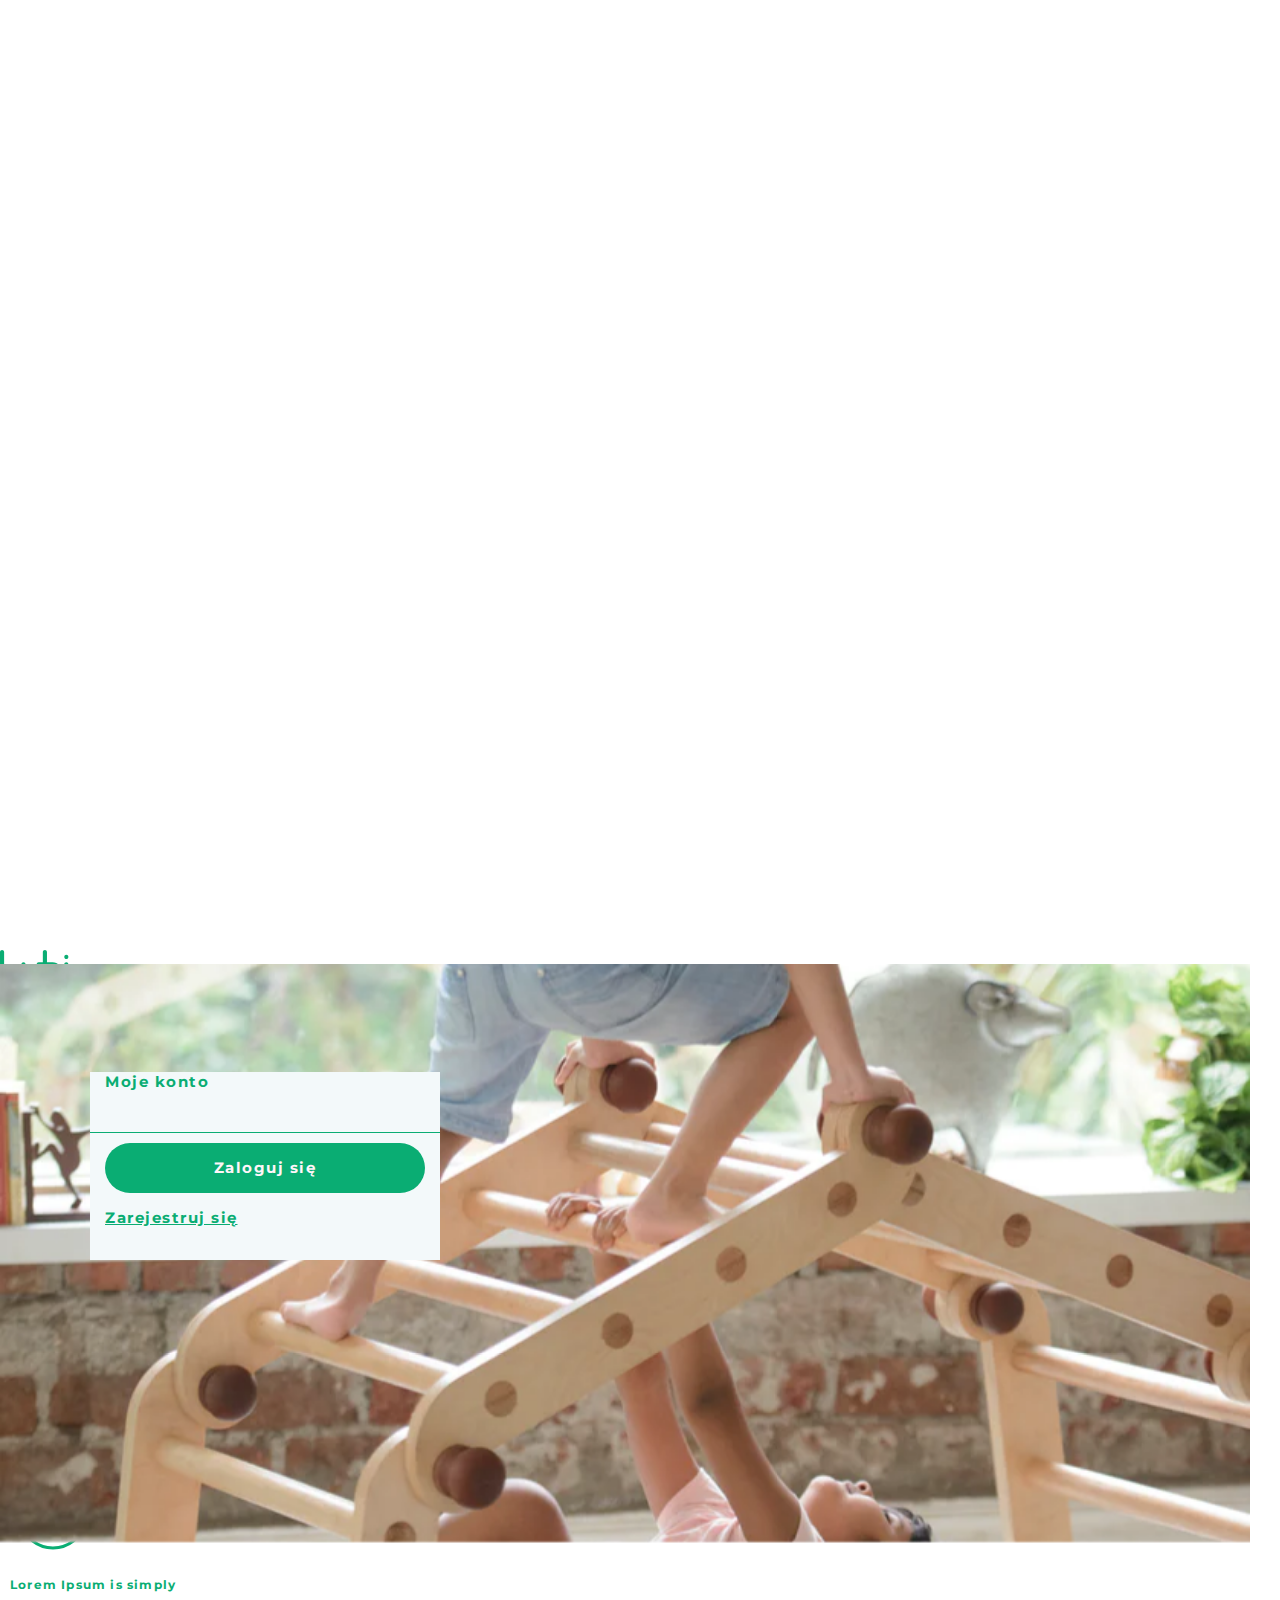
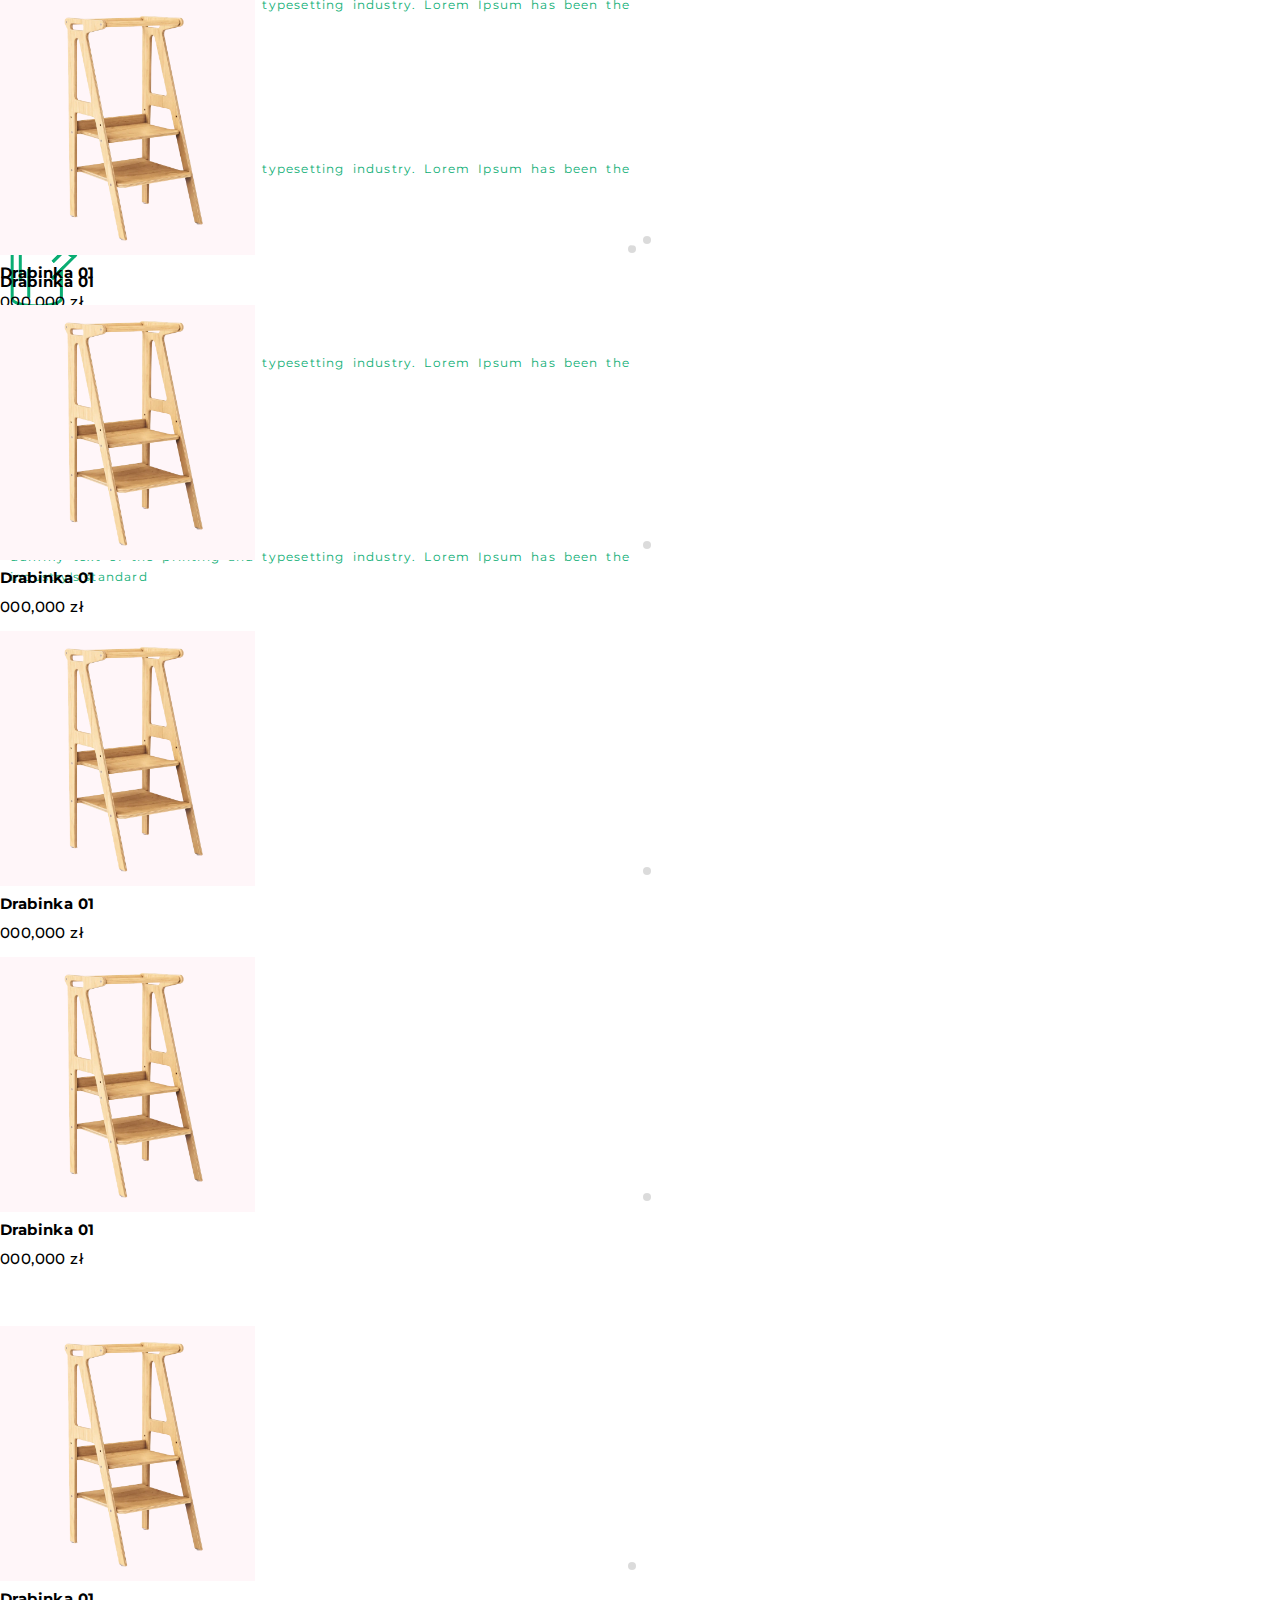
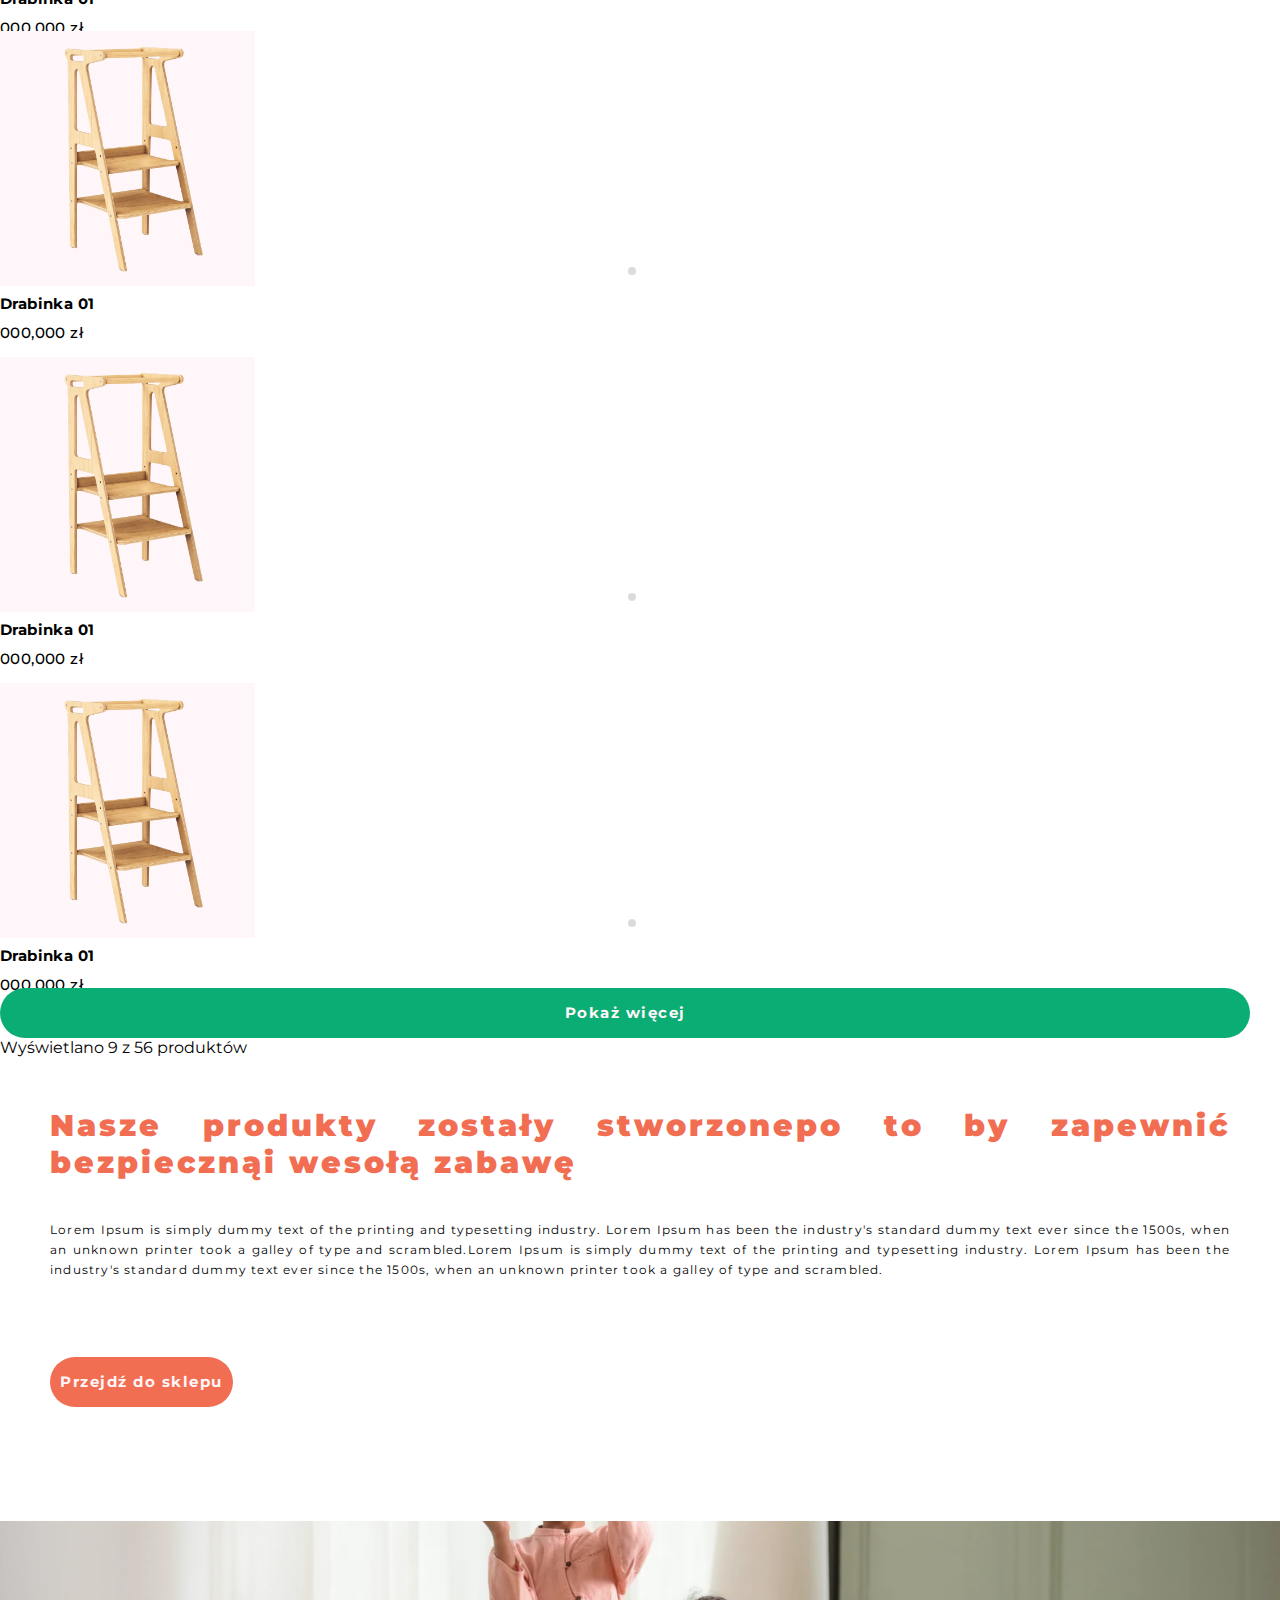
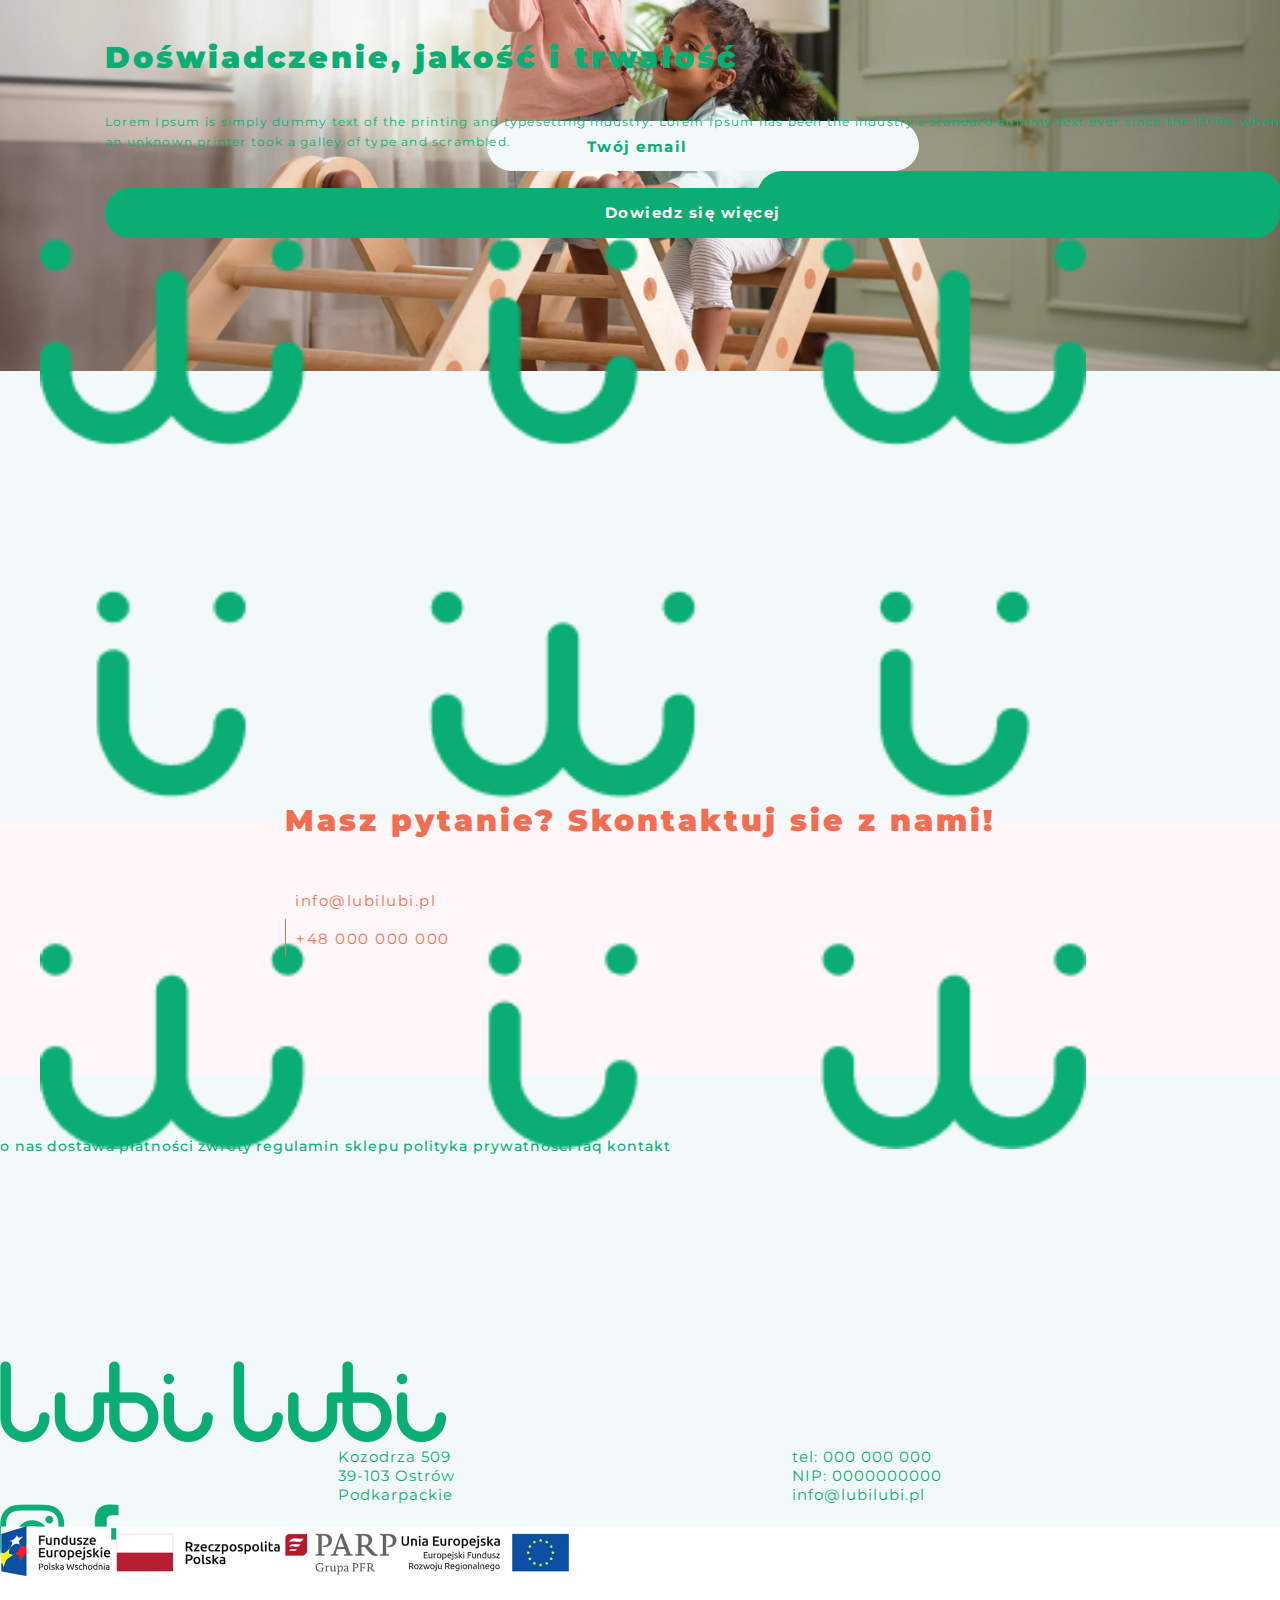
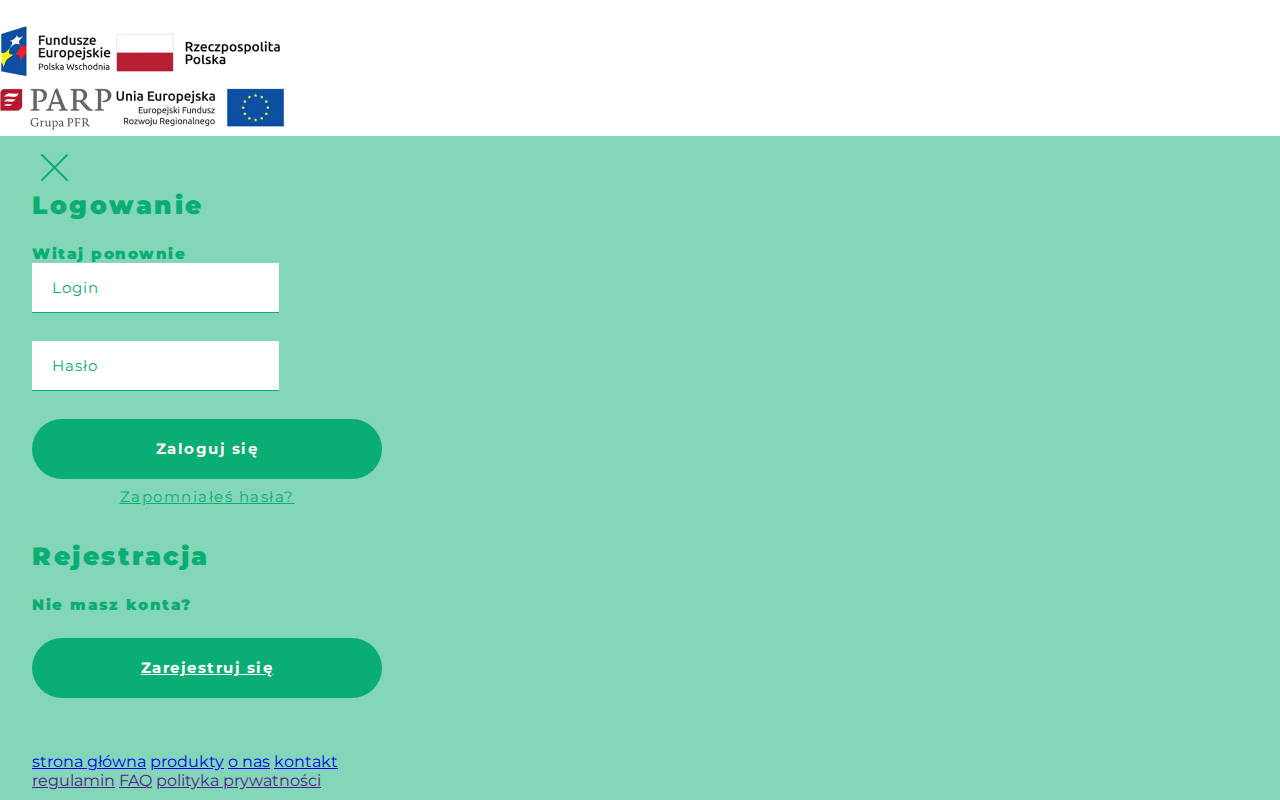
==== commit f5ebf1f2: "splide.js" ====
--- a/index.html
+++ b/index.html
@@ -6,6 +6,7 @@
     <meta name="format-detection" content="telephone=no">
     <title>Lubi Lubi strona główna</title>
     <link href="https://cdn.jsdelivr.net/npm/bootstrap@5.3.1/dist/css/bootstrap.min.css" rel="stylesheet" integrity="sha384-4bw+/aepP/YC94hEpVNVgiZdgIC5+VKNBQNGCHeKRQN+PtmoHDEXuppvnDJzQIu9" crossorigin="anonymous">
+    <link rel="stylesheet" href="https://cdn.jsdelivr.net/npm/@splidejs/splide@4.1.4/dist/css/splide.min.css">
     <link rel="stylesheet" href="./style.css">
 </head>
   <body>
@@ -141,7 +142,16 @@
             <div class="row">
                 <div class="col-12 col-md-12 col-lg-6 m-0 p-0 card-product-big position-relative">
                     <div class="img-wrapper">
-                      <img class="product-img" src="./img/product-children.png" alt="">
+                      <!-- <img class="product-img" src="./img/product-children.png" alt=""> -->
+                      <section class="splide" aria-labelledby="carousel-heading">
+                        <div class="splide__track">
+                          <ul class="splide__list">
+                            <li class="splide__slide"> <img class="product-img contain" src="./img/product-children.png" alt=""></li>
+                            <li class="splide__slide"><img class="img-prod w-100 h-100 bg-prod" src="./img/product-solo.png" alt=""></li>
+                          </ul>
+                        </div>
+                      </section>
+
                     </div>
                     <div class="card-footer-product">
                       <p class="product-title">Drabinka 01</p>
@@ -158,22 +168,53 @@
                     <div class="row">
                         <div class="col-12 col-md-6 col-lg-6 ">
                           <div class="card-product-small">
-                            <div class="small-prod-wrapper">
-                              <div class="new-badge"></div>
-                              <img class="img-prod" src="./img/product-solo.png" alt="">
-                            </div>
+                          
+                              
+                              <!-- <img class="img-prod" src="./img/product-solo.png" alt=""> -->
+                              <section class="splide " aria-labelledby="carousel-heading">
+                                <div class="splide__track">
+                                  <ul class="splide__list">
+                                    <li class="splide__slide splide-small-wrapper"><img class="img-prod w-100 bg-prod contain" src="./img/product-solo.png" alt=""></li>
+                                    <li class="splide__slide splide-small-wrapper"> <img class="product-img w-100 cover" src="./img/product-children.png" alt=""></li>                                  
+                                  </ul>
+                                </div>
+                              </section>
+
+
+
+                          
+                            <div class="card-footer-product" >
+                              <p class="product-title">Drabinka 01</p>
+                              <p class="product-price">000,000 zł</p>
+                            </div>
+                          </div>
+                        </div>
+                        <div class="col-12 col-md-6 col-lg-6">
+                          <div class="card-product-small">
+                            <section class="splide " aria-labelledby="carousel-heading">
+                              <div class="splide__track">
+                                <ul class="splide__list">
+                                  <li class="splide__slide splide-small-wrapper"><img class="img-prod w-100 bg-prod contain" src="./img/product-solo.png" alt=""></li>
+                                  <li class="splide__slide splide-small-wrapper"> <img class="product-img w-100 cover" src="./img/product-children.png" alt=""></li>                                  
+                                </ul>
+                              </div>
+                            </section>
                             <div class="card-footer-product">
                               <p class="product-title">Drabinka 01</p>
                               <p class="product-price">000,000 zł</p>
                             </div>
                           </div>
                         </div>
-                        <div class="col-12 col-md-6 col-lg-6">
+                        <div class="col-12 col-md-6 col-lg-6 mt21">
                           <div class="card-product-small">
-                            <div class="small-prod-wrapper">
-                              <div class="new-badge"></div>
-                              <img class="img-prod" src="./img/product-solo.png" alt="">
-                            </div>
+                            <section class="splide " aria-labelledby="carousel-heading">
+                              <div class="splide__track">
+                                <ul class="splide__list">
+                                  <li class="splide__slide splide-small-wrapper"><img class="img-prod w-100 bg-prod contain" src="./img/product-solo.png" alt=""></li>
+                                  <li class="splide__slide splide-small-wrapper"> <img class="product-img w-100 cover" src="./img/product-children.png" alt=""></li>                                  
+                                </ul>
+                              </div>
+                            </section>
                             <div class="card-footer-product">
                               <p class="product-title">Drabinka 01</p>
                               <p class="product-price">000,000 zł</p>
@@ -182,22 +223,14 @@
                         </div>
                         <div class="col-12 col-md-6 col-lg-6 mt21">
                           <div class="card-product-small">
-                            <div class="small-prod-wrapper">
-                              <div class="new-badge"></div>
-                              <img class="img-prod" src="./img/product-solo.png" alt="">
-                            </div>
-                            <div class="card-footer-product">
-                              <p class="product-title">Drabinka 01</p>
-                              <p class="product-price">000,000 zł</p>
-                            </div>
-                          </div>
-                        </div>
-                        <div class="col-12 col-md-6 col-lg-6 mt21">
-                          <div class="card-product-small">
-                            <div class="small-prod-wrapper">
-                              <div class="new-badge"></div>
-                              <img class="img-prod" src="./img/product-solo.png" alt="">
-                            </div>
+                            <section class="splide " aria-labelledby="carousel-heading">
+                              <div class="splide__track">
+                                <ul class="splide__list">
+                                  <li class="splide__slide splide-small-wrapper"><img class="img-prod w-100 bg-prod contain" src="./img/product-solo.png" alt=""></li>
+                                  <li class="splide__slide splide-small-wrapper"> <img class="product-img w-100 cover" src="./img/product-children.png" alt=""></li>                                  
+                                </ul>
+                              </div>
+                            </section>
                             <div class="card-footer-product">
                               <p class="product-title">Drabinka 01</p>
                               <p class="product-price">000,000 zł</p>
@@ -217,10 +250,14 @@
                       <div class="row">
                           <div class="col-12 col-md-6 col-lg-6 ">
                             <div class="card-product-small">
-                              <div class="small-prod-wrapper">
-                                <div class="new-badge"></div>
-                                <img class="img-prod" src="./img/product-solo.png" alt="">
-                              </div>
+                              <section class="splide " aria-labelledby="carousel-heading">
+                                <div class="splide__track">
+                                  <ul class="splide__list">
+                                    <li class="splide__slide splide-small-wrapper"><img class="img-prod w-100 bg-prod contain" src="./img/product-solo.png" alt=""></li>
+                                    <li class="splide__slide splide-small-wrapper"> <img class="product-img w-100 cover" src="./img/product-children.png" alt=""></li>                                  
+                                  </ul>
+                                </div>
+                              </section>
                               <div class="card-footer-product">
                                 <p class="product-title">Drabinka 01</p>
                                 <p class="product-price">000,000 zł</p>
@@ -229,10 +266,14 @@
                           </div>
                           <div class="col-12 col-md-6 col-lg-6">
                             <div class="card-product-small">
-                              <div class="small-prod-wrapper">
-                                <div class="new-badge"></div>
-                                <img class="img-prod" src="./img/product-solo.png" alt="">
-                              </div>
+                              <section class="splide " aria-labelledby="carousel-heading">
+                                <div class="splide__track">
+                                  <ul class="splide__list">
+                                    <li class="splide__slide splide-small-wrapper"><img class="img-prod w-100 bg-prod contain" src="./img/product-solo.png" alt=""></li>
+                                    <li class="splide__slide splide-small-wrapper"> <img class="product-img w-100 cover" src="./img/product-children.png" alt=""></li>                                  
+                                  </ul>
+                                </div>
+                              </section>
                               <div class="card-footer-product">
                                 <p class="product-title">Drabinka 01</p>
                                 <p class="product-price">000,000 zł</p>
@@ -241,10 +282,14 @@
                           </div>
                           <div class="col-12 col-md-6 col-lg-6 mt21">
                             <div class="card-product-small">
-                              <div class="small-prod-wrapper">
-                                <div class="new-badge"></div>
-                                <img class="img-prod" src="./img/product-solo.png" alt="">
-                              </div>
+                              <section class="splide " aria-labelledby="carousel-heading">
+                                <div class="splide__track">
+                                  <ul class="splide__list">
+                                    <li class="splide__slide splide-small-wrapper"><img class="img-prod w-100 bg-prod contain" src="./img/product-solo.png" alt=""></li>
+                                    <li class="splide__slide splide-small-wrapper"> <img class="product-img w-100 cover" src="./img/product-children.png" alt=""></li>                                  
+                                  </ul>
+                                </div>
+                              </section>
                               <div class="card-footer-product">
                                 <p class="product-title">Drabinka 01</p>
                                 <p class="product-price">000,000 zł</p>
@@ -253,10 +298,14 @@
                           </div>
                           <div class="col-12 col-md-6 col-lg-6 mt21">
                             <div class="card-product-small">
-                              <div class="small-prod-wrapper">
-                                <div class="new-badge"></div>
-                                <img class="img-prod" src="./img/product-solo.png" alt="">
-                              </div>
+                              <section class="splide " aria-labelledby="carousel-heading">
+                                <div class="splide__track">
+                                  <ul class="splide__list">
+                                    <li class="splide__slide splide-small-wrapper"><img class="img-prod w-100 bg-prod contain" src="./img/product-solo.png" alt=""></li>
+                                    <li class="splide__slide splide-small-wrapper"> <img class="product-img w-100 cover" src="./img/product-children.png" alt=""></li>                                  
+                                  </ul>
+                                </div>
+                              </section>
                               <div class="card-footer-product">
                                 <p class="product-title">Drabinka 01</p>
                                 <p class="product-price">000,000 zł</p>
@@ -478,6 +527,16 @@
 
      
     <script src="https://cdn.jsdelivr.net/npm/bootstrap@5.3.1/dist/js/bootstrap.bundle.min.js" integrity="sha384-HwwvtgBNo3bZJJLYd8oVXjrBZt8cqVSpeBNS5n7C8IVInixGAoxmnlMuBnhbgrkm" crossorigin="anonymous"></script>
+    <script src="https://cdn.jsdelivr.net/npm/@splidejs/splide@4.1.4/dist/js/splide.min.js"></script>
     <script src="./script.js"></script>
+
+    <script>
+      var elms = document.getElementsByClassName( 'splide' );
+
+for ( var i = 0; i < elms.length; i++ ) {
+  new Splide( elms[ i ] ).mount();
+}
+
+    </script>
   </body>
 </html>--- a/style.css
+++ b/style.css
@@ -17,6 +17,33 @@
 }
 .footer-product-detail .logo-wrapper-footer .address-wrapper .footer-section-address {
   color: #f26e52 !important;
+}
+
+.cover {
+  -o-object-fit: cover;
+     object-fit: cover;
+}
+
+.contain {
+  -o-object-fit: contain;
+     object-fit: contain;
+}
+
+.bg-prod {
+  background-color: #FFF6F9;
+}
+
+.splide__slide .img-prod {
+  -o-object-fit: contain;
+     object-fit: contain;
+}
+
+.splide__arrow {
+  display: none;
+}
+
+.splide-small-wrapper img {
+  height: 255px;
 }
 
 .additional-info-about-product {
@@ -568,6 +595,7 @@
 
 .hero-section {
   padding: 50px 0px;
+  background-position: top;
   height: 100vh;
   background-image: url(./img/hero.png);
   background-size: cover;
@@ -2346,6 +2374,10 @@
     padding: 0 !important;
     margin: 0 !important;
   }
+  .homepage-product .card-product-big .card-footer-product {
+    margin-top: 24px;
+    margin-bottom: 36px;
+  }
   .homepage-product .card-product-big .img-wrapper img {
     height: 380px !important;
   }
@@ -2361,6 +2393,13 @@
     height: 380px !important;
     -o-object-fit: contain !important;
        object-fit: contain !important;
+  }
+  .homepage-product .card-product-small .card-footer-product {
+    margin-top: 24px;
+    margin-bottom: 36px;
+  }
+  .product-wrapper-two {
+    margin-top: 0px !important;
   }
   .newsletter-section {
     margin-top: 0px;
@@ -2745,6 +2784,42 @@
     z-index: 100;
     position: relative;
   }
+  .cover {
+    -o-object-fit: cover;
+       object-fit: cover;
+  }
+  .contain {
+    -o-object-fit: contain;
+       object-fit: contain;
+  }
+  .bg-prod {
+    background-color: #FFF6F9;
+  }
+  .splide__slide .img-prod {
+    -o-object-fit: contain;
+       object-fit: contain;
+  }
+  .splide__arrow {
+    display: block;
+    top: 115%;
+    left: 55%;
+    width: 70px;
+    height: 70px;
+    background: #FAE6EC;
+  }
+  .splide__arrow svg {
+    fill: #F26E52;
+    stroke: #F26E52;
+    width: auto;
+    width: 40px;
+    height: 40px;
+  }
+  .splide__arrow--next {
+    left: 80%;
+  }
+  .splide-small-wrapper img {
+    height: 380px;
+  }
 }
 @media (min-width: 768px) and (max-width: 991.98px) {
   .homepage-product .card-product-big {
@@ -2971,6 +3046,9 @@
 }
 
 @media (min-width: 992px) and (max-width: 1399.98px) {
+  .contact-form .label-upload {
+    width: 30%;
+  }
   .hero-section .navigation-links-wrapper {
     width: 452px;
   }
@@ -3111,6 +3189,23 @@
   left: 15%;
 }
 
+@media (max-width: 1600px) {
+  .single-faces-homepage {
+    display: none !important;
+  }
+  .single-faces-about-left {
+    display: none !important;
+  }
+  .single-faces-about-right {
+    display: none !important;
+  }
+  .orange-faces-single-right {
+    display: none !important;
+  }
+  .single-green-face-left {
+    display: none !important;
+  }
+}
 @media (min-width: 1599px) {
   .about-us-section .wrapper-padding .img-wrapper-about-text {
     padding-right: 220px;
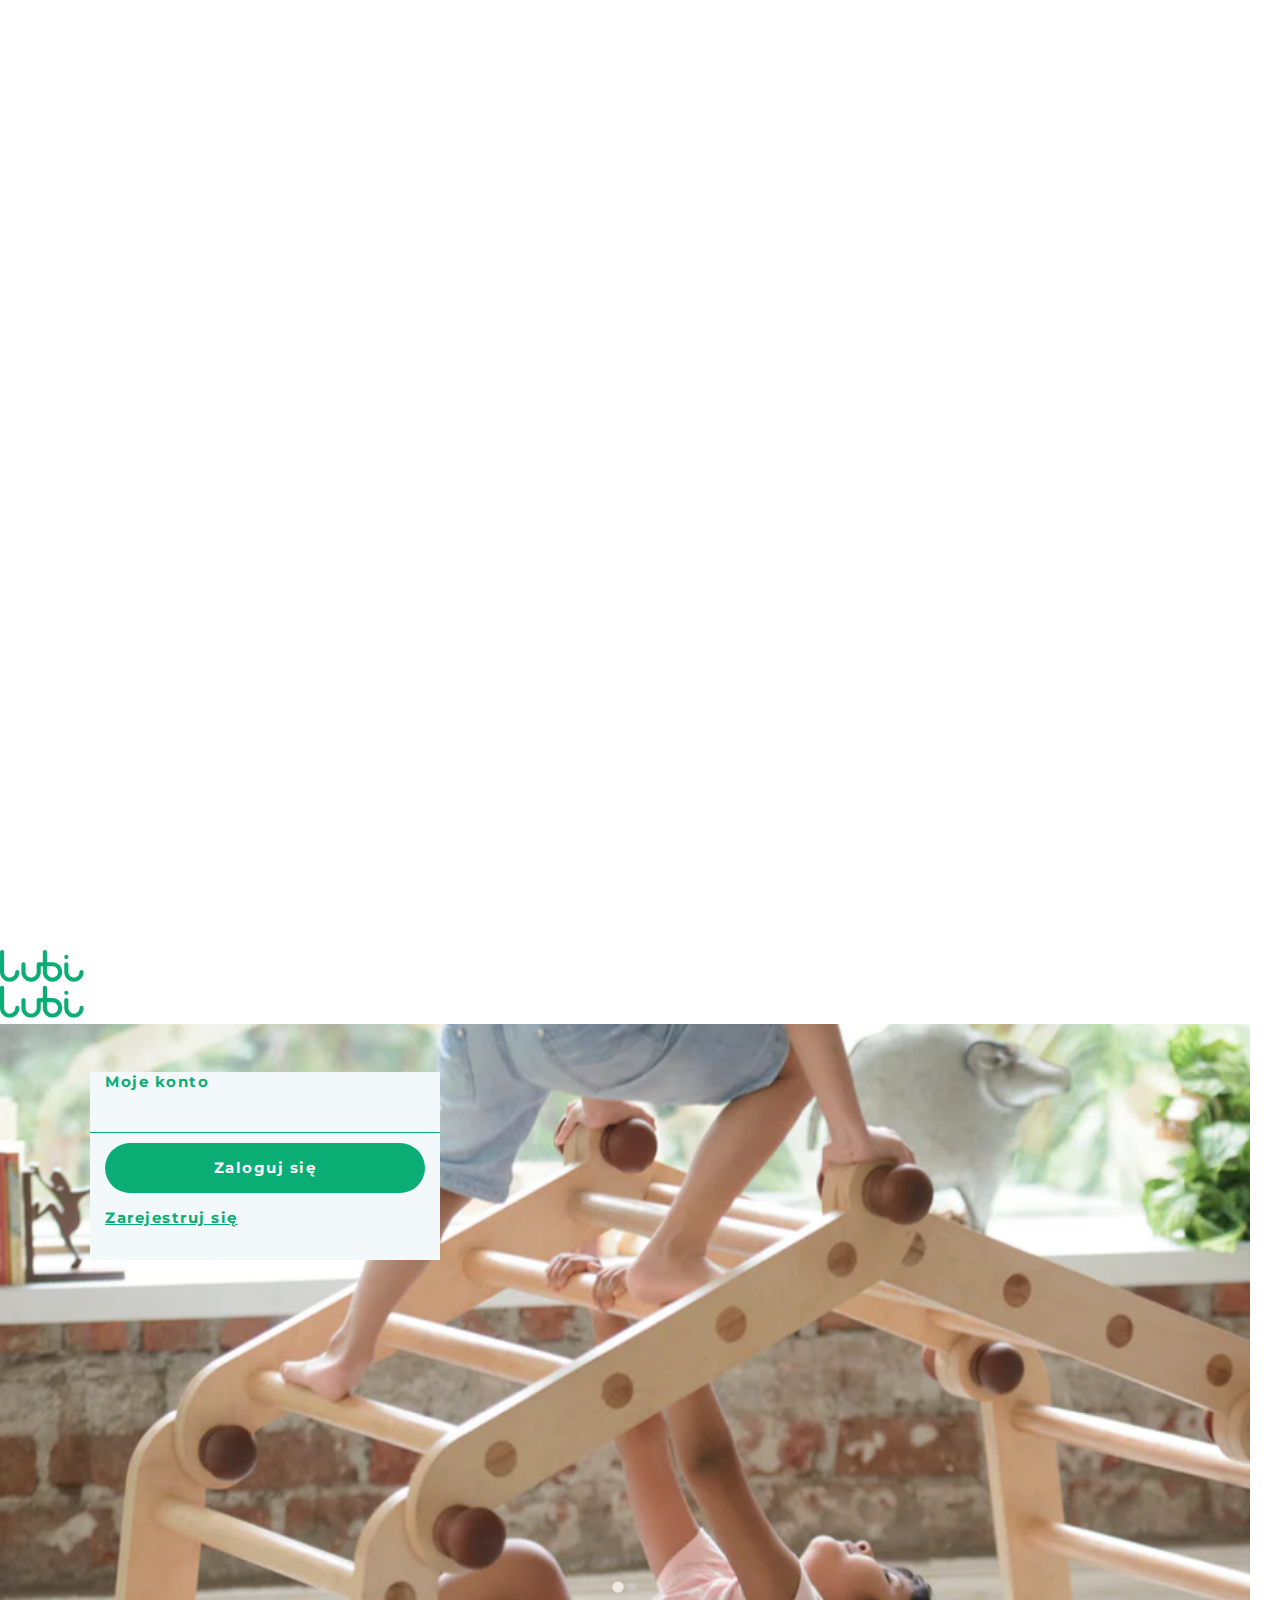
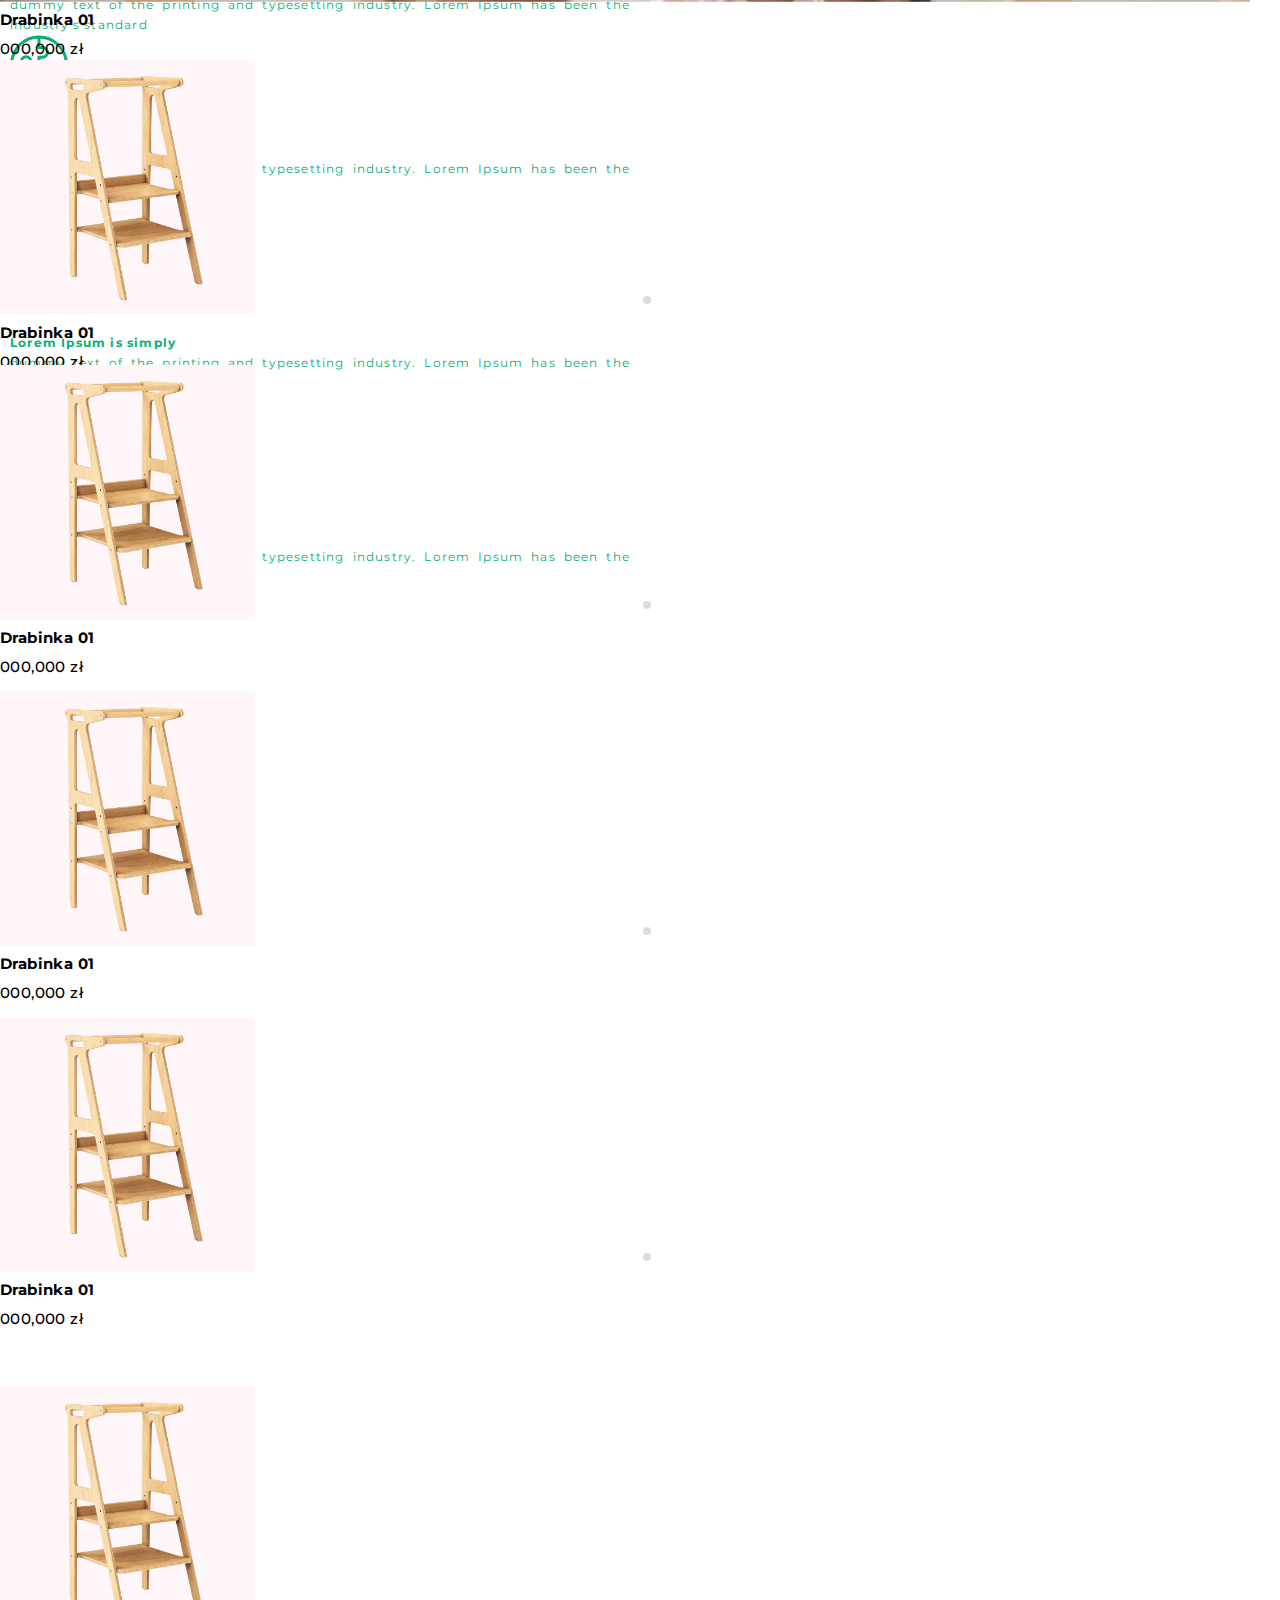
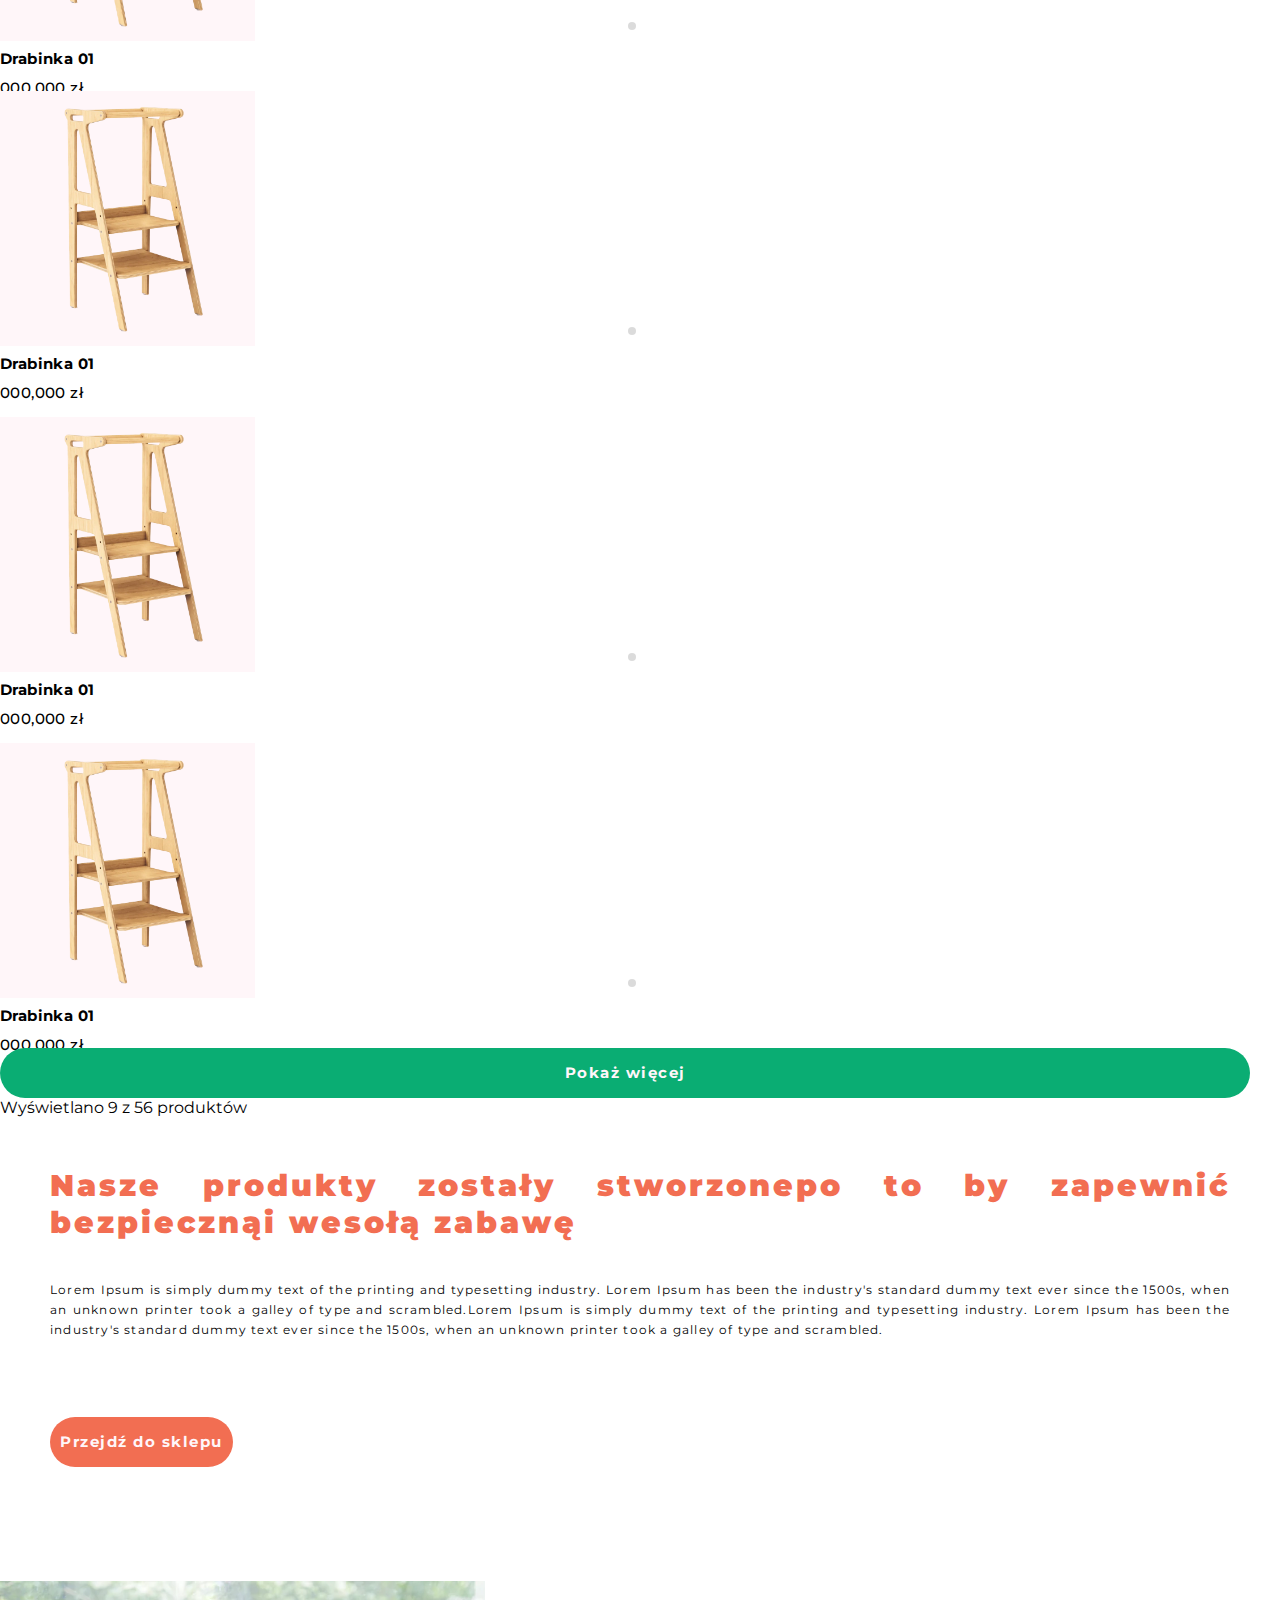
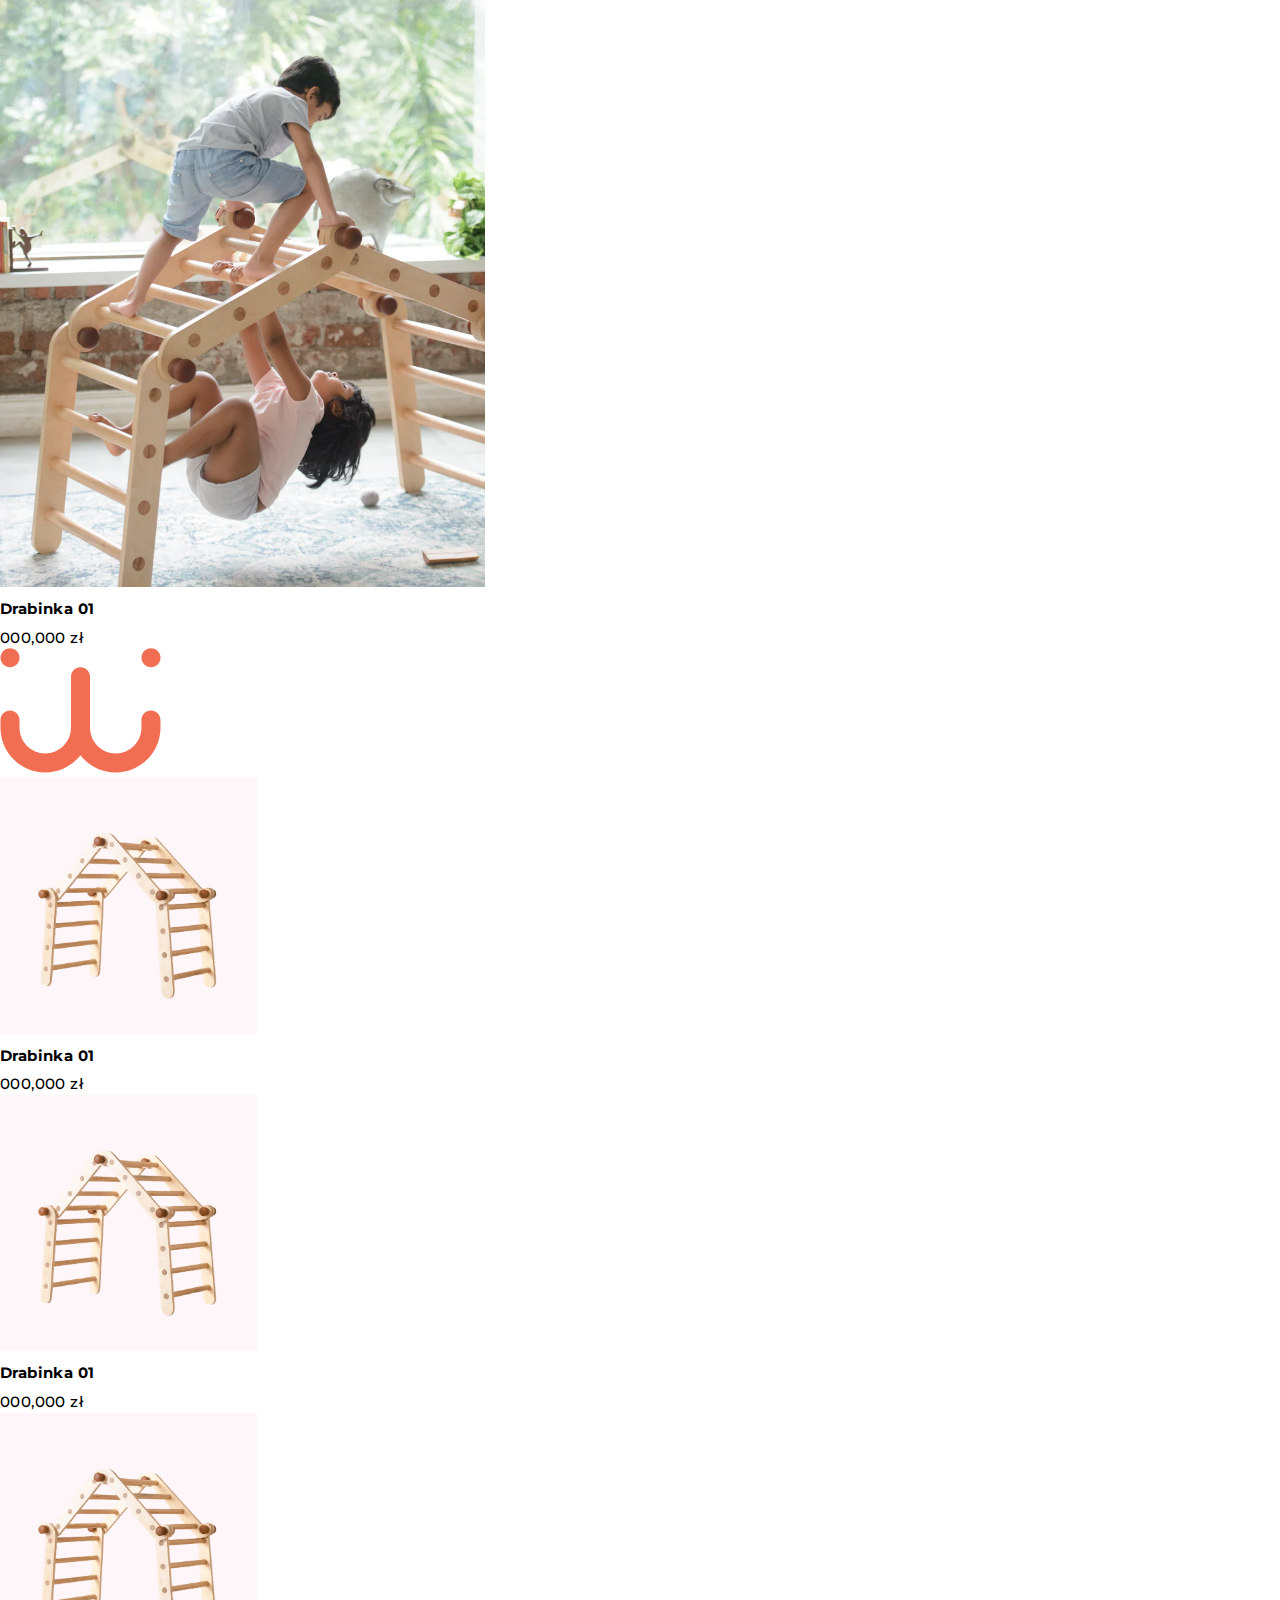
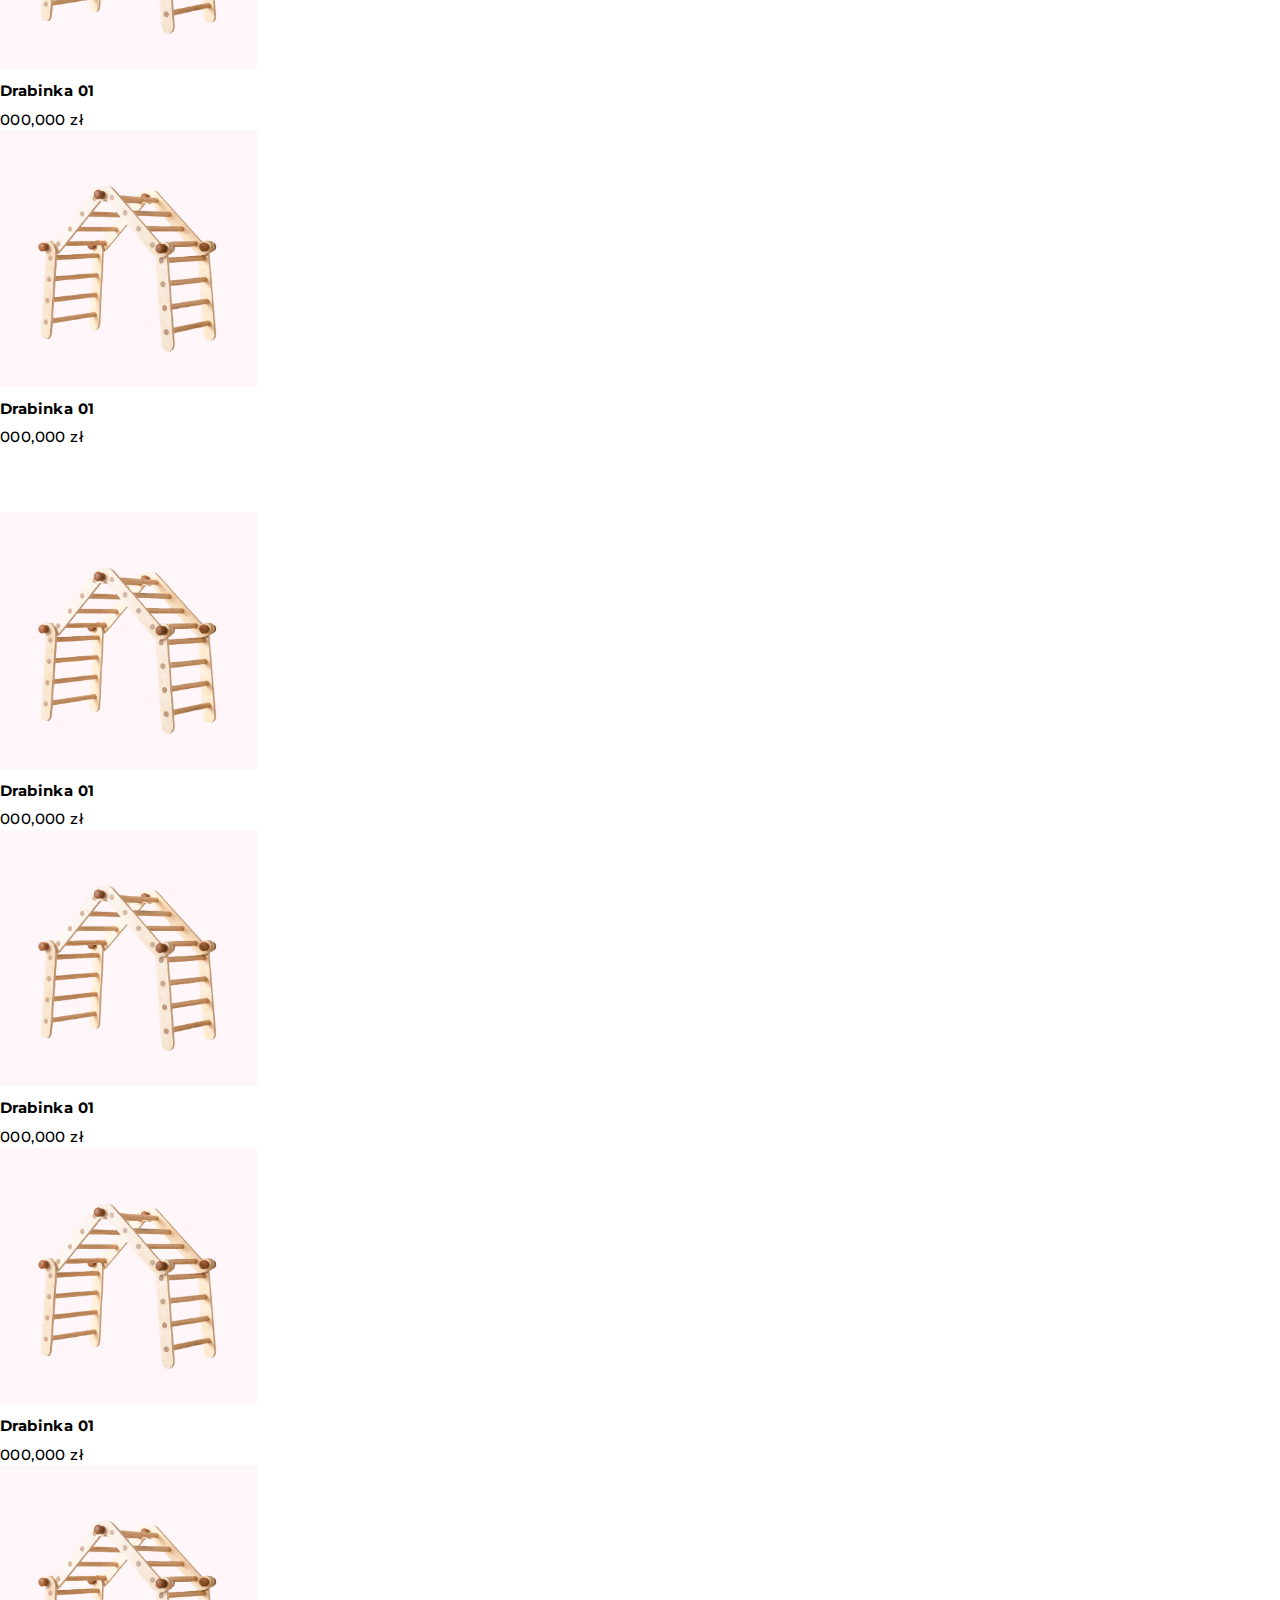
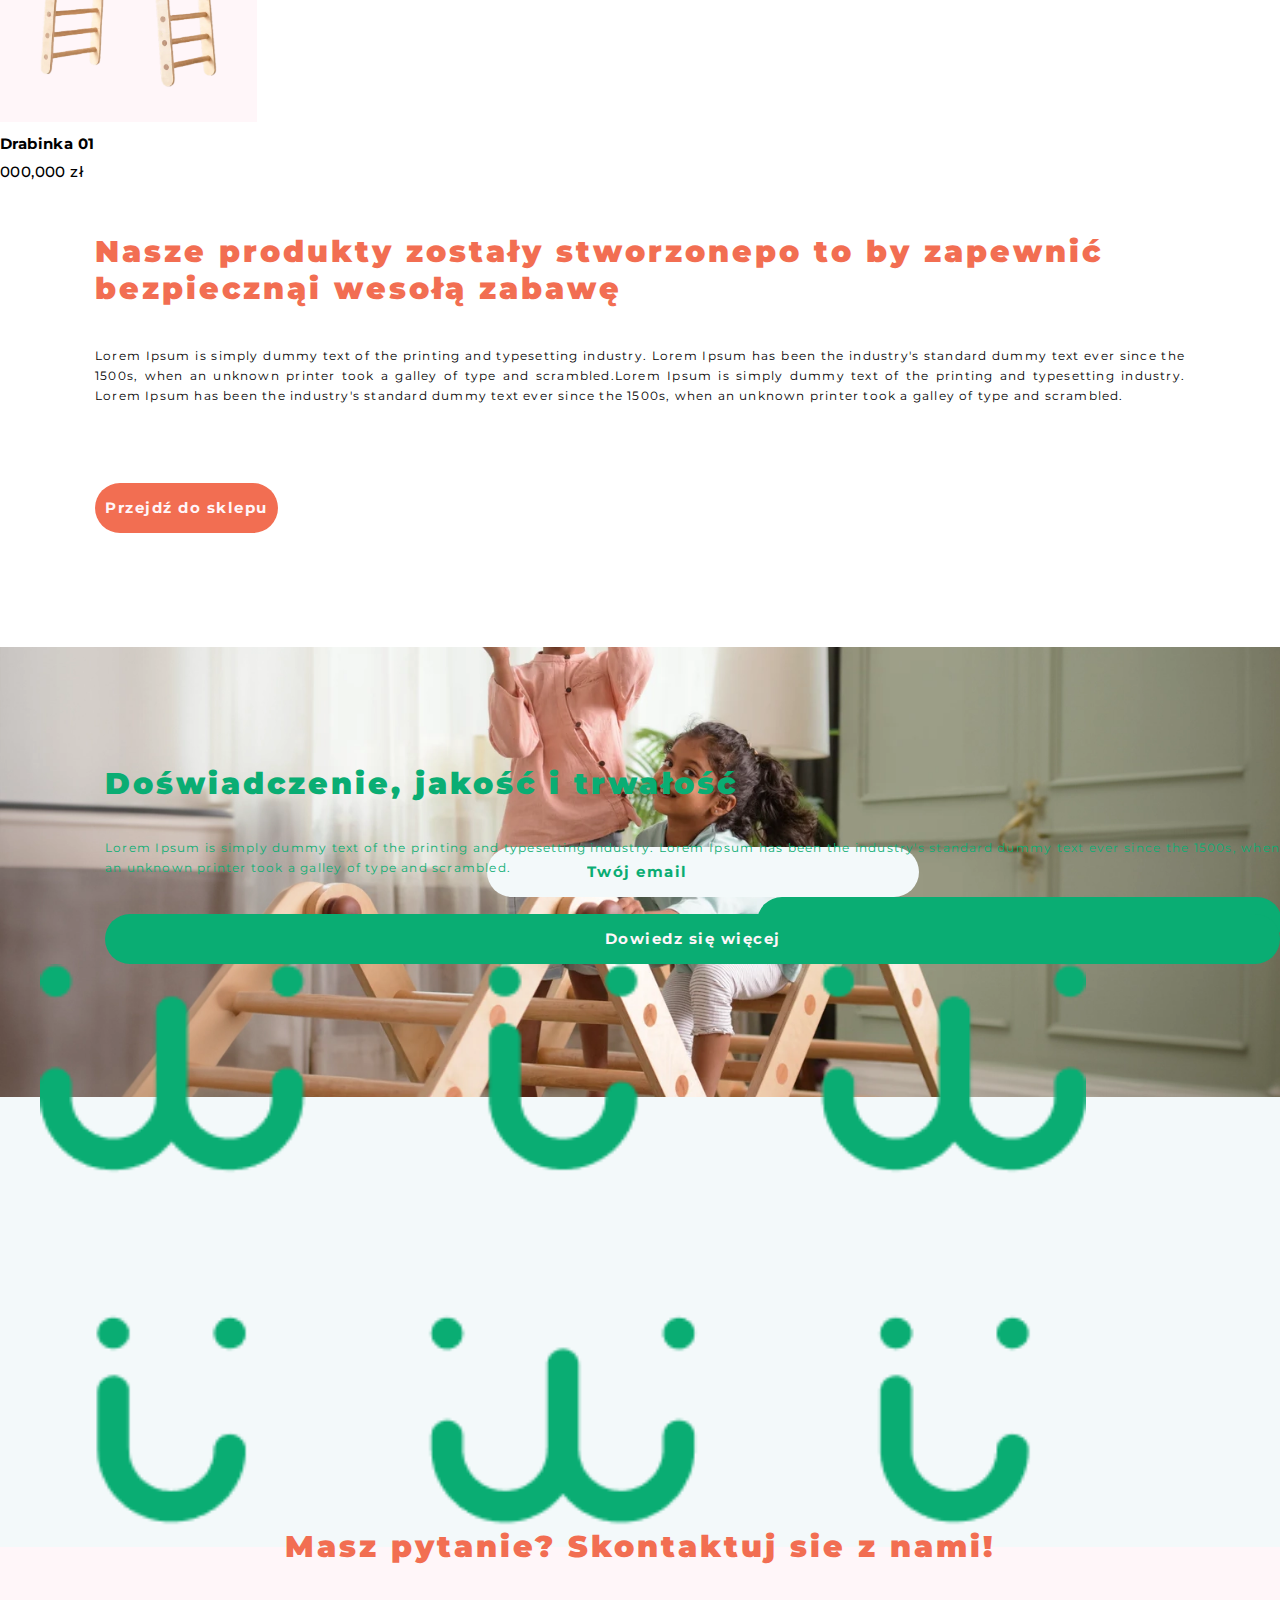
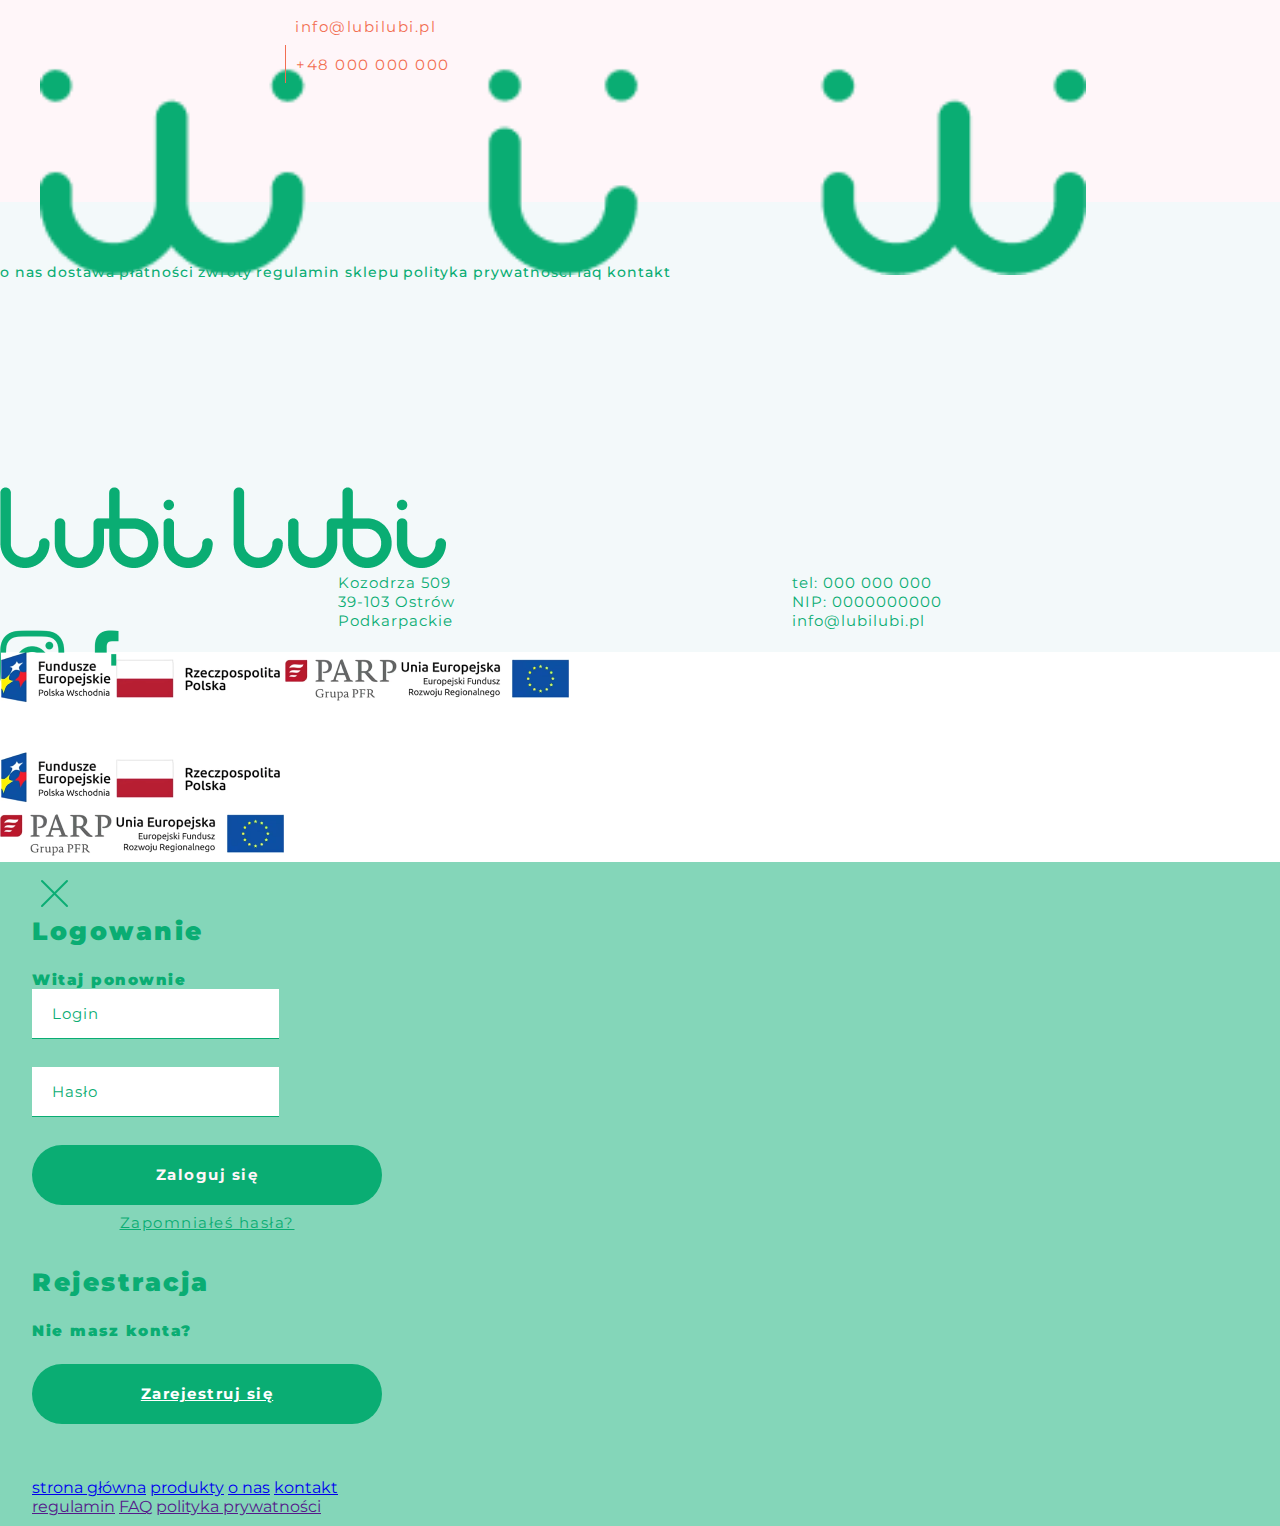
==== commit 9c264fb2: "final" ====
--- a/index.html
+++ b/index.html
@@ -14,7 +14,7 @@
    
     <section data-hero-section class="hero-section">
       <div class="position-absolute shadow d-none"></div>
-      <div class="container">
+      <div class="container hero-section-container">
         <div class="col-12">
           <nav class="d-flex justify-content-between align-items-start nav-visible">
             <div class="logo">
@@ -136,7 +136,7 @@
 
     </div>
 
-   <section class="homepage-product">
+   <section class="homepage-product homepage-product-mobile d-block d-md-block d-lg-none d-xl-none d-xxl-none">
       <div class="container">
         <div class="col-12">
             <div class="row">
@@ -336,6 +336,116 @@
 
     </section> 
 
+    <section class="section-wrapper-desktop d-none d-lg-block d-xl-block d-xxl-block" style="margin-top: 64px;">
+          <div class="container">
+            <div style="--bs-gutter-x: 30px;" class="row">
+              <div class="col-6">
+                <div class="position-relative">
+                   <img data-big-img-product-desktop style="object-fit: cover;" class="w-100 " src="./img/product-children.png" alt="">
+                   <div class="card-footer-product">
+                    <p class="product-title">Drabinka 01</p>
+                    <p class="product-price">000,000 zł</p>
+
+
+                    <svg class="position-absolute single-faces-homepage d-none d-md-none d-lg-block d-xl-block d-xxl-block" xmlns="http://www.w3.org/2000/svg" width="161" height="125" viewBox="0 0 161 125" fill="none">
+                      <path d="M45.237 124.428C20.56 124.428 0.5 104.394 0.5 79.7493V72.0379C0.5 66.7909 4.77208 62.5244 9.99936 62.5244C15.2266 62.5244 19.5252 66.7909 19.5252 72.0379V79.7493C19.5252 93.9003 31.0677 105.428 45.237 105.428C59.4064 105.428 70.9489 93.9003 70.9489 79.7493C70.9489 74.5024 75.2209 70.2359 80.4747 70.2359C85.7285 70.2359 89.974 74.5024 89.974 79.7493C89.974 104.394 69.914 124.428 45.237 124.428Z" fill="#F26E52"/>
+                      <path d="M9.99936 19.2234C4.74555 19.2234 0.5 14.9834 0.5 9.73644C0.5 4.48946 4.74555 0.249512 9.99936 0.249512C15.2532 0.249512 19.4986 4.48946 19.4986 9.73644C19.4986 14.9834 15.2532 19.2234 9.99936 19.2234Z" fill="#F26E52"/>
+                      <path d="M151.001 19.2234C145.747 19.2234 141.502 14.9834 141.502 9.73644C141.502 4.48946 145.747 0.249512 151.001 0.249512C156.255 0.249512 160.501 4.48946 160.501 9.73644C160.501 14.9834 156.255 19.2234 151.001 19.2234Z" fill="#F26E52"/>
+                      <path d="M160.499 72.0085V79.7465C160.499 104.391 140.413 124.425 115.762 124.425C91.1119 124.425 71.0254 104.391 71.0254 79.7465V28.7076C71.0254 23.4607 75.2974 19.2207 80.5247 19.2207C85.7519 19.2207 90.0505 23.4872 90.0505 28.7076V79.7465C90.0505 93.8974 101.567 105.425 115.736 105.425C129.905 105.425 141.448 93.8974 141.448 79.7465V72.0085C141.448 66.7615 145.72 62.5215 150.974 62.5215C156.227 62.5215 160.473 66.788 160.473 72.0085" fill="#F26E52"/>
+                      </svg>
+                  </div>
+                </div>
+              </div>
+              <div class="col-6">
+                <div style="--bs-gutter-x: 30px; --bs-gutter-y:21px;" class="row">
+                  <div class="col-6">
+                    
+                    <img data-img-desktop-product-1 style="background-color: #FFF6F9;" class="w-100 img-small-desktop" src="./img/prod2.png" alt="">
+
+                    <div class="card-footer-product">
+                      <p class="product-title">Drabinka 01</p>
+                      <p class="product-price">000,000 zł</p>
+                    </div>
+                  </div>
+                  <div class="col-6">
+                    <img data-img-desktop-product-2 style="background-color: #FFF6F9;" class="w-100 img-small-desktop" src="./img/prod2.png" alt="">
+                    <div class="card-footer-product">
+                      <p class="product-title">Drabinka 01</p>
+                      <p class="product-price">000,000 zł</p>
+                    </div>
+                  </div>
+                  <div class="col-6">
+                    <img data-img-desktop-product-3 style="background-color:#FFF6F9 ;" class="w-100 img-small-desktop" src="./img/prod2.png" alt="">
+                    <div class="card-footer-product">
+                      <p class="product-title">Drabinka 01</p>
+                      <p class="product-price">000,000 zł</p>
+                    </div>
+                  </div>
+                  <div class="col-6">
+                    <img data-img-desktop-product-4 style="background-color: #FFF6F9;" class="w-100 img-small-desktop" src="./img/prod2.png" alt="">
+                    <div class="card-footer-product">
+                      <p class="product-title">Drabinka 01</p>
+                      <p class="product-price">000,000 zł</p>
+                    </div>
+                  </div>
+                </div>
+              </div>
+            </div>
+          </div>
+    </section>
+
+    <section class="section-wrapper-desktop  d-none d-lg-block d-xl-block d-xxl-block" style="margin-top: 64px;">
+      <div class="container">
+        <div style="--bs-gutter-x: 30px;" class="row">
+        
+          <div class="col-6">
+            <div style="--bs-gutter-x: 30px; --bs-gutter-y:21px;" class="row">
+              <div class="col-6">
+                <img data-img-desktop-product-5 style="background-color: #FFF6F9;" class="w-100 img-small-desktop" src="./img/prod2.png" alt="">
+                <div class="card-footer-product">
+                  <p class="product-title">Drabinka 01</p>
+                  <p class="product-price">000,000 zł</p>
+                </div>
+              </div>
+              <div class="col-6">
+                <img data-img-desktop-product-6 style="background-color: #FFF6F9;" class="w-100 img-small-desktop" src="./img/prod2.png" alt="">
+                <div class="card-footer-product">
+                  <p class="product-title">Drabinka 01</p>
+                  <p class="product-price">000,000 zł</p>
+                </div>
+              </div>
+              <div class="col-6">
+                <img data-img-desktop-product-7 style="background-color:#FFF6F9 ;" class="w-100 img-small-desktop" src="./img/prod2.png" alt="">
+                <div class="card-footer-product">
+                  <p class="product-title">Drabinka 01</p>
+                  <p class="product-price">000,000 zł</p>
+                </div>
+              </div>
+              <div class="col-6">
+                <img data-img-desktop-product-8 style="background-color: #FFF6F9;" class="w-100 img-small-desktop" src="./img/prod2.png" alt="">
+                <div class="card-footer-product">
+                  <p class="product-title">Drabinka 01</p>
+                  <p class="product-price">000,000 zł</p>
+                </div>
+              </div>
+            </div>
+          </div>
+          <div class="col-6">
+            <div class="our-products-wrapper">
+              <p class="our-prod-text">Nasze produkty zostały stworzonepo to by zapewnić bezpiecznąi wesołą zabawę </p>
+              <p class="our-prod-small">Lorem Ipsum is simply dummy text of the printing and typesetting industry. Lorem Ipsum has been the industry's standard dummy text ever since the 1500s, when an unknown printer took a galley of type and scrambled.Lorem Ipsum is simply dummy text of the printing and typesetting industry. Lorem Ipsum has been the industry's standard dummy text ever since the 1500s, when an unknown printer took a galley of type and scrambled.</p>
+              <div class="d-flex justify-content-center align-items-center w-100 btn-wrapper">
+                <button class="btn-custom">Przejdź do sklepu</button>
+              </div>
+            </div>  
+          </div>
+        </div>
+      </div>
+</section>
+
+
+    
+
      <section class="newsletter-section position-relative">
       <div class="newsletter-shadow position-absolute"></div>
       <div class="container">
--- a/style.css
+++ b/style.css
@@ -6,6 +6,143 @@
   font-family: "Montserrat", sans-serif;
 }
 
+.hero-section.product-detail-hero {
+  min-height: unset;
+}
+
+.similar-product-desktop .similar-product-img-wrapper {
+  background: #FFF6F9;
+}
+
+.products-wrapper-section-desktop .img-small-desktop {
+  height: 416px;
+  -o-object-fit: cover;
+     object-fit: cover;
+}
+.products-wrapper-section-desktop .badge-new {
+  width: 90px;
+  height: 20px;
+  background-color: #f26e52;
+  top: 0;
+  right: 0;
+  border-radius: 10px 0px 0px 10px;
+  display: flex;
+  justify-content: center;
+  align-items: center;
+}
+.products-wrapper-section-desktop .badge-new .new-text {
+  color: #fff;
+  font-size: 12px;
+  font-style: normal;
+  font-weight: 500;
+  line-height: 20.608px; /* 171.735% */
+  letter-spacing: 0.412px;
+}
+.products-wrapper-section-desktop .card-footer-product .product-title {
+  color: #000;
+  font-family: Montserrat;
+  font-size: 15px;
+  font-style: normal;
+  font-weight: 700;
+  line-height: 20.608px; /* 137.388% */
+  letter-spacing: 0.412px;
+  margin-bottom: 8px;
+  margin-top: 8px;
+}
+.products-wrapper-section-desktop .card-footer-product .product-price {
+  color: #000;
+  text-align: left;
+  font-family: Montserrat;
+  font-size: 15px;
+  font-style: normal;
+  font-weight: 500;
+  line-height: 20.608px; /* 137.388% */
+  letter-spacing: 0.412px;
+}
+
+.section-wrapper-desktop [data-big-img-product-desktop] {
+  height: 696px;
+  background-color: #fff6f9;
+}
+.section-wrapper-desktop .img-small-desktop {
+  height: 301.5px;
+  -o-object-fit: cover;
+     object-fit: cover;
+}
+.section-wrapper-desktop .card-footer-product .product-title {
+  color: #000;
+  font-family: Montserrat;
+  font-size: 15px;
+  font-style: normal;
+  font-weight: 700;
+  line-height: 20.608px; /* 137.388% */
+  letter-spacing: 0.412px;
+  margin-bottom: 8px;
+  margin-top: 8px;
+}
+.section-wrapper-desktop .card-footer-product .product-price {
+  color: #000;
+  text-align: left;
+  font-family: Montserrat;
+  font-size: 15px;
+  font-style: normal;
+  font-weight: 500;
+  line-height: 20.608px; /* 137.388% */
+  letter-spacing: 0.412px;
+}
+.section-wrapper-desktop .our-products-wrapper {
+  padding: 50px 95px;
+  display: flex;
+  flex-direction: column;
+  align-items: flex-start;
+}
+.section-wrapper-desktop .our-products-wrapper .our-prod-text {
+  color: #f26e52;
+  text-align: left;
+  font-family: Montserrat;
+  font-size: 30px;
+  font-style: normal;
+  font-weight: 900;
+  line-height: normal;
+  letter-spacing: 3px;
+  margin-bottom: 39px;
+}
+.section-wrapper-desktop .our-products-wrapper .our-prod-small {
+  color: #000;
+  text-align: justify;
+  font-family: Montserrat;
+  font-size: 12px;
+  font-style: normal;
+  font-weight: 400;
+  line-height: 20px; /* 166.667% */
+  letter-spacing: 1.2px;
+}
+.section-wrapper-desktop .our-products-wrapper .btn-wrapper {
+  margin-top: 77px;
+}
+.section-wrapper-desktop .our-products-wrapper .btn-wrapper .btn-custom {
+  width: 100%;
+  border-radius: 46px;
+  background: #f26e52;
+  height: 50px;
+  border: none;
+  padding: 15px 10px;
+  color: #fff6f9;
+  font-family: Montserrat;
+  font-size: 15px;
+  font-style: normal;
+  font-weight: 700;
+  line-height: 20px; /* 133.333% */
+  letter-spacing: 1.5px;
+  text-align: center;
+  transition: 0.4s;
+}
+.section-wrapper-desktop .our-products-wrapper .btn-wrapper .btn-custom:hover {
+  color: #f26e52;
+  border: 1px solid #f26e52;
+  background-color: #fff;
+}
+
 .footer-product-detail {
   background-color: #fff6f9 !important;
 }
@@ -30,7 +167,7 @@
 }
 
 .bg-prod {
-  background-color: #FFF6F9;
+  background-color: #fff6f9;
 }
 
 .splide__slide .img-prod {
@@ -169,6 +306,7 @@
 .hero-section.hero-section-product {
   background-image: none;
   background-color: #f3f9fa;
+  min-height: 780px;
   height: 80vh;
 }
 
@@ -252,7 +390,7 @@
 .hero-section.cart-section .cart-prod-desc {
   height: 100%;
   display: flex;
-  align-items: end;
+  align-items: center;
 }
 .hero-section.cart-section .cart-prod-desc .prod-title {
   color: #000;
@@ -486,6 +624,7 @@
 .hero-section.hero-section-contact {
   background-image: none;
   background-color: #0aad73;
+  min-height: 780px;
   height: 80vh;
 }
 .hero-section.hero-section-contact .faces-left {
@@ -596,6 +735,7 @@
 .hero-section {
   padding: 50px 0px;
   background-position: top;
+  min-height: 960px;
   height: 100vh;
   background-image: url(./img/hero.png);
   background-size: cover;
@@ -792,6 +932,12 @@
   height: 636px;
   padding-right: 30px !important;
 }
+.homepage-product .card-product-big .img-wrapper .splide {
+  height: 578.29px;
+}
+.homepage-product .card-product-big .img-wrapper .splide .splide__slide {
+  height: 578.29px;
+}
 .homepage-product .card-product-big .img-wrapper .product-img {
   width: 100%;
   height: 578.29px;
@@ -1094,18 +1240,25 @@
   position: relative;
 }
 .products-wrapper-section .single-product-wrapper .img-prod-wrapper {
-  background-image: url(./img/prod2.png);
-  background-size: cover;
-  background-color: #fff6f9;
   height: 400px;
-  background-position: top;
-}
-.products-wrapper-section .single-product-wrapper .img-prod-wrapper:hover {
-  background-image: url(./img/product-childern-hover.png);
-  background-size: cover;
-  background-position: center;
+}
+.products-wrapper-section .single-product-wrapper .img-prod-wrapper .splide {
   height: 400px;
-  z-index: 100;
+}
+.products-wrapper-section .single-product-wrapper .img-prod-wrapper .splide .splide__slide {
+  height: 400px;
+}
+.products-wrapper-section .single-product-wrapper .img-prod-wrapper .splide .splide__slide img {
+  -o-object-fit: cover;
+     object-fit: cover;
+  width: 100%;
+  height: 400px;
+}
+.products-wrapper-section .single-product-wrapper .img-prod-wrapper .splide .splide__slide .product-img.contain {
+  -o-object-fit: contain !important;
+     object-fit: contain !important;
+  width: 100%;
+  height: 400px;
 }
 .products-wrapper-section .single-product-wrapper .card-footer-product .product-title {
   color: #000;
@@ -1254,9 +1407,11 @@
 }
 
 .about-us-section {
+  background-color: #fff6f9;
   height: 700px;
 }
 .about-us-section .img-wrapper-about {
+  margin-top: 64px;
   background: url(./img/about-us-girl.png), lightgray 50%/cover no-repeat;
   height: 700px;
   background-repeat: no-repeat;
@@ -1298,9 +1453,11 @@
 }
 
 .about-us-section-two {
-  height: 700px;
+  background-color: #f3f9fa;
+  height: auto;
 }
 .about-us-section-two .img-wrapper-about {
+  padding-bottom: 64px;
   background: url(./img/about-us-desk.png), lightgray 50%;
   height: 700px;
   background-repeat: no-repeat;
@@ -1812,13 +1969,22 @@
 .similar-product .card-product-small {
   height: auto !important;
 }
-.similar-product .small-prod-wrapper:hover {
-  background-image: url(./img/Rectangle\ 11.png);
-  z-index: 100;
-  background-size: cover;
-}
-.similar-product .small-prod-wrapper:hover img {
-  display: none;
+.similar-product .card-product-small .splide {
+  height: 255px;
+}
+.similar-product .card-product-small .splide .splide__slide {
+  height: 255px;
+}
+.similar-product .card-product-small .splide .splide__slide img {
+  height: 255px;
+  -o-object-fit: cover;
+     object-fit: cover;
+  width: 100%;
+}
+.similar-product .card-product-small .splide .splide__slide .product-img.contain {
+  width: 100%;
+  -o-object-fit: contain;
+     object-fit: contain;
 }
 .similar-product .similar-wrapper {
   border-bottom: 1px solid #f26e52;
@@ -2016,6 +2182,18 @@
   }
 }
 @media (max-width: 991.98px) {
+  .hero-section-container {
+    padding: 0;
+  }
+  .hero-section-container .hero-section-wrapper .hero-text-h1 {
+    text-align: left !important;
+  }
+  .hero-section {
+    min-height: unset;
+  }
+  .splide__pagination {
+    display: none !important;
+  }
   .footer-section {
     height: auto;
   }
@@ -2109,6 +2287,31 @@
     font-weight: 900;
     line-height: 45px; /* 150% */
     letter-spacing: 3px;
+  }
+  .products-wrapper-section .single-product-wrapper {
+    height: 450px;
+    position: relative;
+  }
+  .products-wrapper-section .single-product-wrapper .img-prod-wrapper {
+    height: 355px;
+  }
+  .products-wrapper-section .single-product-wrapper .img-prod-wrapper .splide {
+    height: 355px;
+  }
+  .products-wrapper-section .single-product-wrapper .img-prod-wrapper .splide .splide__slide {
+    height: 355px;
+  }
+  .products-wrapper-section .single-product-wrapper .img-prod-wrapper .splide .splide__slide img {
+    -o-object-fit: cover;
+       object-fit: cover;
+    width: 100%;
+    height: 355px;
+  }
+  .products-wrapper-section .single-product-wrapper .img-prod-wrapper .splide .splide__slide .product-img.contain {
+    -o-object-fit: contain !important;
+       object-fit: contain !important;
+    width: 100%;
+    height: 355px;
   }
   .about-us-section,
   .about-us-section-two {
@@ -2332,7 +2535,7 @@
     letter-spacing: 1.2px;
   }
   .homepage-product {
-    padding: 0 32px;
+    padding: 0 20px;
   }
   .homepage-product .col-wrapper-prod {
     width: 100%;
@@ -2423,9 +2626,12 @@
     padding: 6px 6px;
     width: 50%;
   }
+  .homepage-product .product-wrapper-two .our-products-wrapper .our-prod-text {
+    text-align: left;
+  }
   .expirience-section {
     padding-left: 0px;
-    padding: 0 32px;
+    padding: 0 20px;
     height: auto;
   }
   .expirience-section .exp-wrapper-image {
@@ -2765,6 +2971,40 @@
   .product-deital-carousel .carousel-indicators button.active {
     background-color: #0aad73;
   }
+  .similar-product .card-product-small .splide {
+    height: 380px;
+  }
+  .similar-product .card-product-small .splide .splide__slide {
+    height: 380px;
+  }
+  .similar-product .card-product-small .splide .splide__slide img {
+    height: 380px !important;
+    -o-object-fit: cover !important;
+       object-fit: cover !important;
+  }
+  .similar-product .small-prod-wrapper {
+    z-index: auto !important;
+  }
+  .similar-product .card-product-small .mobile-wrapper-footer-product .card-footer-product {
+    margin-top: 0;
+  }
+  .homepage-product .card-product-big .img-wrapper .splide {
+    height: 380px;
+  }
+  .homepage-product .card-product-big .img-wrapper .splide .splide__arrow {
+    display: block;
+    top: 115%;
+    left: 55%;
+    width: 70px;
+    height: 70px;
+    background: #fae6ec;
+  }
+  .homepage-product .card-product-big .img-wrapper .splide .splide__arrow--next {
+    left: 80%;
+  }
+  .homepage-product .card-product-big .img-wrapper .splide .splide__slide {
+    height: 380px;
+  }
   .hero-section.hero-section-register .logo-wrapper .data-register .circle-icon-active {
     top: -10px;
     width: 50px;
@@ -2793,11 +3033,20 @@
        object-fit: contain;
   }
   .bg-prod {
-    background-color: #FFF6F9;
+    background-color: #fff6f9;
   }
   .splide__slide .img-prod {
     -o-object-fit: contain;
        object-fit: contain;
+  }
+  .card-product-big .splide__arrow {
+    top: 106%;
+  }
+  .card-product-big .splide__arrow--next {
+    left: 89.6%;
+  }
+  .card-product-big .splide__arrow--prev {
+    left: 78%;
   }
   .splide__arrow {
     display: block;
@@ -2805,11 +3054,11 @@
     left: 55%;
     width: 70px;
     height: 70px;
-    background: #FAE6EC;
+    background: #fae6ec;
   }
   .splide__arrow svg {
-    fill: #F26E52;
-    stroke: #F26E52;
+    fill: #f26e52;
+    stroke: #f26e52;
     width: auto;
     width: 40px;
     height: 40px;
@@ -2822,9 +3071,46 @@
   }
 }
 @media (min-width: 768px) and (max-width: 991.98px) {
+  .homepage-product .card-product-big .img-wrapper .splide {
+    height: 578px;
+  }
+  .homepage-product .card-product-big .img-wrapper .splide .splide__arrow {
+    display: block;
+    top: 109%;
+    left: 78%;
+    width: 70px;
+    height: 70px;
+    background: #fae6ec;
+  }
+  .homepage-product .card-product-big .img-wrapper .splide .splide__arrow--next {
+    left: 90%;
+  }
+  .homepage-product .card-product-big .img-wrapper .splide .splide__slide {
+    height: 578px;
+  }
+  .similar-product .card-product-small .splide {
+    height: 380px;
+  }
+  .similar-product .card-product-small .splide .splide__slide {
+    height: 380px;
+  }
+  .similar-product .card-product-small .splide .splide__slide img {
+    height: 380px !important;
+    -o-object-fit: cover !important;
+       object-fit: cover !important;
+  }
+  .similar-product .small-prod-wrapper {
+    z-index: auto;
+  }
+  .similar-product .card-product-small .mobile-wrapper-footer-product .card-footer-product {
+    margin-top: 0;
+  }
   .homepage-product .card-product-big {
     height: auto;
     padding-right: 0px !important;
+  }
+  .homepage-product .card-product-big .img-wrapper .splide__arrow {
+    top: 109%;
   }
   .homepage-product .card-product-big .img-wrapper img {
     height: 100% !important;
@@ -3109,17 +3395,11 @@
   .hero-section {
     height: 100%;
   }
-  .hero-section.hero-section-product {
-    height: 100%;
-  }
   .hero-section.hero-section-about {
     height: 100vh;
   }
   .hero-section.hero-section-about .about-hero-main {
     margin-top: 160px;
-  }
-  .hero-section.hero-section-contact {
-    height: 100vh;
   }
   .hero-section.hero-section-register {
     height: 100%;
@@ -3148,17 +3428,11 @@
   .hero-section {
     height: 100%;
   }
-  .hero-section.hero-section-product {
-    height: 100%;
-  }
   .hero-section.hero-section-about {
     height: 100vh;
   }
   .hero-section.hero-section-about .about-hero-main {
     margin-top: 160px;
-  }
-  .hero-section.hero-section-contact {
-    height: 100vh;
   }
   .hero-section.hero-section-register {
     height: 100%;
@@ -3190,9 +3464,6 @@
 }
 
 @media (max-width: 1600px) {
-  .single-faces-homepage {
-    display: none !important;
-  }
   .single-faces-about-left {
     display: none !important;
   }
@@ -3210,4 +3481,68 @@
   .about-us-section .wrapper-padding .img-wrapper-about-text {
     padding-right: 220px;
   }
+}
+@media (min-width: 1200px) and (max-width: 1399px) {
+  .section-wrapper-desktop [data-big-img-product-desktop] {
+    height: 606px;
+  }
+  .section-wrapper-desktop .img-small-desktop {
+    height: 256.5px;
+    -o-object-fit: cover;
+       object-fit: cover;
+  }
+  .single-faces-homepage {
+    top: 10%;
+    left: -14%;
+  }
+  .products-wrapper-section-desktop .img-small-desktop {
+    height: 356px;
+  }
+}
+@media (min-width: 992px) and (max-width: 1199px) {
+  .section-wrapper-desktop [data-big-img-product-desktop] {
+    height: 516px;
+  }
+  .section-wrapper-desktop .img-small-desktop {
+    height: 211.5px;
+    -o-object-fit: cover;
+       object-fit: cover;
+  }
+  .our-products-wrapper {
+    padding: 0px 20px !important;
+  }
+  .single-faces-homepage {
+    top: 10%;
+    left: -17%;
+  }
+  .products-wrapper-section-desktop .img-small-desktop {
+    height: 295.98px;
+  }
+}
+@keyframes downSection {
+  from {
+    margin-top: 40px;
+  }
+  to {
+    margin-top: 150px;
+  }
+}
+.downSection {
+  animation-name: downSection;
+  animation-duration: 0.4s;
+  animation-fill-mode: forwards;
+}
+
+@keyframes upSection {
+  from {
+    margin-top: 150px;
+  }
+  to {
+    margin-top: 40px;
+  }
+}
+.upSection {
+  animation-name: upSection;
+  animation-duration: 0.4s;
+  animation-fill-mode: forwards;
 }/*# sourceMappingURL=style.css.map */